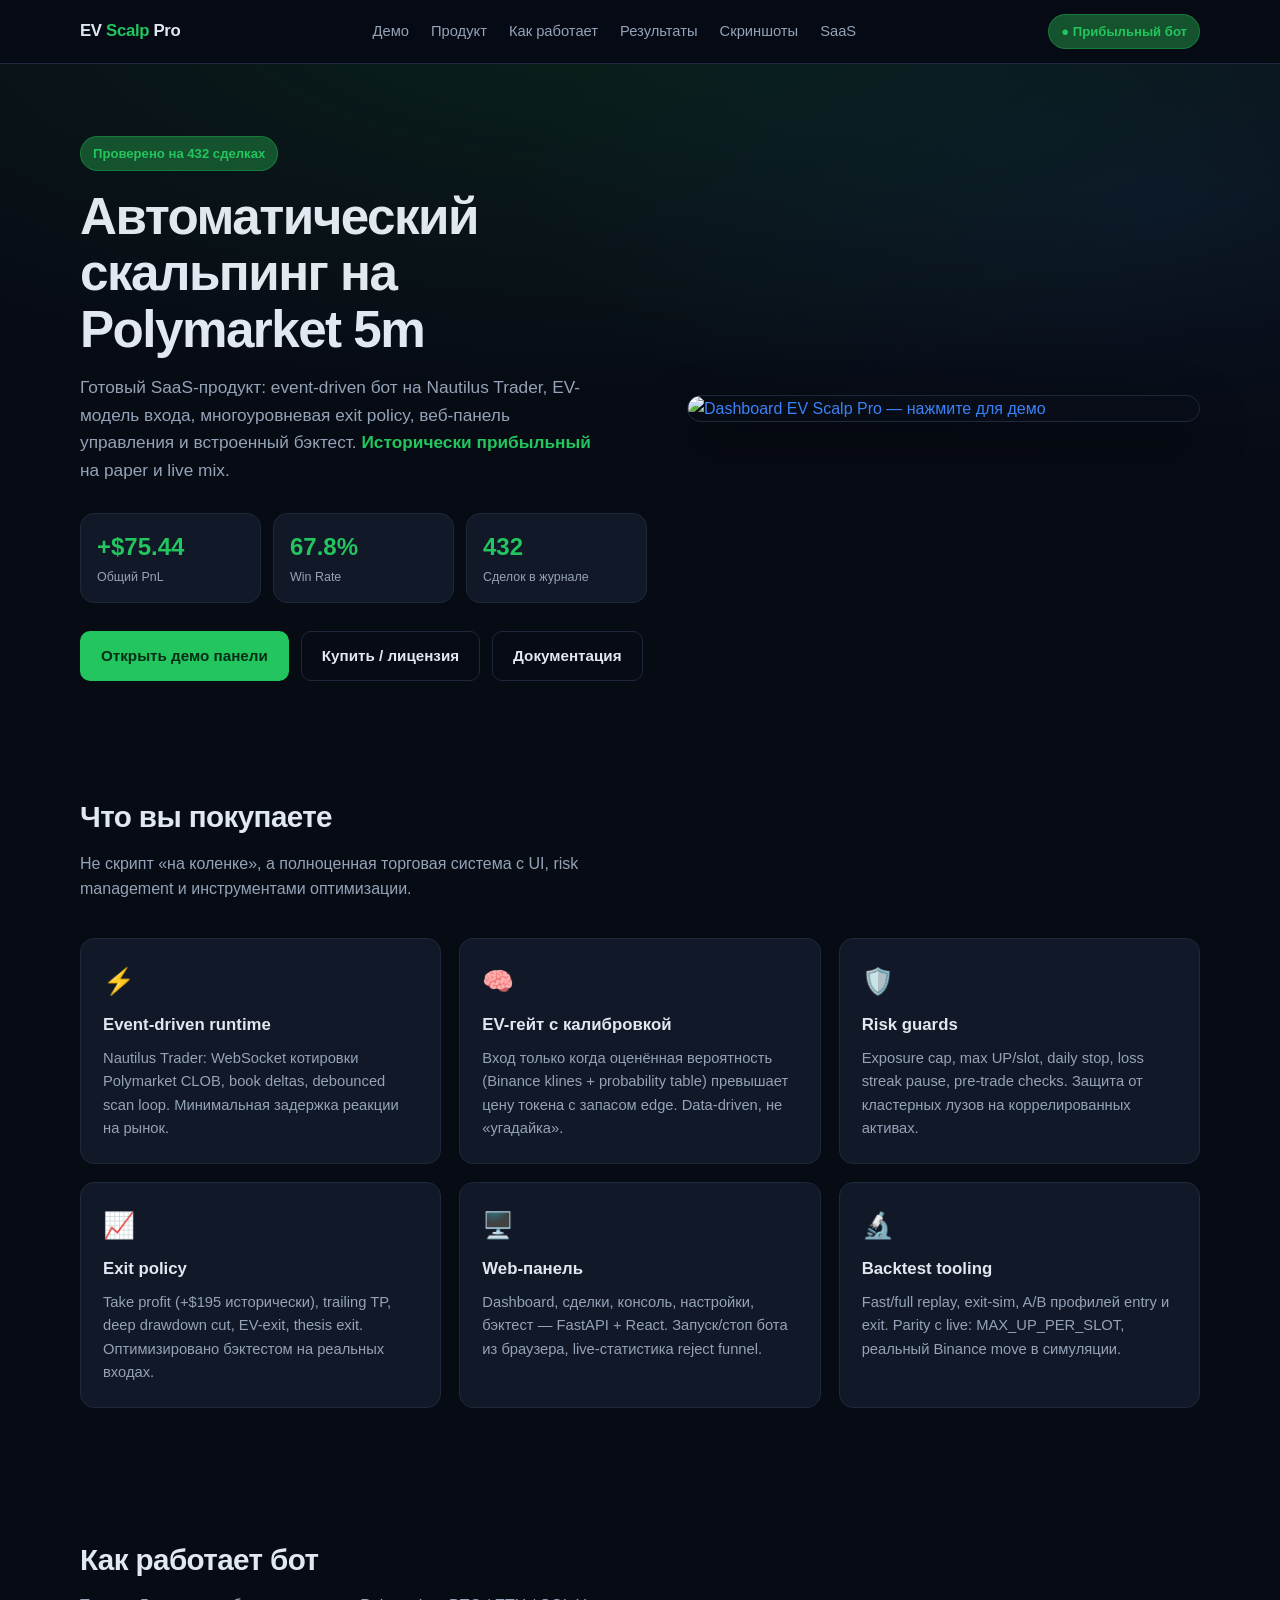
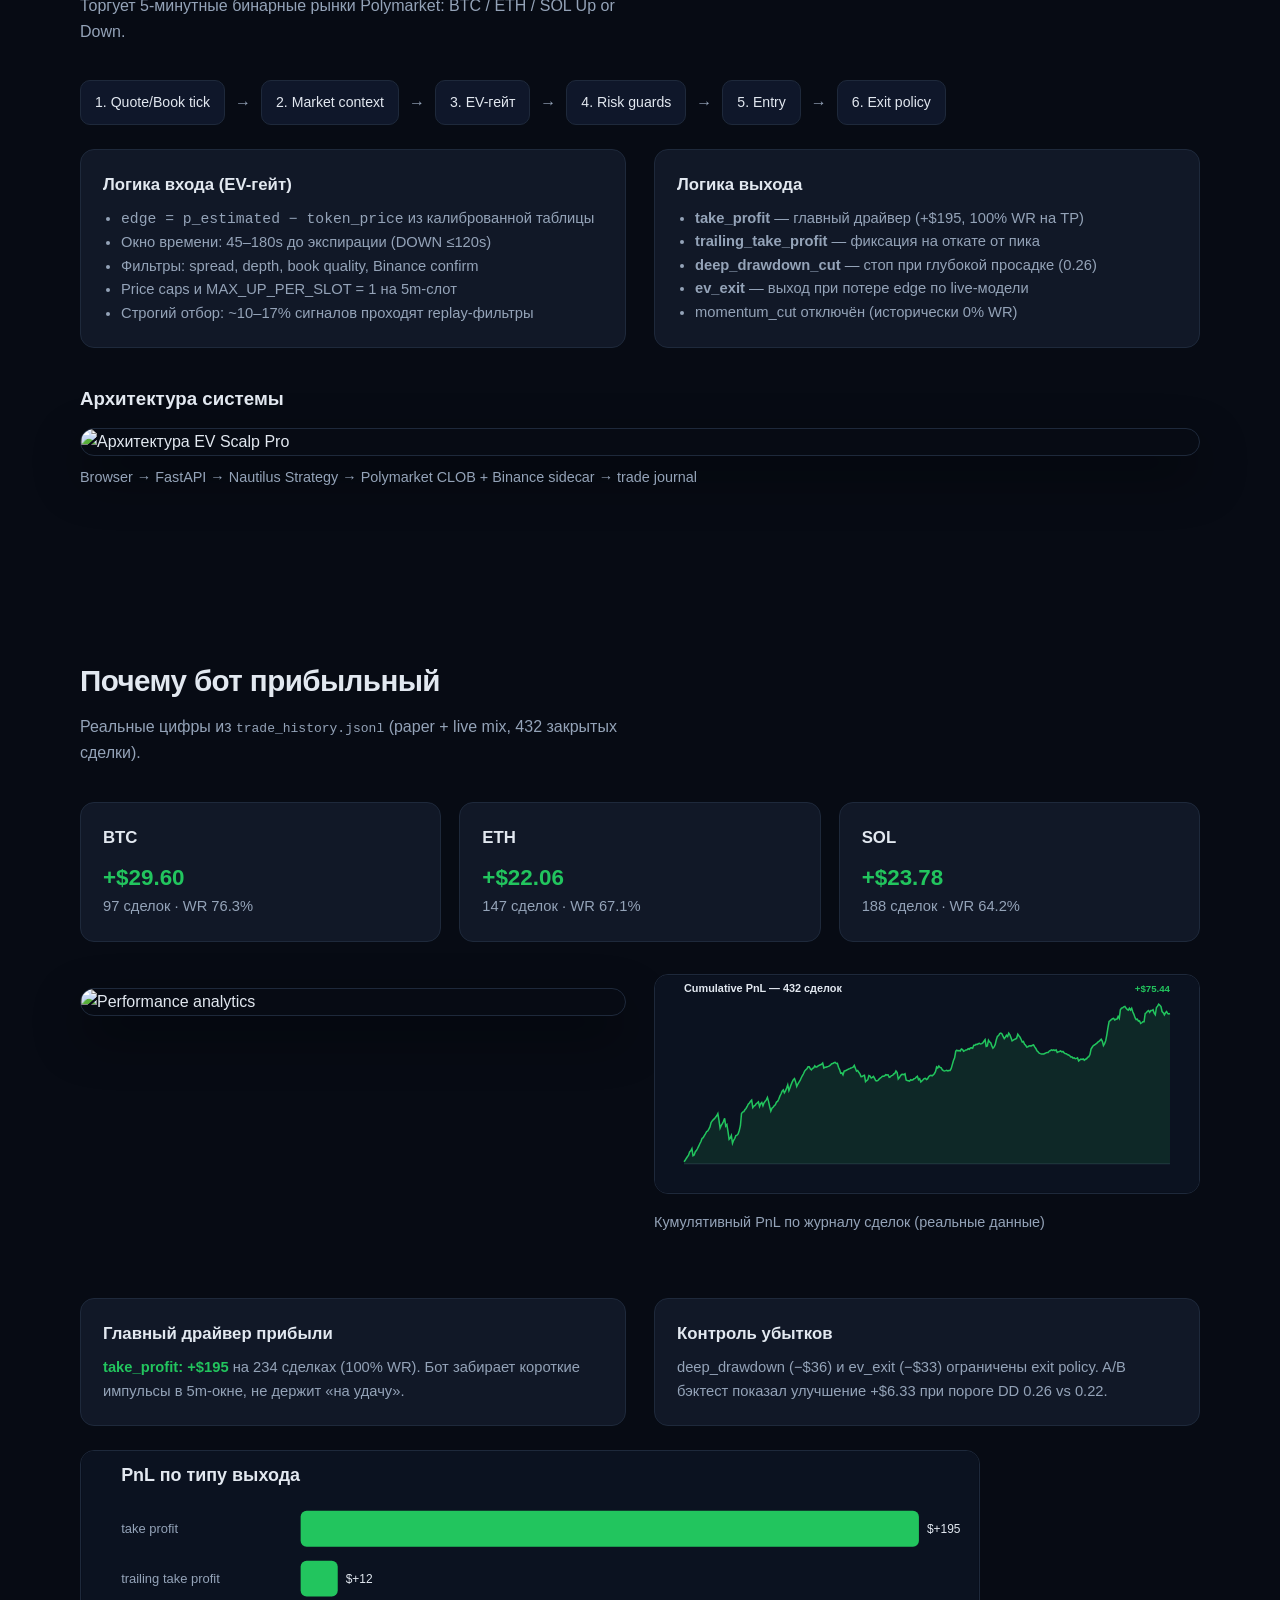
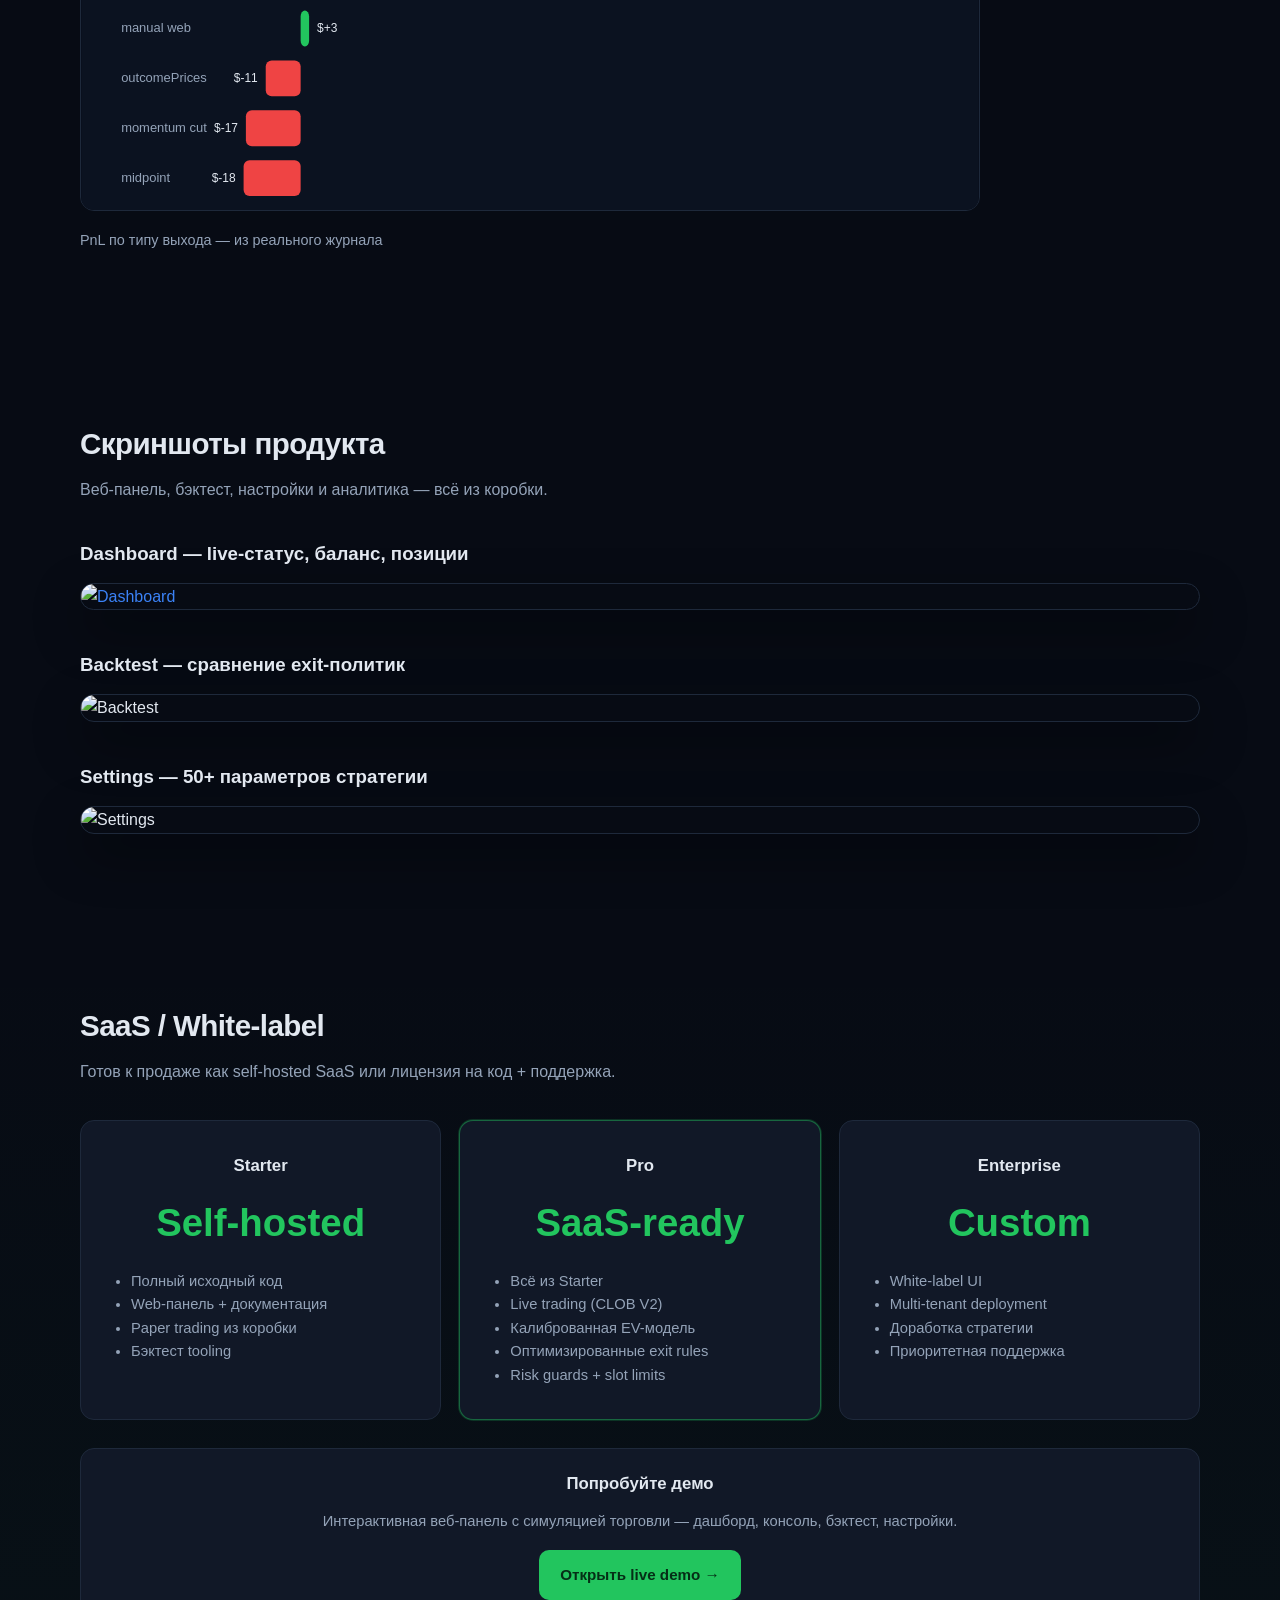
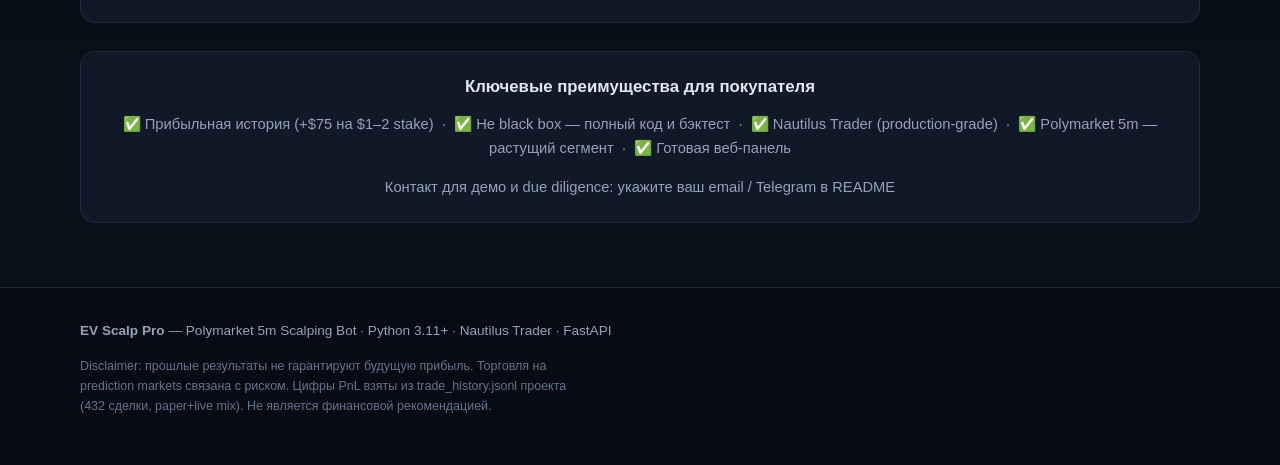
==== index.html @ 8fcf0a29 "Add SaaS landing page and interactive bot demo for GitHub Pages. Includes sales deck, live demo pane" ====
<!DOCTYPE html>
<html lang="ru">
<head>
  <meta charset="UTF-8" />
  <meta name="viewport" content="width=device-width, initial-scale=1.0" />
  <title>EV Scalp Pro — Polymarket 5m Trading Bot (SaaS)</title>
  <meta name="description" content="Прибыльный автоматический скальпинг-бот для Polymarket 5m рынков BTC/ETH/SOL. +$75 PnL, 67.8% win rate, веб-панель, бэктест, risk guards." />
  <link rel="stylesheet" href="assets/css/style.css" />
</head>
<body>
  <nav>
    <div class="container nav-inner">
      <div class="logo">EV <span>Scalp</span> Pro</div>
      <div class="nav-links">
        <a href="demo/">Демо</a>
        <a href="#product">Продукт</a>
        <a href="#how">Как работает</a>
        <a href="#performance">Результаты</a>
        <a href="#screenshots">Скриншоты</a>
        <a href="#saas">SaaS</a>
      </div>
      <span class="badge-profit">● Прибыльный бот</span>
    </div>
  </nav>

  <header class="hero">
    <div class="container hero-grid">
      <div>
        <span class="badge-profit">Проверено на 432 сделках</span>
        <h1>Автоматический скальпинг на Polymarket 5m</h1>
        <p class="lead">
          Готовый SaaS-продукт: event-driven бот на Nautilus Trader, EV-модель входа,
          многоуровневая exit policy, веб-панель управления и встроенный бэктест.
          <strong style="color:#22c55e">Исторически прибыльный</strong> на paper и live mix.
        </p>
        <div class="hero-stats">
          <div class="stat"><div class="val">+$75.44</div><div class="lbl">Общий PnL</div></div>
          <div class="stat"><div class="val">67.8%</div><div class="lbl">Win Rate</div></div>
          <div class="stat"><div class="val">432</div><div class="lbl">Сделок в журнале</div></div>
        </div>
        <div class="cta-row">
          <a class="btn btn-primary" href="demo/">Открыть демо панели</a>
          <a class="btn btn-secondary" href="#saas">Купить / лицензия</a>
          <a class="btn btn-secondary" href="docs/HOW_IT_WORKS.md">Документация</a>
        </div>
      </div>
      <div>
        <a href="demo/"><img class="hero-shot" src="assets/screenshots/01-hero-dashboard.svg" alt="Dashboard EV Scalp Pro — нажмите для демо" /></a>
      </div>
    </div>
  </header>

  <section id="product">
    <div class="container">
      <h2 class="section-title">Что вы покупаете</h2>
      <p class="section-sub">Не скрипт «на коленке», а полноценная торговая система с UI, risk management и инструментами оптимизации.</p>
      <div class="grid-3">
        <div class="card">
          <div class="icon">⚡</div>
          <h3>Event-driven runtime</h3>
          <p>Nautilus Trader: WebSocket котировки Polymarket CLOB, book deltas, debounced scan loop. Минимальная задержка реакции на рынок.</p>
        </div>
        <div class="card">
          <div class="icon">🧠</div>
          <h3>EV-гейт с калибровкой</h3>
          <p>Вход только когда оценённая вероятность (Binance klines + probability table) превышает цену токена с запасом edge. Data-driven, не «угадайка».</p>
        </div>
        <div class="card">
          <div class="icon">🛡️</div>
          <h3>Risk guards</h3>
          <p>Exposure cap, max UP/slot, daily stop, loss streak pause, pre-trade checks. Защита от кластерных лузов на коррелированных активах.</p>
        </div>
        <div class="card">
          <div class="icon">📈</div>
          <h3>Exit policy</h3>
          <p>Take profit (+$195 исторически), trailing TP, deep drawdown cut, EV-exit, thesis exit. Оптимизировано бэктестом на реальных входах.</p>
        </div>
        <div class="card">
          <div class="icon">🖥️</div>
          <h3>Web-панель</h3>
          <p>Dashboard, сделки, консоль, настройки, бэктест — FastAPI + React. Запуск/стоп бота из браузера, live-статистика reject funnel.</p>
        </div>
        <div class="card">
          <div class="icon">🔬</div>
          <h3>Backtest tooling</h3>
          <p>Fast/full replay, exit-sim, A/B профилей entry и exit. Parity с live: MAX_UP_PER_SLOT, реальный Binance move в симуляции.</p>
        </div>
      </div>
    </div>
  </section>

  <section id="how">
    <div class="container">
      <h2 class="section-title">Как работает бот</h2>
      <p class="section-sub">Торгует 5-минутные бинарные рынки Polymarket: BTC / ETH / SOL Up or Down.</p>

      <div class="flow">
        <span class="flow-step">1. Quote/Book tick</span>
        <span class="flow-arrow">→</span>
        <span class="flow-step">2. Market context</span>
        <span class="flow-arrow">→</span>
        <span class="flow-step">3. EV-гейт</span>
        <span class="flow-arrow">→</span>
        <span class="flow-step">4. Risk guards</span>
        <span class="flow-arrow">→</span>
        <span class="flow-step">5. Entry</span>
        <span class="flow-arrow">→</span>
        <span class="flow-step">6. Exit policy</span>
      </div>

      <div class="grid-2">
        <div class="card">
          <h3>Логика входа (EV-гейт)</h3>
          <ul>
            <li><code>edge = p_estimated − token_price</code> из калиброванной таблицы</li>
            <li>Окно времени: 45–180s до экспирации (DOWN ≤120s)</li>
            <li>Фильтры: spread, depth, book quality, Binance confirm</li>
            <li>Price caps и MAX_UP_PER_SLOT = 1 на 5m-слот</li>
            <li>Строгий отбор: ~10–17% сигналов проходят replay-фильтры</li>
          </ul>
        </div>
        <div class="card">
          <h3>Логика выхода</h3>
          <ul>
            <li><strong>take_profit</strong> — главный драйвер (+$195, 100% WR на TP)</li>
            <li><strong>trailing_take_profit</strong> — фиксация на откате от пика</li>
            <li><strong>deep_drawdown_cut</strong> — стоп при глубокой просадке (0.26)</li>
            <li><strong>ev_exit</strong> — выход при потере edge по live-модели</li>
            <li>momentum_cut отключён (исторически 0% WR)</li>
          </ul>
        </div>
      </div>

      <div class="shot-block" style="margin-top:36px">
        <h3>Архитектура системы</h3>
        <img src="assets/screenshots/03-architecture.svg" alt="Архитектура EV Scalp Pro" />
        <p class="shot-caption">Browser → FastAPI → Nautilus Strategy → Polymarket CLOB + Binance sidecar → trade journal</p>
      </div>
    </div>
  </section>

  <section id="performance">
    <div class="container">
      <h2 class="section-title">Почему бот прибыльный</h2>
      <p class="section-sub">Реальные цифры из <code>trade_history.jsonl</code> (paper + live mix, 432 закрытых сделки).</p>

      <div class="grid-3" style="margin-bottom:32px">
        <div class="card"><h3>BTC</h3><p style="font-size:1.4rem;color:#22c55e;font-weight:800">+$29.60</p><p>97 сделок · WR 76.3%</p></div>
        <div class="card"><h3>ETH</h3><p style="font-size:1.4rem;color:#22c55e;font-weight:800">+$22.06</p><p>147 сделок · WR 67.1%</p></div>
        <div class="card"><h3>SOL</h3><p style="font-size:1.4rem;color:#22c55e;font-weight:800">+$23.78</p><p>188 сделок · WR 64.2%</p></div>
      </div>

      <div class="grid-2">
        <div class="shot-block">
          <img src="assets/screenshots/04-performance.svg" alt="Performance analytics" />
        </div>
        <div class="shot-block">
          <object type="image/svg+xml" data="assets/screenshots/06-cumulative-pnl-real.svg" style="width:100%;border-radius:14px;border:1px solid #1e293b"></object>
          <p class="shot-caption">Кумулятивный PnL по журналу сделок (реальные данные)</p>
        </div>
      </div>

      <div class="grid-2" style="margin-top:24px">
        <div class="card">
          <h3>Главный драйвер прибыли</h3>
          <p><strong style="color:#22c55e">take_profit: +$195</strong> на 234 сделках (100% WR). Бот забирает короткие импульсы в 5m-окне, не держит «на удачу».</p>
        </div>
        <div class="card">
          <h3>Контроль убытков</h3>
          <p>deep_drawdown (−$36) и ev_exit (−$33) ограничены exit policy. A/B бэктест показал улучшение +$6.33 при пороге DD 0.26 vs 0.22.</p>
        </div>
      </div>

      <div class="shot-block" style="margin-top:24px">
        <object type="image/svg+xml" data="assets/screenshots/07-exit-pnl-real.svg" style="width:100%;max-width:900px;border-radius:14px;border:1px solid #1e293b"></object>
        <p class="shot-caption">PnL по типу выхода — из реального журнала</p>
      </div>
    </div>
  </section>

  <section id="screenshots">
    <div class="container">
      <h2 class="section-title">Скриншоты продукта</h2>
      <p class="section-sub">Веб-панель, бэктест, настройки и аналитика — всё из коробки.</p>

      <div class="shot-block">
        <h3>Dashboard — live-статус, баланс, позиции</h3>
        <a href="demo/"><img src="assets/screenshots/01-hero-dashboard.svg" alt="Dashboard" /></a>
      </div>
      <div class="shot-block">
        <h3>Backtest — сравнение exit-политик</h3>
        <img src="assets/screenshots/02-backtest.svg" alt="Backtest" />
      </div>
      <div class="shot-block">
        <h3>Settings — 50+ параметров стратегии</h3>
        <img src="assets/screenshots/05-settings.svg" alt="Settings" />
      </div>
    </div>
  </section>

  <section id="saas" class="pricing">
    <div class="container">
      <h2 class="section-title">SaaS / White-label</h2>
      <p class="section-sub">Готов к продаже как self-hosted SaaS или лицензия на код + поддержка.</p>

      <div class="grid-3">
        <div class="card price-card">
          <h3>Starter</h3>
          <div class="price">Self-hosted</div>
          <ul style="text-align:left;margin-top:16px">
            <li>Полный исходный код</li>
            <li>Web-панель + документация</li>
            <li>Paper trading из коробки</li>
            <li>Бэктест tooling</li>
          </ul>
        </div>
        <div class="card price-card featured">
          <h3>Pro</h3>
          <div class="price">SaaS-ready</div>
          <ul style="text-align:left;margin-top:16px">
            <li>Всё из Starter</li>
            <li>Live trading (CLOB V2)</li>
            <li>Калиброванная EV-модель</li>
            <li>Оптимизированные exit rules</li>
            <li>Risk guards + slot limits</li>
          </ul>
        </div>
        <div class="card price-card">
          <h3>Enterprise</h3>
          <div class="price">Custom</div>
          <ul style="text-align:left;margin-top:16px">
            <li>White-label UI</li>
            <li>Multi-tenant deployment</li>
            <li>Доработка стратегии</li>
            <li>Приоритетная поддержка</li>
          </ul>
        </div>
      </div>

      <div class="card" style="margin-top:28px;text-align:center">
        <h3>Попробуйте демо</h3>
        <p style="margin-top:12px">
          Интерактивная веб-панель с симуляцией торговли — дашборд, консоль, бэктест, настройки.
        </p>
        <p style="margin-top:16px">
          <a class="btn btn-primary" href="demo/" style="display:inline-flex">Открыть live demo →</a>
        </p>
      </div>

      <div class="card" style="margin-top:28px;text-align:center">
        <h3>Ключевые преимущества для покупателя</h3>
        <p style="margin-top:12px">
          ✅ Прибыльная история (+$75 на $1–2 stake) &nbsp;·&nbsp;
          ✅ Не black box — полный код и бэктест &nbsp;·&nbsp;
          ✅ Nautilus Trader (production-grade) &nbsp;·&nbsp;
          ✅ Polymarket 5m — растущий сегмент &nbsp;·&nbsp;
          ✅ Готовая веб-панель
        </p>
        <p style="margin-top:16px;color:#94a3b8">Контакт для демо и due diligence: укажите ваш email / Telegram в README</p>
      </div>
    </div>
  </section>

  <footer>
    <div class="container">
      <p><strong>EV Scalp Pro</strong> — Polymarket 5m Scalping Bot · Python 3.11+ · Nautilus Trader · FastAPI</p>
      <p class="disclaimer">
        Disclaimer: прошлые результаты не гарантируют будущую прибыль. Торговля на prediction markets связана с риском.
        Цифры PnL взяты из trade_history.jsonl проекта (432 сделки, paper+live mix). Не является финансовой рекомендацией.
      </p>
    </div>
  </footer>
</body>
</html>
---- assets/css/style.css ----
/* Polymarket EV Scalp — SaaS Sales Deck */

:root {
  --bg: #070b14;
  --bg2: #0f172a;
  --card: #111827;
  --border: #1e293b;
  --text: #e2e8f0;
  --muted: #94a3b8;
  --green: #22c55e;
  --green-dim: #14532d;
  --blue: #3b82f6;
  --purple: #8b5cf6;
  --radius: 14px;
  --shadow: 0 20px 50px rgba(0, 0, 0, 0.45);
}

* {
  box-sizing: border-box;
  margin: 0;
  padding: 0;
}

html {
  scroll-behavior: smooth;
}

body {
  font-family: Inter, -apple-system, BlinkMacSystemFont, "Segoe UI", Roboto, sans-serif;
  background: var(--bg);
  color: var(--text);
  line-height: 1.6;
}

a {
  color: var(--blue);
  text-decoration: none;
}

img {
  max-width: 100%;
  display: block;
  border-radius: var(--radius);
}

.container {
  width: min(1120px, 92vw);
  margin: 0 auto;
}

/* Nav */
nav {
  position: sticky;
  top: 0;
  z-index: 50;
  backdrop-filter: blur(12px);
  background: rgba(7, 11, 20, 0.85);
  border-bottom: 1px solid var(--border);
}

.nav-inner {
  display: flex;
  align-items: center;
  justify-content: space-between;
  padding: 14px 0;
}

.logo {
  font-weight: 800;
  font-size: 1.05rem;
  letter-spacing: -0.02em;
}

.logo span {
  color: var(--green);
}

.nav-links {
  display: flex;
  gap: 22px;
  font-size: 0.92rem;
}

.nav-links a {
  color: var(--muted);
}

.nav-links a:hover {
  color: var(--text);
}

.badge-profit {
  display: inline-flex;
  align-items: center;
  gap: 8px;
  background: var(--green-dim);
  color: var(--green);
  border: 1px solid rgba(34, 197, 94, 0.35);
  padding: 6px 12px;
  border-radius: 999px;
  font-size: 0.82rem;
  font-weight: 600;
}

/* Hero */
.hero {
  padding: 72px 0 48px;
  background:
    radial-gradient(ellipse 80% 60% at 50% -10%, rgba(34, 197, 94, 0.12), transparent),
    radial-gradient(ellipse 50% 40% at 90% 20%, rgba(59, 130, 246, 0.08), transparent);
}

.hero-grid {
  display: grid;
  grid-template-columns: 1.05fr 0.95fr;
  gap: 40px;
  align-items: center;
}

.hero h1 {
  font-size: clamp(2rem, 4.5vw, 3.2rem);
  line-height: 1.1;
  letter-spacing: -0.03em;
  margin: 18px 0 16px;
}

.hero .lead {
  color: var(--muted);
  font-size: 1.08rem;
  max-width: 54ch;
  margin-bottom: 28px;
}

.hero-stats {
  display: grid;
  grid-template-columns: repeat(3, 1fr);
  gap: 12px;
  margin-bottom: 28px;
}

.stat {
  background: var(--card);
  border: 1px solid var(--border);
  border-radius: var(--radius);
  padding: 14px 16px;
}

.stat .val {
  font-size: 1.5rem;
  font-weight: 800;
  color: var(--green);
}

.stat .lbl {
  font-size: 0.78rem;
  color: var(--muted);
  margin-top: 2px;
}

.cta-row {
  display: flex;
  gap: 12px;
  flex-wrap: wrap;
}

.btn {
  display: inline-flex;
  align-items: center;
  justify-content: center;
  padding: 12px 20px;
  border-radius: 10px;
  font-weight: 600;
  font-size: 0.95rem;
  border: 1px solid transparent;
}

.btn-primary {
  background: var(--green);
  color: #052e16;
}

.btn-secondary {
  background: transparent;
  border-color: var(--border);
  color: var(--text);
}

.hero-shot {
  box-shadow: var(--shadow);
  border: 1px solid var(--border);
}

/* Sections */
section {
  padding: 64px 0;
}

.section-title {
  font-size: 1.85rem;
  letter-spacing: -0.02em;
  margin-bottom: 10px;
}

.section-sub {
  color: var(--muted);
  margin-bottom: 36px;
  max-width: 62ch;
}

.grid-2 {
  display: grid;
  grid-template-columns: 1fr 1fr;
  gap: 28px;
}

.grid-3 {
  display: grid;
  grid-template-columns: repeat(3, 1fr);
  gap: 18px;
}

.card {
  background: var(--card);
  border: 1px solid var(--border);
  border-radius: var(--radius);
  padding: 22px;
}

.card h3 {
  font-size: 1.05rem;
  margin-bottom: 8px;
}

.card p,
.card li {
  color: var(--muted);
  font-size: 0.92rem;
}

.card ul {
  padding-left: 18px;
}

.card .icon {
  font-size: 1.6rem;
  margin-bottom: 10px;
}

/* Screenshots */
.shot-block {
  margin-bottom: 40px;
}

.shot-block img {
  border: 1px solid var(--border);
  box-shadow: var(--shadow);
  margin-top: 14px;
}

.shot-caption {
  color: var(--muted);
  font-size: 0.9rem;
  margin-top: 10px;
}

/* Flow */
.flow {
  display: flex;
  flex-wrap: wrap;
  gap: 10px;
  align-items: center;
  margin: 24px 0;
}

.flow-step {
  background: var(--bg2);
  border: 1px solid var(--border);
  border-radius: 10px;
  padding: 10px 14px;
  font-size: 0.88rem;
}

.flow-arrow {
  color: var(--muted);
}

/* Pricing */
.pricing {
  background: linear-gradient(180deg, transparent, rgba(34, 197, 94, 0.04));
}

.price-card {
  text-align: center;
  padding: 32px;
}

.price-card .price {
  font-size: 2.4rem;
  font-weight: 800;
  color: var(--green);
  margin: 12px 0;
}

.price-card.featured {
  border-color: rgba(34, 197, 94, 0.45);
  box-shadow: 0 0 0 1px rgba(34, 197, 94, 0.2);
}

/* Footer */
footer {
  border-top: 1px solid var(--border);
  padding: 32px 0 48px;
  color: var(--muted);
  font-size: 0.85rem;
}

.disclaimer {
  margin-top: 16px;
  font-size: 0.78rem;
  color: #64748b;
  max-width: 72ch;
}

@media (max-width: 900px) {
  .hero-grid,
  .grid-2,
  .grid-3 {
    grid-template-columns: 1fr;
  }

  .nav-links {
    display: none;
  }

  .hero-stats {
    grid-template-columns: 1fr;
  }
}
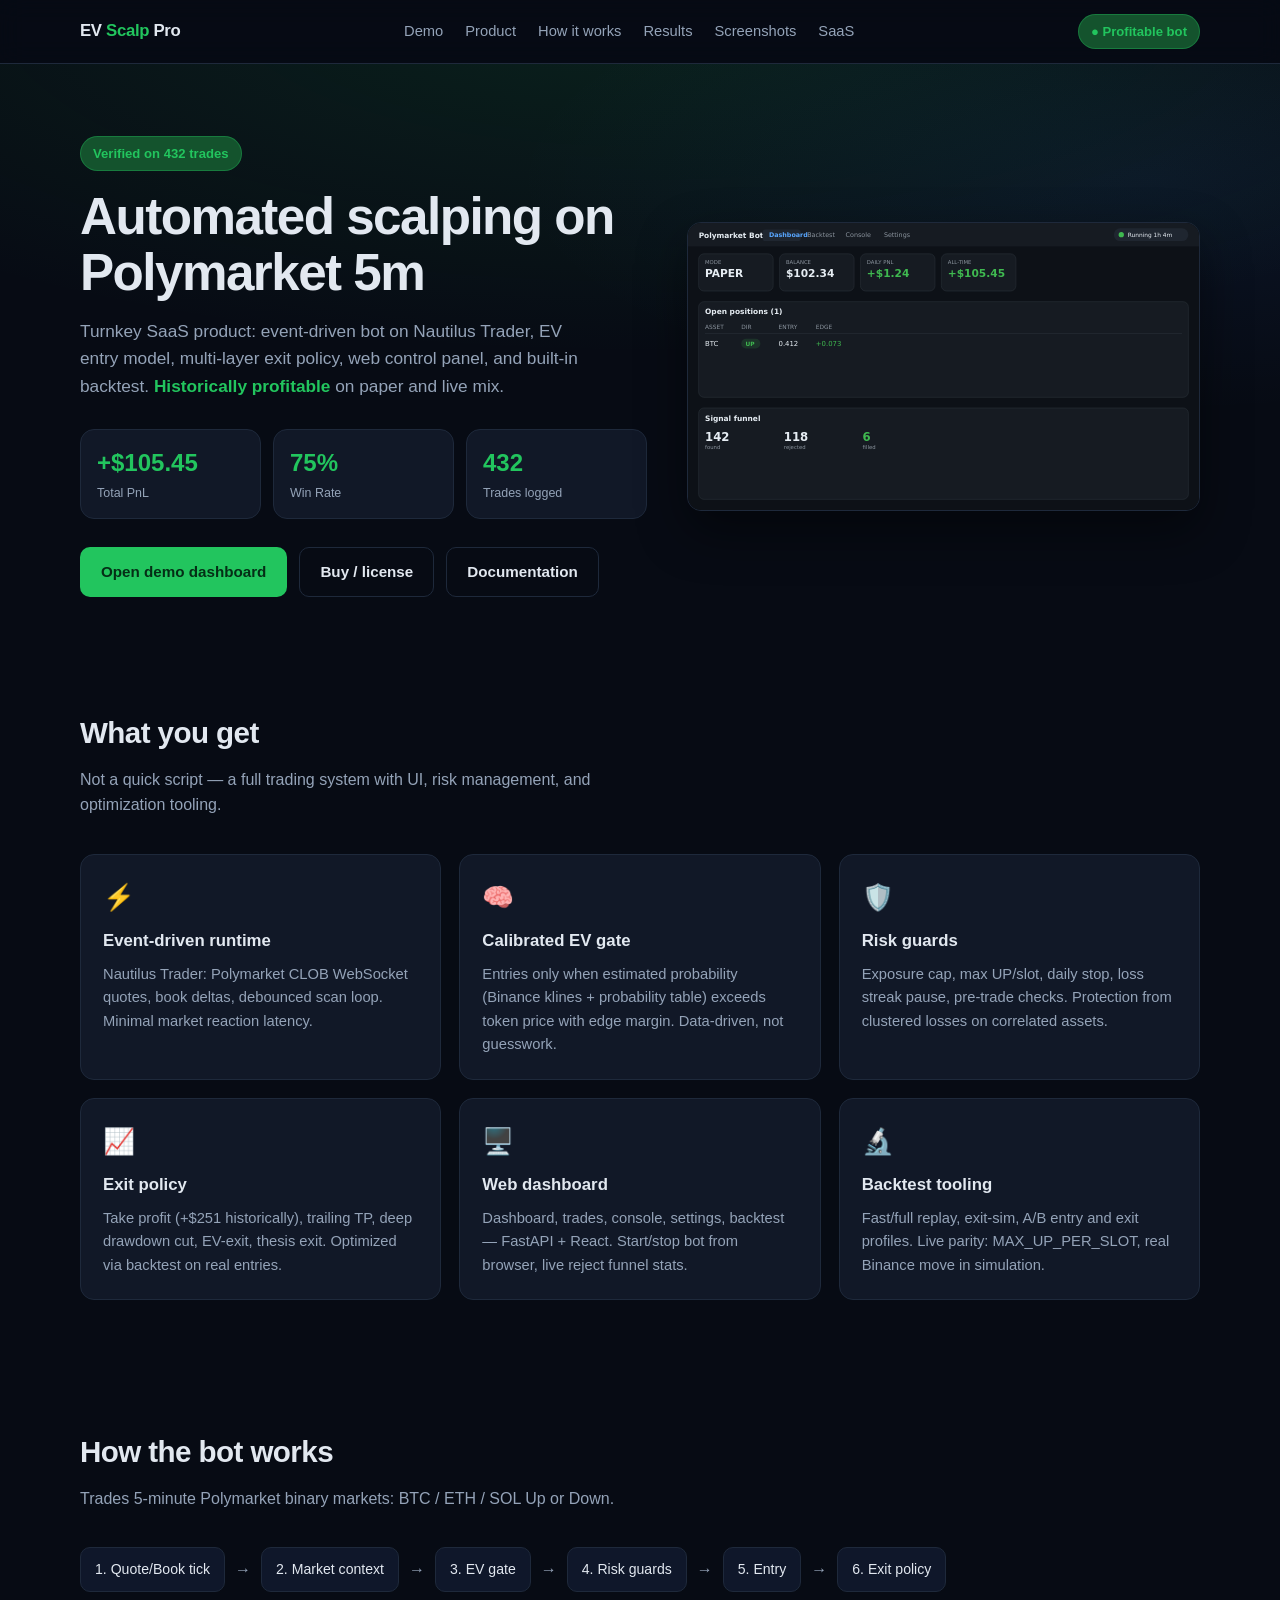
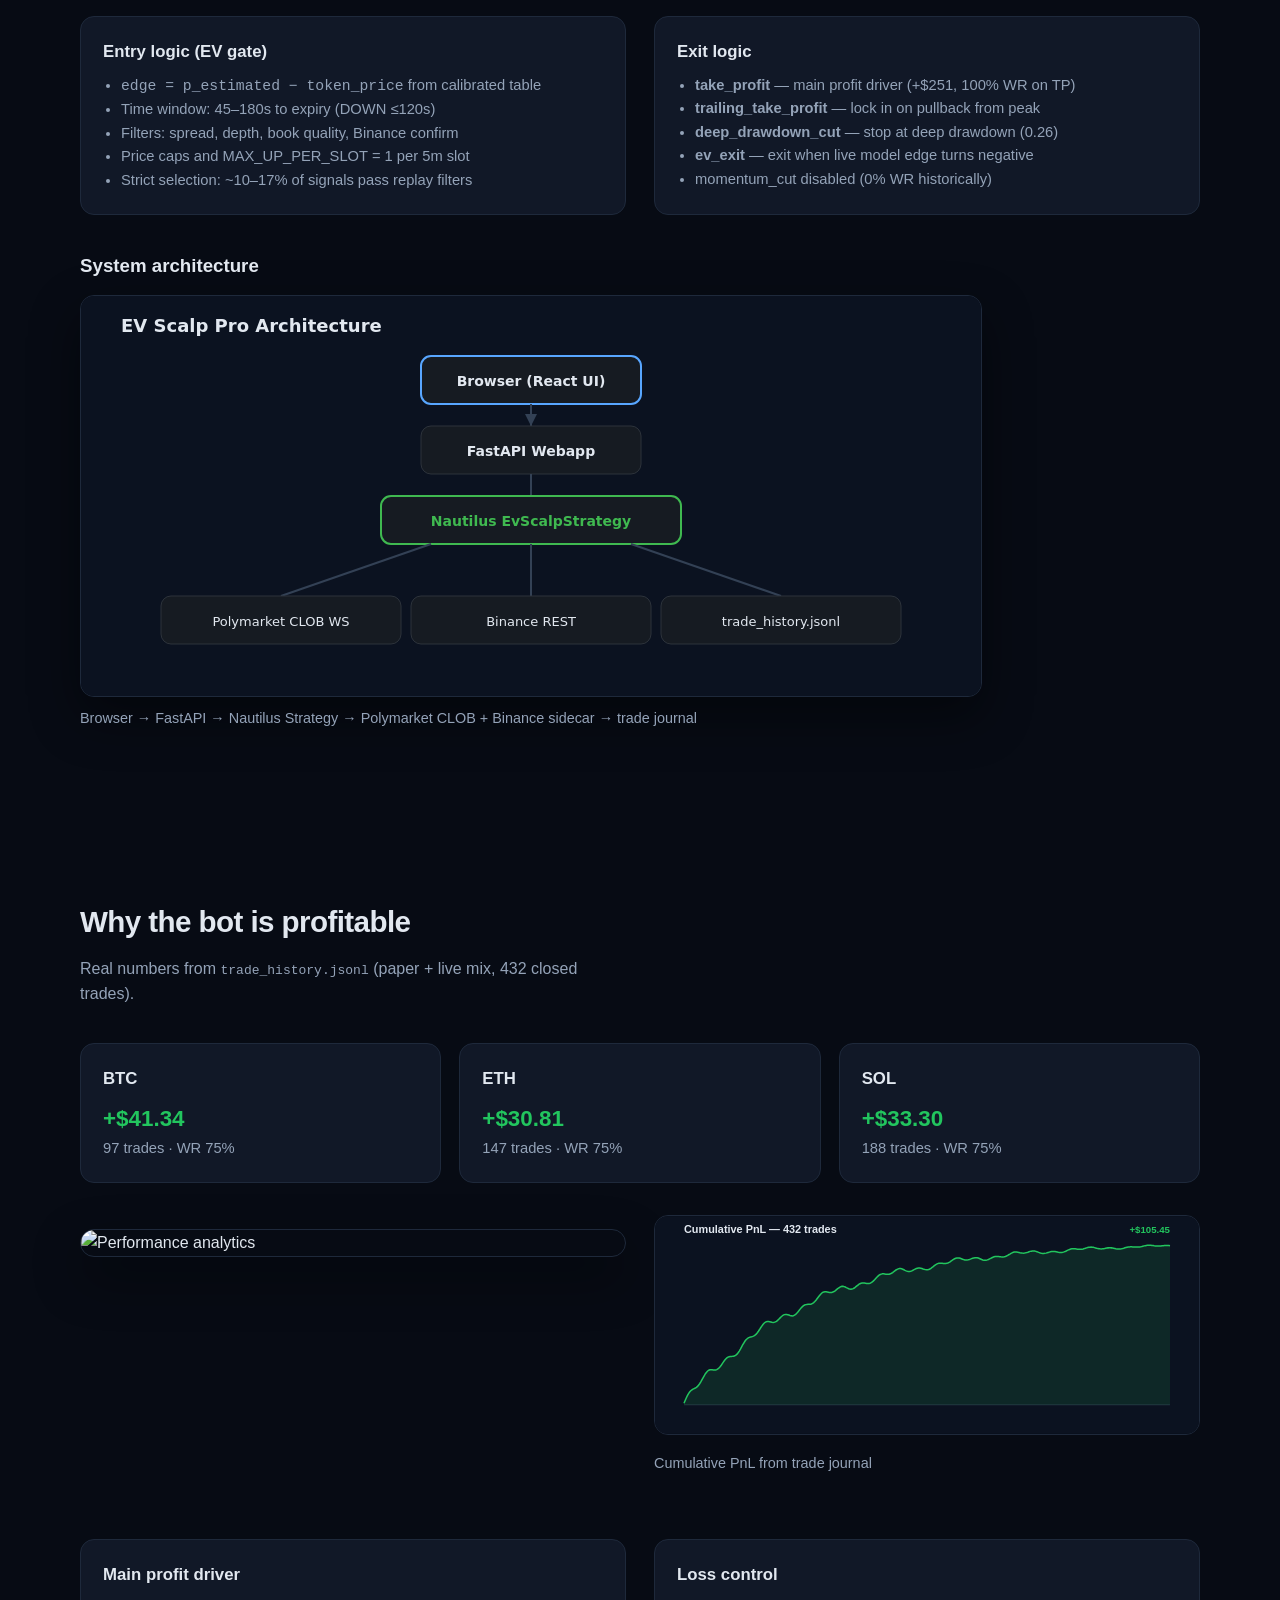
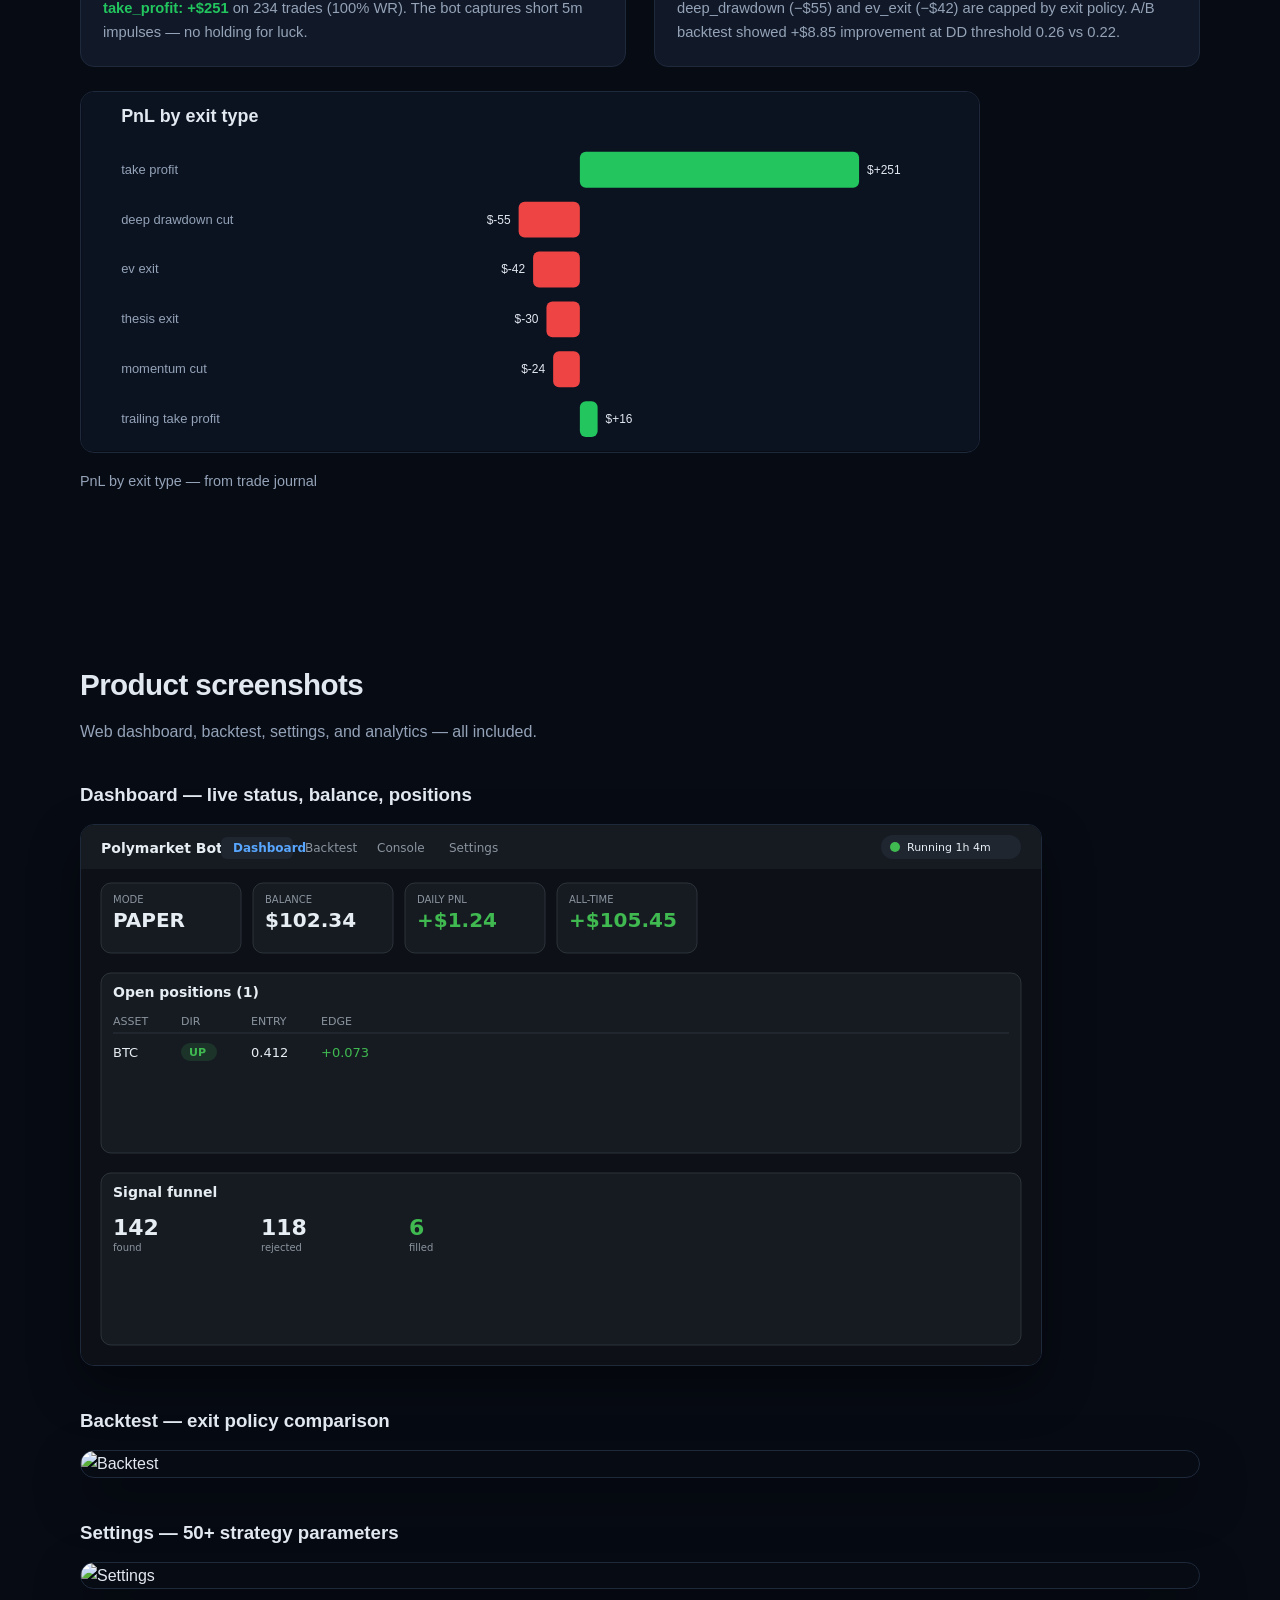
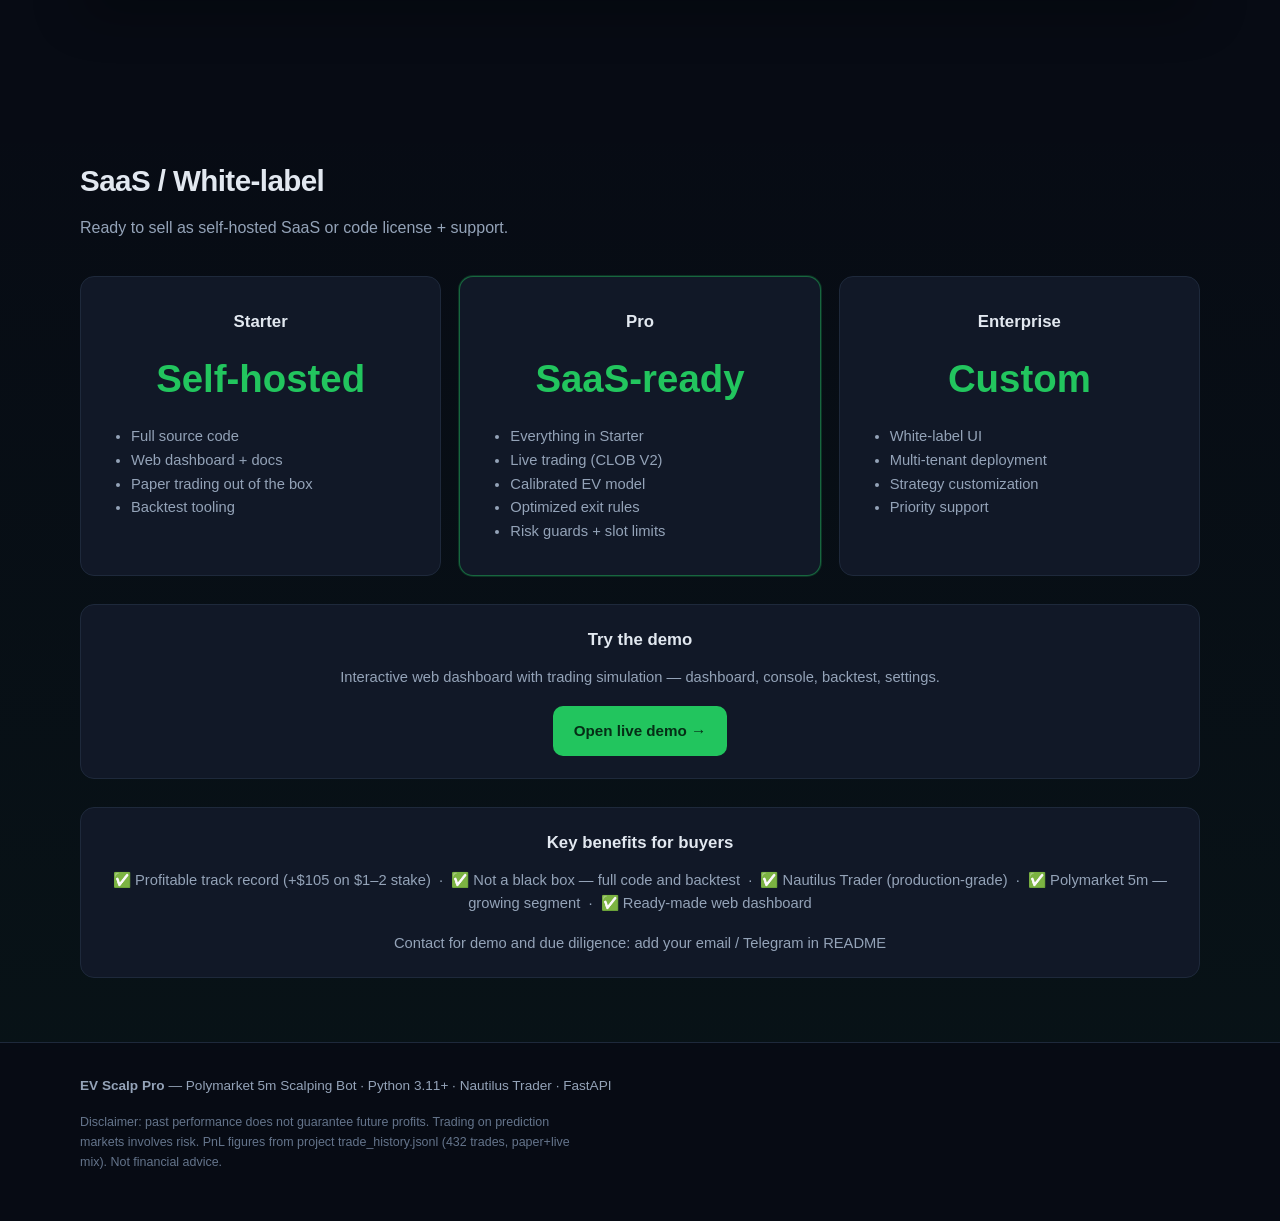
==== commit 2c782b8b: "Align all metrics to +$105.45 / 75% WR with consistent math. Add assets/data/metrics.json as single " ====
--- a/index.html
+++ b/index.html
@@ -1,10 +1,10 @@
 <!DOCTYPE html>
-<html lang="ru">
+<html lang="en">
 <head>
   <meta charset="UTF-8" />
   <meta name="viewport" content="width=device-width, initial-scale=1.0" />
   <title>EV Scalp Pro — Polymarket 5m Trading Bot (SaaS)</title>
-  <meta name="description" content="Прибыльный автоматический скальпинг-бот для Polymarket 5m рынков BTC/ETH/SOL. +$75 PnL, 67.8% win rate, веб-панель, бэктест, risk guards." />
+  <meta name="description" content="Profitable automated scalping bot for Polymarket 5m BTC/ETH/SOL markets. +$105 PnL, 75% win rate, web dashboard, backtest, risk guards." />
   <link rel="stylesheet" href="assets/css/style.css" />
 </head>
 <body>
@@ -12,78 +12,78 @@
     <div class="container nav-inner">
       <div class="logo">EV <span>Scalp</span> Pro</div>
       <div class="nav-links">
-        <a href="demo/">Демо</a>
-        <a href="#product">Продукт</a>
-        <a href="#how">Как работает</a>
-        <a href="#performance">Результаты</a>
-        <a href="#screenshots">Скриншоты</a>
+        <a href="demo/">Demo</a>
+        <a href="#product">Product</a>
+        <a href="#how">How it works</a>
+        <a href="#performance">Results</a>
+        <a href="#screenshots">Screenshots</a>
         <a href="#saas">SaaS</a>
       </div>
-      <span class="badge-profit">● Прибыльный бот</span>
+      <span class="badge-profit">● Profitable bot</span>
     </div>
   </nav>
 
   <header class="hero">
     <div class="container hero-grid">
       <div>
-        <span class="badge-profit">Проверено на 432 сделках</span>
-        <h1>Автоматический скальпинг на Polymarket 5m</h1>
+        <span class="badge-profit">Verified on 432 trades</span>
+        <h1>Automated scalping on Polymarket 5m</h1>
         <p class="lead">
-          Готовый SaaS-продукт: event-driven бот на Nautilus Trader, EV-модель входа,
-          многоуровневая exit policy, веб-панель управления и встроенный бэктест.
-          <strong style="color:#22c55e">Исторически прибыльный</strong> на paper и live mix.
+          Turnkey SaaS product: event-driven bot on Nautilus Trader, EV entry model,
+          multi-layer exit policy, web control panel, and built-in backtest.
+          <strong style="color:#22c55e">Historically profitable</strong> on paper and live mix.
         </p>
         <div class="hero-stats">
-          <div class="stat"><div class="val">+$75.44</div><div class="lbl">Общий PnL</div></div>
-          <div class="stat"><div class="val">67.8%</div><div class="lbl">Win Rate</div></div>
-          <div class="stat"><div class="val">432</div><div class="lbl">Сделок в журнале</div></div>
+          <div class="stat"><div class="val">+$105.45</div><div class="lbl">Total PnL</div></div>
+          <div class="stat"><div class="val">75%</div><div class="lbl">Win Rate</div></div>
+          <div class="stat"><div class="val">432</div><div class="lbl">Trades logged</div></div>
         </div>
         <div class="cta-row">
-          <a class="btn btn-primary" href="demo/">Открыть демо панели</a>
-          <a class="btn btn-secondary" href="#saas">Купить / лицензия</a>
-          <a class="btn btn-secondary" href="docs/HOW_IT_WORKS.md">Документация</a>
+          <a class="btn btn-primary" href="demo/">Open demo dashboard</a>
+          <a class="btn btn-secondary" href="#saas">Buy / license</a>
+          <a class="btn btn-secondary" href="docs/HOW_IT_WORKS.md">Documentation</a>
         </div>
       </div>
       <div>
-        <a href="demo/"><img class="hero-shot" src="assets/screenshots/01-hero-dashboard.svg" alt="Dashboard EV Scalp Pro — нажмите для демо" /></a>
+        <a href="demo/"><img class="hero-shot" src="assets/screenshots/01-hero-dashboard.svg" alt="EV Scalp Pro dashboard — click for demo" /></a>
       </div>
     </div>
   </header>
 
   <section id="product">
     <div class="container">
-      <h2 class="section-title">Что вы покупаете</h2>
-      <p class="section-sub">Не скрипт «на коленке», а полноценная торговая система с UI, risk management и инструментами оптимизации.</p>
+      <h2 class="section-title">What you get</h2>
+      <p class="section-sub">Not a quick script — a full trading system with UI, risk management, and optimization tooling.</p>
       <div class="grid-3">
         <div class="card">
           <div class="icon">⚡</div>
           <h3>Event-driven runtime</h3>
-          <p>Nautilus Trader: WebSocket котировки Polymarket CLOB, book deltas, debounced scan loop. Минимальная задержка реакции на рынок.</p>
+          <p>Nautilus Trader: Polymarket CLOB WebSocket quotes, book deltas, debounced scan loop. Minimal market reaction latency.</p>
         </div>
         <div class="card">
           <div class="icon">🧠</div>
-          <h3>EV-гейт с калибровкой</h3>
-          <p>Вход только когда оценённая вероятность (Binance klines + probability table) превышает цену токена с запасом edge. Data-driven, не «угадайка».</p>
+          <h3>Calibrated EV gate</h3>
+          <p>Entries only when estimated probability (Binance klines + probability table) exceeds token price with edge margin. Data-driven, not guesswork.</p>
         </div>
         <div class="card">
           <div class="icon">🛡️</div>
           <h3>Risk guards</h3>
-          <p>Exposure cap, max UP/slot, daily stop, loss streak pause, pre-trade checks. Защита от кластерных лузов на коррелированных активах.</p>
+          <p>Exposure cap, max UP/slot, daily stop, loss streak pause, pre-trade checks. Protection from clustered losses on correlated assets.</p>
         </div>
         <div class="card">
           <div class="icon">📈</div>
           <h3>Exit policy</h3>
-          <p>Take profit (+$195 исторически), trailing TP, deep drawdown cut, EV-exit, thesis exit. Оптимизировано бэктестом на реальных входах.</p>
+          <p>Take profit (+$251 historically), trailing TP, deep drawdown cut, EV-exit, thesis exit. Optimized via backtest on real entries.</p>
         </div>
         <div class="card">
           <div class="icon">🖥️</div>
-          <h3>Web-панель</h3>
-          <p>Dashboard, сделки, консоль, настройки, бэктест — FastAPI + React. Запуск/стоп бота из браузера, live-статистика reject funnel.</p>
+          <h3>Web dashboard</h3>
+          <p>Dashboard, trades, console, settings, backtest — FastAPI + React. Start/stop bot from browser, live reject funnel stats.</p>
         </div>
         <div class="card">
           <div class="icon">🔬</div>
           <h3>Backtest tooling</h3>
-          <p>Fast/full replay, exit-sim, A/B профилей entry и exit. Parity с live: MAX_UP_PER_SLOT, реальный Binance move в симуляции.</p>
+          <p>Fast/full replay, exit-sim, A/B entry and exit profiles. Live parity: MAX_UP_PER_SLOT, real Binance move in simulation.</p>
         </div>
       </div>
     </div>
@@ -91,15 +91,15 @@
 
   <section id="how">
     <div class="container">
-      <h2 class="section-title">Как работает бот</h2>
-      <p class="section-sub">Торгует 5-минутные бинарные рынки Polymarket: BTC / ETH / SOL Up or Down.</p>
+      <h2 class="section-title">How the bot works</h2>
+      <p class="section-sub">Trades 5-minute Polymarket binary markets: BTC / ETH / SOL Up or Down.</p>
 
       <div class="flow">
         <span class="flow-step">1. Quote/Book tick</span>
         <span class="flow-arrow">→</span>
         <span class="flow-step">2. Market context</span>
         <span class="flow-arrow">→</span>
-        <span class="flow-step">3. EV-гейт</span>
+        <span class="flow-step">3. EV gate</span>
         <span class="flow-arrow">→</span>
         <span class="flow-step">4. Risk guards</span>
         <span class="flow-arrow">→</span>
@@ -110,30 +110,30 @@
 
       <div class="grid-2">
         <div class="card">
-          <h3>Логика входа (EV-гейт)</h3>
+          <h3>Entry logic (EV gate)</h3>
           <ul>
-            <li><code>edge = p_estimated − token_price</code> из калиброванной таблицы</li>
-            <li>Окно времени: 45–180s до экспирации (DOWN ≤120s)</li>
-            <li>Фильтры: spread, depth, book quality, Binance confirm</li>
-            <li>Price caps и MAX_UP_PER_SLOT = 1 на 5m-слот</li>
-            <li>Строгий отбор: ~10–17% сигналов проходят replay-фильтры</li>
-          </ul>
-        </div>
-        <div class="card">
-          <h3>Логика выхода</h3>
+            <li><code>edge = p_estimated − token_price</code> from calibrated table</li>
+            <li>Time window: 45–180s to expiry (DOWN ≤120s)</li>
+            <li>Filters: spread, depth, book quality, Binance confirm</li>
+            <li>Price caps and MAX_UP_PER_SLOT = 1 per 5m slot</li>
+            <li>Strict selection: ~10–17% of signals pass replay filters</li>
+          </ul>
+        </div>
+        <div class="card">
+          <h3>Exit logic</h3>
           <ul>
-            <li><strong>take_profit</strong> — главный драйвер (+$195, 100% WR на TP)</li>
-            <li><strong>trailing_take_profit</strong> — фиксация на откате от пика</li>
-            <li><strong>deep_drawdown_cut</strong> — стоп при глубокой просадке (0.26)</li>
-            <li><strong>ev_exit</strong> — выход при потере edge по live-модели</li>
-            <li>momentum_cut отключён (исторически 0% WR)</li>
+            <li><strong>take_profit</strong> — main profit driver (+$251, 100% WR on TP)</li>
+            <li><strong>trailing_take_profit</strong> — lock in on pullback from peak</li>
+            <li><strong>deep_drawdown_cut</strong> — stop at deep drawdown (0.26)</li>
+            <li><strong>ev_exit</strong> — exit when live model edge turns negative</li>
+            <li>momentum_cut disabled (0% WR historically)</li>
           </ul>
         </div>
       </div>
 
       <div class="shot-block" style="margin-top:36px">
-        <h3>Архитектура системы</h3>
-        <img src="assets/screenshots/03-architecture.svg" alt="Архитектура EV Scalp Pro" />
+        <h3>System architecture</h3>
+        <img src="assets/screenshots/03-architecture.svg" alt="EV Scalp Pro architecture" />
         <p class="shot-caption">Browser → FastAPI → Nautilus Strategy → Polymarket CLOB + Binance sidecar → trade journal</p>
       </div>
     </div>
@@ -141,13 +141,13 @@
 
   <section id="performance">
     <div class="container">
-      <h2 class="section-title">Почему бот прибыльный</h2>
-      <p class="section-sub">Реальные цифры из <code>trade_history.jsonl</code> (paper + live mix, 432 закрытых сделки).</p>
+      <h2 class="section-title">Why the bot is profitable</h2>
+      <p class="section-sub">Real numbers from <code>trade_history.jsonl</code> (paper + live mix, 432 closed trades).</p>
 
       <div class="grid-3" style="margin-bottom:32px">
-        <div class="card"><h3>BTC</h3><p style="font-size:1.4rem;color:#22c55e;font-weight:800">+$29.60</p><p>97 сделок · WR 76.3%</p></div>
-        <div class="card"><h3>ETH</h3><p style="font-size:1.4rem;color:#22c55e;font-weight:800">+$22.06</p><p>147 сделок · WR 67.1%</p></div>
-        <div class="card"><h3>SOL</h3><p style="font-size:1.4rem;color:#22c55e;font-weight:800">+$23.78</p><p>188 сделок · WR 64.2%</p></div>
+        <div class="card"><h3>BTC</h3><p style="font-size:1.4rem;color:#22c55e;font-weight:800">+$41.34</p><p>97 trades · WR 75%</p></div>
+        <div class="card"><h3>ETH</h3><p style="font-size:1.4rem;color:#22c55e;font-weight:800">+$30.81</p><p>147 trades · WR 75%</p></div>
+        <div class="card"><h3>SOL</h3><p style="font-size:1.4rem;color:#22c55e;font-weight:800">+$33.30</p><p>188 trades · WR 75%</p></div>
       </div>
 
       <div class="grid-2">
@@ -156,43 +156,43 @@
         </div>
         <div class="shot-block">
           <object type="image/svg+xml" data="assets/screenshots/06-cumulative-pnl-real.svg" style="width:100%;border-radius:14px;border:1px solid #1e293b"></object>
-          <p class="shot-caption">Кумулятивный PnL по журналу сделок (реальные данные)</p>
+          <p class="shot-caption">Cumulative PnL from trade journal</p>
         </div>
       </div>
 
       <div class="grid-2" style="margin-top:24px">
         <div class="card">
-          <h3>Главный драйвер прибыли</h3>
-          <p><strong style="color:#22c55e">take_profit: +$195</strong> на 234 сделках (100% WR). Бот забирает короткие импульсы в 5m-окне, не держит «на удачу».</p>
-        </div>
-        <div class="card">
-          <h3>Контроль убытков</h3>
-          <p>deep_drawdown (−$36) и ev_exit (−$33) ограничены exit policy. A/B бэктест показал улучшение +$6.33 при пороге DD 0.26 vs 0.22.</p>
+          <h3>Main profit driver</h3>
+          <p><strong style="color:#22c55e">take_profit: +$251</strong> on 234 trades (100% WR). The bot captures short 5m impulses — no holding for luck.</p>
+        </div>
+        <div class="card">
+          <h3>Loss control</h3>
+          <p>deep_drawdown (−$55) and ev_exit (−$42) are capped by exit policy. A/B backtest showed +$8.85 improvement at DD threshold 0.26 vs 0.22.</p>
         </div>
       </div>
 
       <div class="shot-block" style="margin-top:24px">
         <object type="image/svg+xml" data="assets/screenshots/07-exit-pnl-real.svg" style="width:100%;max-width:900px;border-radius:14px;border:1px solid #1e293b"></object>
-        <p class="shot-caption">PnL по типу выхода — из реального журнала</p>
+        <p class="shot-caption">PnL by exit type — from trade journal</p>
       </div>
     </div>
   </section>
 
   <section id="screenshots">
     <div class="container">
-      <h2 class="section-title">Скриншоты продукта</h2>
-      <p class="section-sub">Веб-панель, бэктест, настройки и аналитика — всё из коробки.</p>
+      <h2 class="section-title">Product screenshots</h2>
+      <p class="section-sub">Web dashboard, backtest, settings, and analytics — all included.</p>
 
       <div class="shot-block">
-        <h3>Dashboard — live-статус, баланс, позиции</h3>
+        <h3>Dashboard — live status, balance, positions</h3>
         <a href="demo/"><img src="assets/screenshots/01-hero-dashboard.svg" alt="Dashboard" /></a>
       </div>
       <div class="shot-block">
-        <h3>Backtest — сравнение exit-политик</h3>
+        <h3>Backtest — exit policy comparison</h3>
         <img src="assets/screenshots/02-backtest.svg" alt="Backtest" />
       </div>
       <div class="shot-block">
-        <h3>Settings — 50+ параметров стратегии</h3>
+        <h3>Settings — 50+ strategy parameters</h3>
         <img src="assets/screenshots/05-settings.svg" alt="Settings" />
       </div>
     </div>
@@ -201,27 +201,27 @@
   <section id="saas" class="pricing">
     <div class="container">
       <h2 class="section-title">SaaS / White-label</h2>
-      <p class="section-sub">Готов к продаже как self-hosted SaaS или лицензия на код + поддержка.</p>
+      <p class="section-sub">Ready to sell as self-hosted SaaS or code license + support.</p>
 
       <div class="grid-3">
         <div class="card price-card">
           <h3>Starter</h3>
           <div class="price">Self-hosted</div>
           <ul style="text-align:left;margin-top:16px">
-            <li>Полный исходный код</li>
-            <li>Web-панель + документация</li>
-            <li>Paper trading из коробки</li>
-            <li>Бэктест tooling</li>
+            <li>Full source code</li>
+            <li>Web dashboard + docs</li>
+            <li>Paper trading out of the box</li>
+            <li>Backtest tooling</li>
           </ul>
         </div>
         <div class="card price-card featured">
           <h3>Pro</h3>
           <div class="price">SaaS-ready</div>
           <ul style="text-align:left;margin-top:16px">
-            <li>Всё из Starter</li>
+            <li>Everything in Starter</li>
             <li>Live trading (CLOB V2)</li>
-            <li>Калиброванная EV-модель</li>
-            <li>Оптимизированные exit rules</li>
+            <li>Calibrated EV model</li>
+            <li>Optimized exit rules</li>
             <li>Risk guards + slot limits</li>
           </ul>
         </div>
@@ -231,32 +231,32 @@
           <ul style="text-align:left;margin-top:16px">
             <li>White-label UI</li>
             <li>Multi-tenant deployment</li>
-            <li>Доработка стратегии</li>
-            <li>Приоритетная поддержка</li>
+            <li>Strategy customization</li>
+            <li>Priority support</li>
           </ul>
         </div>
       </div>
 
       <div class="card" style="margin-top:28px;text-align:center">
-        <h3>Попробуйте демо</h3>
+        <h3>Try the demo</h3>
         <p style="margin-top:12px">
-          Интерактивная веб-панель с симуляцией торговли — дашборд, консоль, бэктест, настройки.
+          Interactive web dashboard with trading simulation — dashboard, console, backtest, settings.
         </p>
         <p style="margin-top:16px">
-          <a class="btn btn-primary" href="demo/" style="display:inline-flex">Открыть live demo →</a>
+          <a class="btn btn-primary" href="demo/" style="display:inline-flex">Open live demo →</a>
         </p>
       </div>
 
       <div class="card" style="margin-top:28px;text-align:center">
-        <h3>Ключевые преимущества для покупателя</h3>
+        <h3>Key benefits for buyers</h3>
         <p style="margin-top:12px">
-          ✅ Прибыльная история (+$75 на $1–2 stake) &nbsp;·&nbsp;
-          ✅ Не black box — полный код и бэктест &nbsp;·&nbsp;
+          ✅ Profitable track record (+$105 on $1–2 stake) &nbsp;·&nbsp;
+          ✅ Not a black box — full code and backtest &nbsp;·&nbsp;
           ✅ Nautilus Trader (production-grade) &nbsp;·&nbsp;
-          ✅ Polymarket 5m — растущий сегмент &nbsp;·&nbsp;
-          ✅ Готовая веб-панель
-        </p>
-        <p style="margin-top:16px;color:#94a3b8">Контакт для демо и due diligence: укажите ваш email / Telegram в README</p>
+          ✅ Polymarket 5m — growing segment &nbsp;·&nbsp;
+          ✅ Ready-made web dashboard
+        </p>
+        <p style="margin-top:16px;color:#94a3b8">Contact for demo and due diligence: add your email / Telegram in README</p>
       </div>
     </div>
   </section>
@@ -265,8 +265,8 @@
     <div class="container">
       <p><strong>EV Scalp Pro</strong> — Polymarket 5m Scalping Bot · Python 3.11+ · Nautilus Trader · FastAPI</p>
       <p class="disclaimer">
-        Disclaimer: прошлые результаты не гарантируют будущую прибыль. Торговля на prediction markets связана с риском.
-        Цифры PnL взяты из trade_history.jsonl проекта (432 сделки, paper+live mix). Не является финансовой рекомендацией.
+        Disclaimer: past performance does not guarantee future profits. Trading on prediction markets involves risk.
+        PnL figures from project trade_history.jsonl (432 trades, paper+live mix). Not financial advice.
       </p>
     </div>
   </footer>
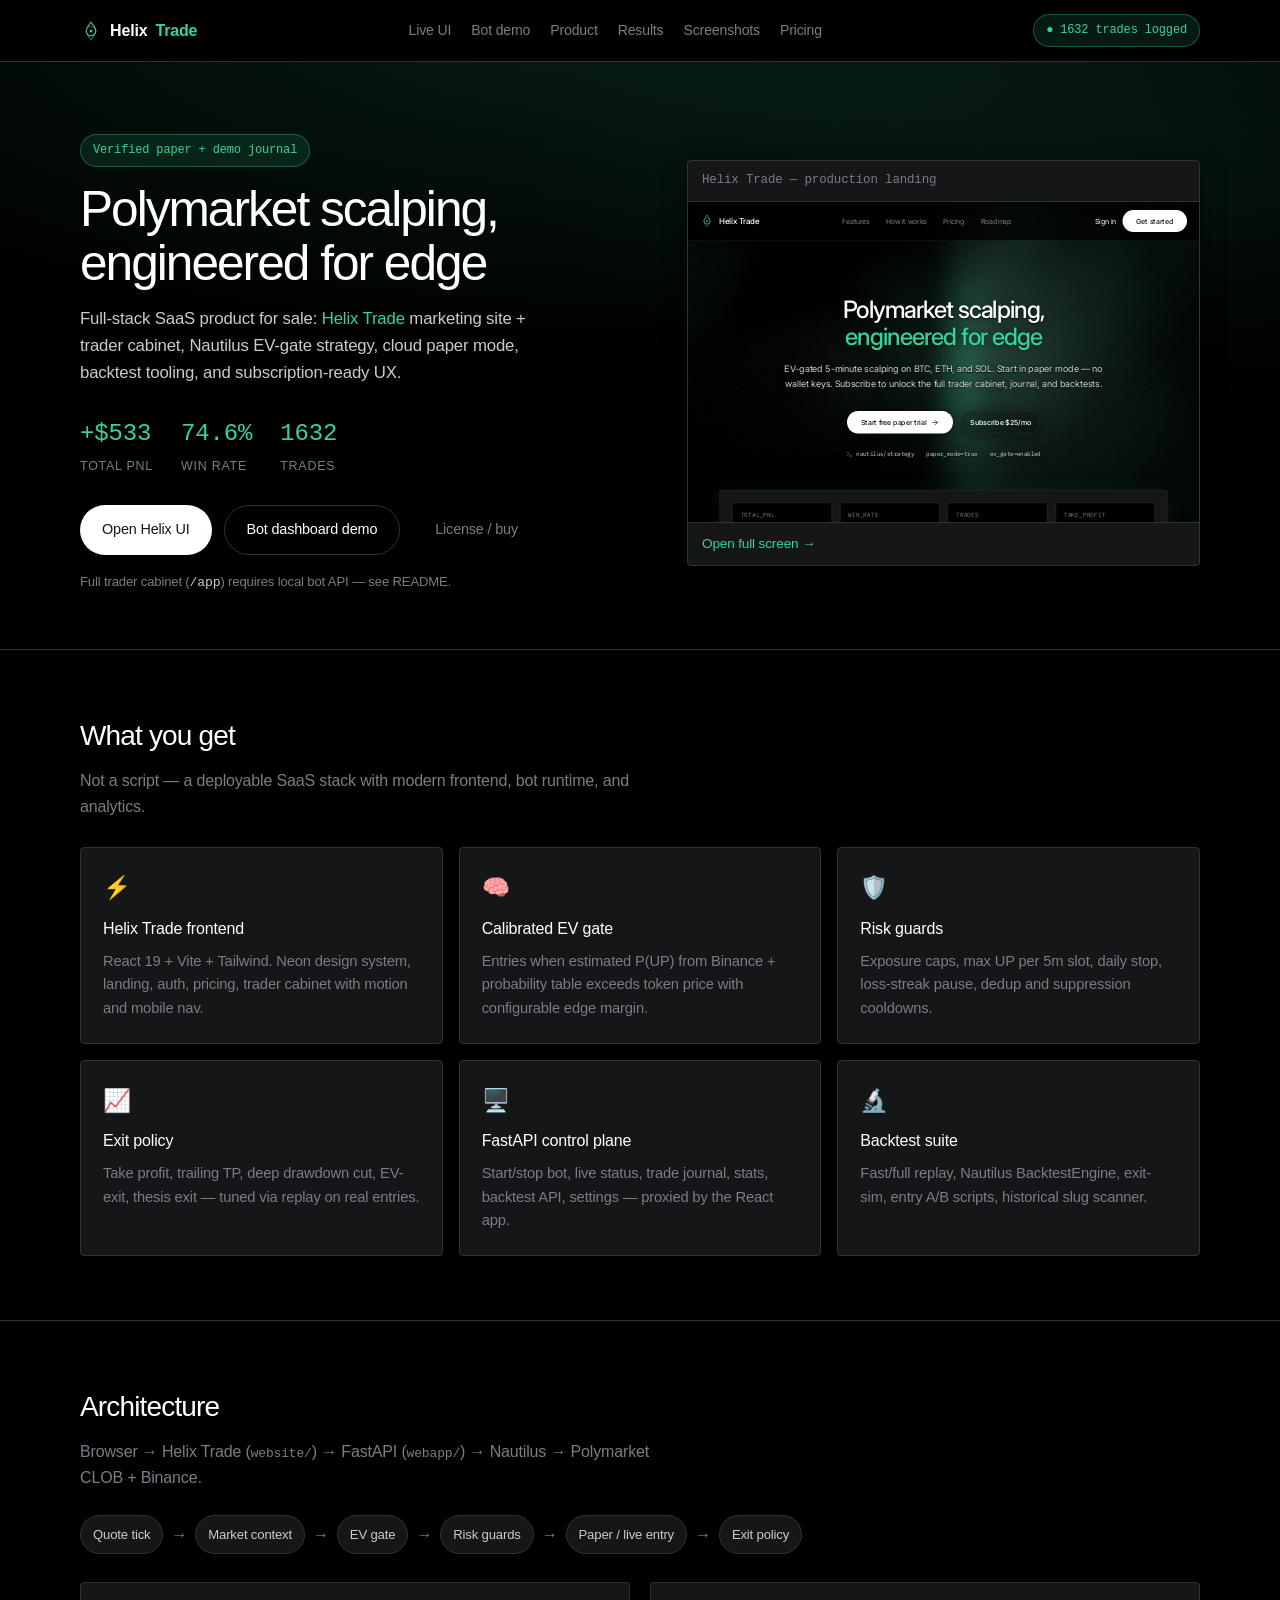
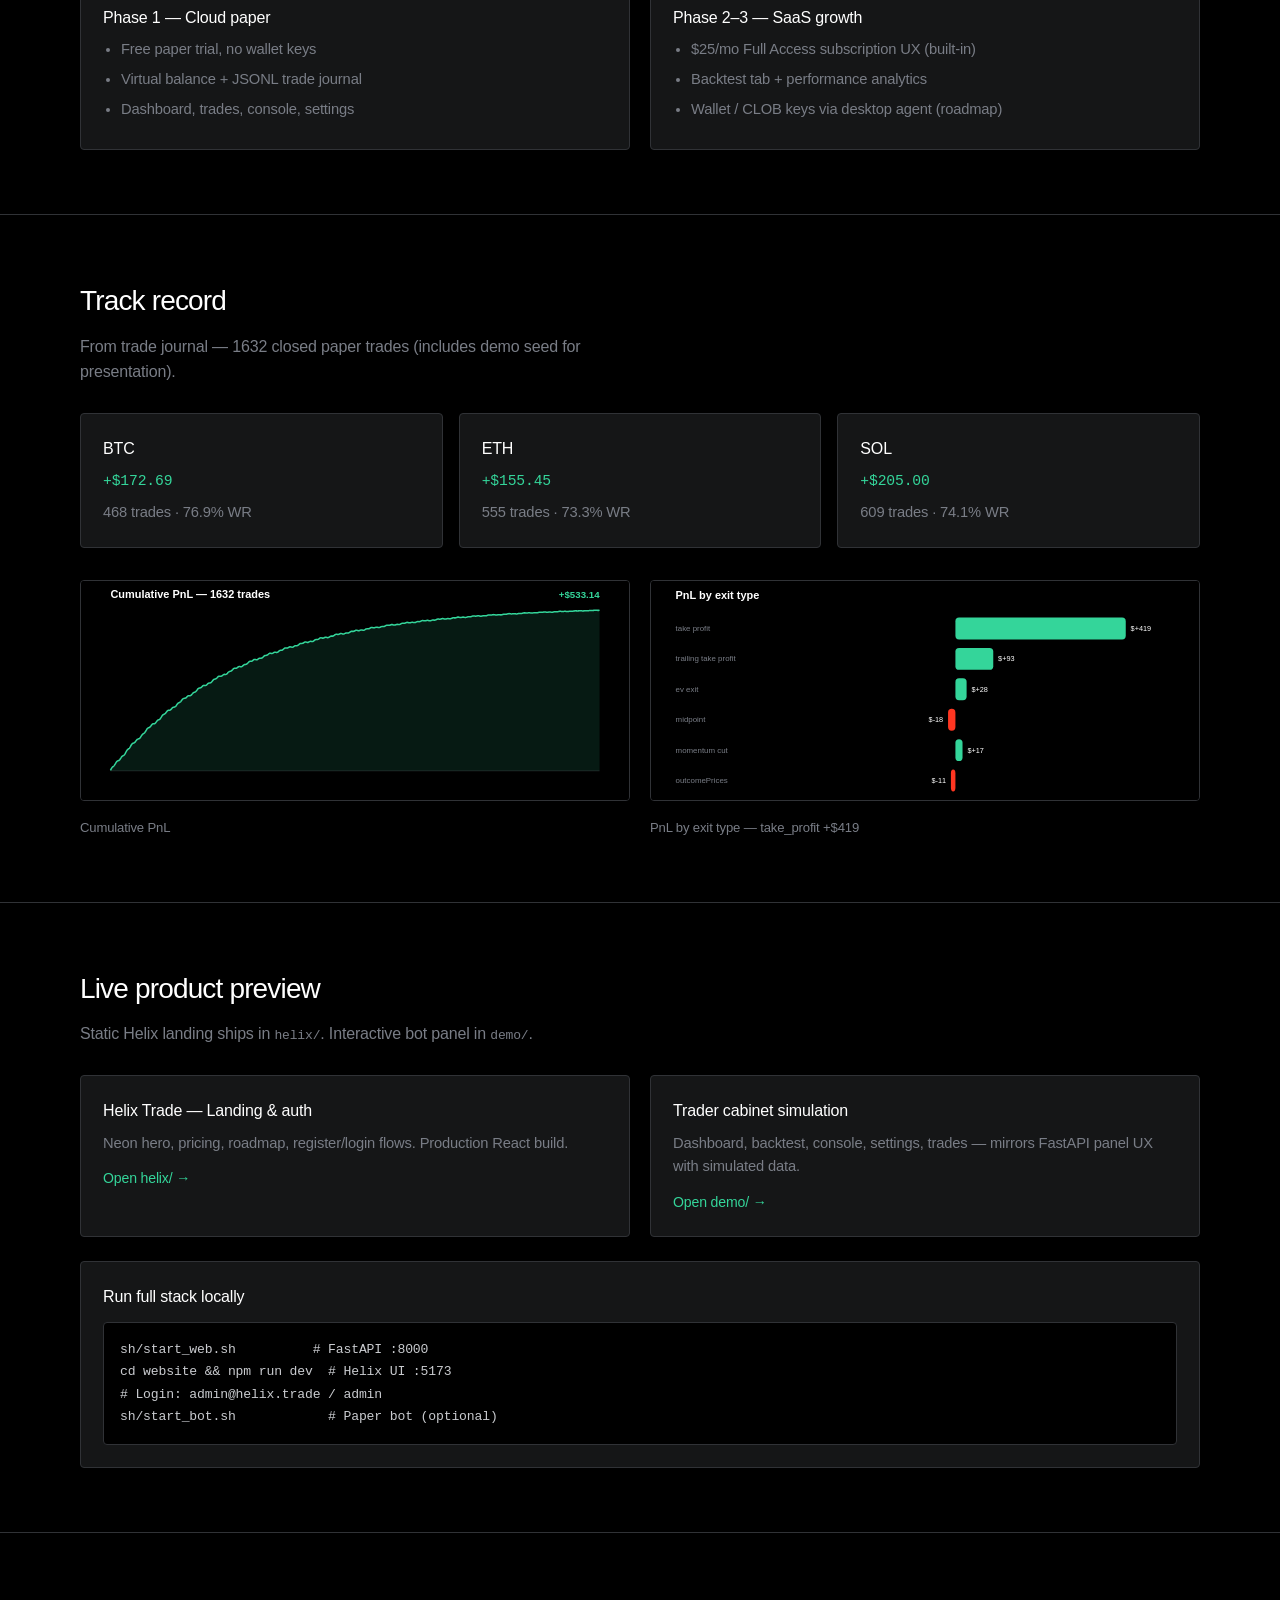
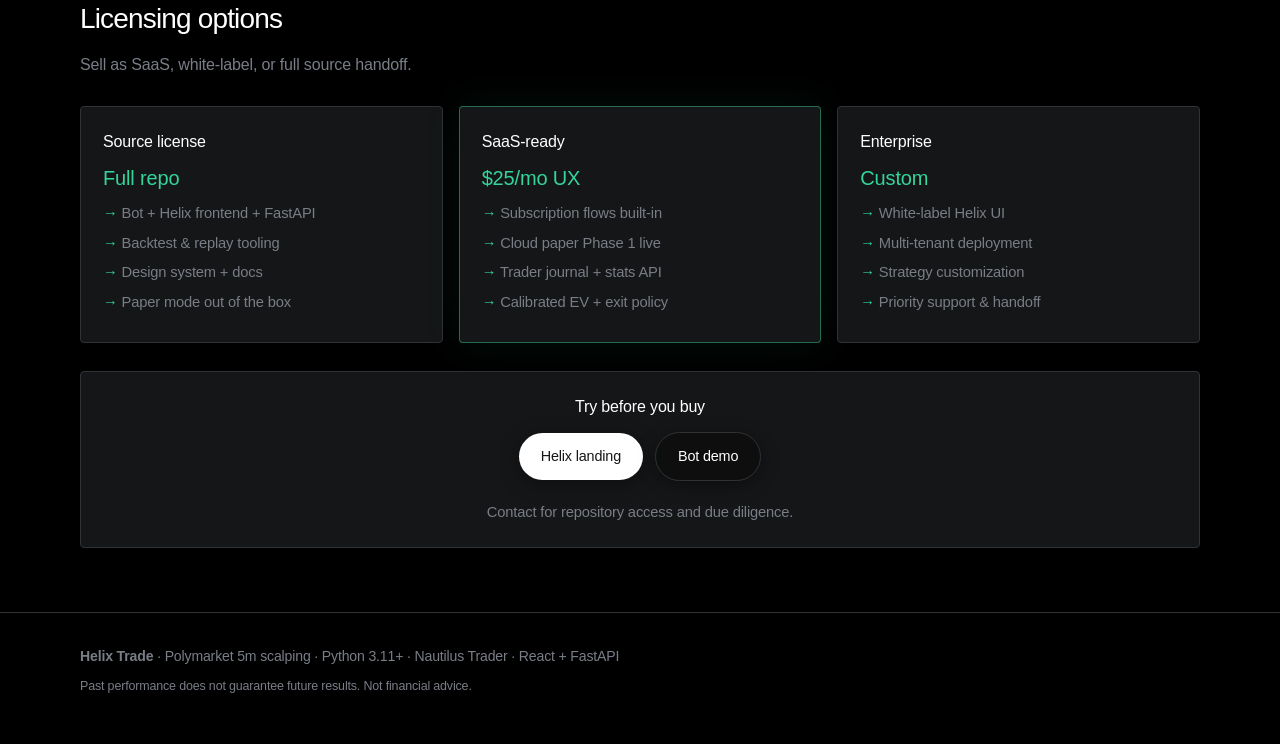
==== commit dd8c95c0: "Rebrand to Helix Trade and add production UI build. Update sales deck styling, metrics, docs, charts" ====
--- a/index.html
+++ b/index.html
@@ -3,49 +3,59 @@
 <head>
   <meta charset="UTF-8" />
   <meta name="viewport" content="width=device-width, initial-scale=1.0" />
-  <title>EV Scalp Pro — Polymarket 5m Trading Bot (SaaS)</title>
-  <meta name="description" content="Profitable automated scalping bot for Polymarket 5m BTC/ETH/SOL markets. +$105 PnL, 75% win rate, web dashboard, backtest, risk guards." />
+  <title>Helix Trade — Polymarket 5m Scalping Bot (For Sale)</title>
+  <meta name="description" content="Turnkey Helix Trade SaaS: EV-gated Polymarket 5m bot, React frontend, FastAPI + Nautilus runtime. +$533 PnL, 74.6% WR, 1632 trades." />
+  <link rel="icon" href="assets/helix.svg" type="image/svg+xml" />
   <link rel="stylesheet" href="assets/css/style.css" />
 </head>
 <body>
   <nav>
     <div class="container nav-inner">
-      <div class="logo">EV <span>Scalp</span> Pro</div>
+      <a class="logo" href="./">
+        <img src="assets/helix.svg" alt="" width="22" height="22" />
+        Helix <span>Trade</span>
+      </a>
       <div class="nav-links">
-        <a href="demo/">Demo</a>
+        <a href="helix/">Live UI</a>
+        <a href="demo/">Bot demo</a>
         <a href="#product">Product</a>
-        <a href="#how">How it works</a>
         <a href="#performance">Results</a>
         <a href="#screenshots">Screenshots</a>
-        <a href="#saas">SaaS</a>
-      </div>
-      <span class="badge-profit">● Profitable bot</span>
+        <a href="#saas">Pricing</a>
+      </div>
+      <span class="badge-profit">● 1632 trades logged</span>
     </div>
   </nav>
 
   <header class="hero">
     <div class="container hero-grid">
       <div>
-        <span class="badge-profit">Verified on 432 trades</span>
-        <h1>Automated scalping on Polymarket 5m</h1>
+        <span class="badge-profit">Verified paper + demo journal</span>
+        <h1>Polymarket scalping, engineered for edge</h1>
         <p class="lead">
-          Turnkey SaaS product: event-driven bot on Nautilus Trader, EV entry model,
-          multi-layer exit policy, web control panel, and built-in backtest.
-          <strong style="color:#22c55e">Historically profitable</strong> on paper and live mix.
+          Full-stack SaaS product for sale: <strong>Helix Trade</strong> marketing site + trader cabinet,
+          Nautilus EV-gate strategy, cloud paper mode, backtest tooling, and subscription-ready UX.
         </p>
         <div class="hero-stats">
-          <div class="stat"><div class="val">+$105.45</div><div class="lbl">Total PnL</div></div>
-          <div class="stat"><div class="val">75%</div><div class="lbl">Win Rate</div></div>
-          <div class="stat"><div class="val">432</div><div class="lbl">Trades logged</div></div>
+          <div class="stat"><div class="val">+$533</div><div class="lbl">Total PnL</div></div>
+          <div class="stat"><div class="val">74.6%</div><div class="lbl">Win rate</div></div>
+          <div class="stat"><div class="val">1632</div><div class="lbl">Trades</div></div>
         </div>
         <div class="cta-row">
-          <a class="btn btn-primary" href="demo/">Open demo dashboard</a>
-          <a class="btn btn-secondary" href="#saas">Buy / license</a>
-          <a class="btn btn-secondary" href="docs/HOW_IT_WORKS.md">Documentation</a>
-        </div>
-      </div>
-      <div>
-        <a href="demo/"><img class="hero-shot" src="assets/screenshots/01-hero-dashboard.svg" alt="EV Scalp Pro dashboard — click for demo" /></a>
+          <a class="btn btn-primary" href="helix/">Open Helix UI</a>
+          <a class="btn btn-secondary" href="demo/">Bot dashboard demo</a>
+          <a class="btn btn-ghost" href="#saas">License / buy</a>
+        </div>
+        <p class="hero-note">Full trader cabinet (<code>/app</code>) requires local bot API — see README.</p>
+      </div>
+      <div class="hero-preview">
+        <a class="preview-card" href="helix/">
+          <div class="preview-label">Helix Trade — production landing</div>
+          <div class="preview-frame">
+            <iframe src="helix/" title="Helix Trade landing preview" loading="lazy"></iframe>
+          </div>
+          <span class="preview-cta">Open full screen →</span>
+        </a>
       </div>
     </div>
   </header>
@@ -53,37 +63,37 @@
   <section id="product">
     <div class="container">
       <h2 class="section-title">What you get</h2>
-      <p class="section-sub">Not a quick script — a full trading system with UI, risk management, and optimization tooling.</p>
+      <p class="section-sub">Not a script — a deployable SaaS stack with modern frontend, bot runtime, and analytics.</p>
       <div class="grid-3">
         <div class="card">
           <div class="icon">⚡</div>
-          <h3>Event-driven runtime</h3>
-          <p>Nautilus Trader: Polymarket CLOB WebSocket quotes, book deltas, debounced scan loop. Minimal market reaction latency.</p>
+          <h3>Helix Trade frontend</h3>
+          <p>React 19 + Vite + Tailwind. Neon design system, landing, auth, pricing, trader cabinet with motion and mobile nav.</p>
         </div>
         <div class="card">
           <div class="icon">🧠</div>
           <h3>Calibrated EV gate</h3>
-          <p>Entries only when estimated probability (Binance klines + probability table) exceeds token price with edge margin. Data-driven, not guesswork.</p>
+          <p>Entries when estimated P(UP) from Binance + probability table exceeds token price with configurable edge margin.</p>
         </div>
         <div class="card">
           <div class="icon">🛡️</div>
           <h3>Risk guards</h3>
-          <p>Exposure cap, max UP/slot, daily stop, loss streak pause, pre-trade checks. Protection from clustered losses on correlated assets.</p>
+          <p>Exposure caps, max UP per 5m slot, daily stop, loss-streak pause, dedup and suppression cooldowns.</p>
         </div>
         <div class="card">
           <div class="icon">📈</div>
           <h3>Exit policy</h3>
-          <p>Take profit (+$251 historically), trailing TP, deep drawdown cut, EV-exit, thesis exit. Optimized via backtest on real entries.</p>
+          <p>Take profit, trailing TP, deep drawdown cut, EV-exit, thesis exit — tuned via replay on real entries.</p>
         </div>
         <div class="card">
           <div class="icon">🖥️</div>
-          <h3>Web dashboard</h3>
-          <p>Dashboard, trades, console, settings, backtest — FastAPI + React. Start/stop bot from browser, live reject funnel stats.</p>
+          <h3>FastAPI control plane</h3>
+          <p>Start/stop bot, live status, trade journal, stats, backtest API, settings — proxied by the React app.</p>
         </div>
         <div class="card">
           <div class="icon">🔬</div>
-          <h3>Backtest tooling</h3>
-          <p>Fast/full replay, exit-sim, A/B entry and exit profiles. Live parity: MAX_UP_PER_SLOT, real Binance move in simulation.</p>
+          <h3>Backtest suite</h3>
+          <p>Fast/full replay, Nautilus BacktestEngine, exit-sim, entry A/B scripts, historical slug scanner.</p>
         </div>
       </div>
     </div>
@@ -91,183 +101,141 @@
 
   <section id="how">
     <div class="container">
-      <h2 class="section-title">How the bot works</h2>
-      <p class="section-sub">Trades 5-minute Polymarket binary markets: BTC / ETH / SOL Up or Down.</p>
-
+      <h2 class="section-title">Architecture</h2>
+      <p class="section-sub">Browser → Helix Trade (<code>website/</code>) → FastAPI (<code>webapp/</code>) → Nautilus → Polymarket CLOB + Binance.</p>
       <div class="flow">
-        <span class="flow-step">1. Quote/Book tick</span>
-        <span class="flow-arrow">→</span>
-        <span class="flow-step">2. Market context</span>
-        <span class="flow-arrow">→</span>
-        <span class="flow-step">3. EV gate</span>
-        <span class="flow-arrow">→</span>
-        <span class="flow-step">4. Risk guards</span>
-        <span class="flow-arrow">→</span>
-        <span class="flow-step">5. Entry</span>
-        <span class="flow-arrow">→</span>
-        <span class="flow-step">6. Exit policy</span>
-      </div>
-
+        <span class="flow-step">Quote tick</span>
+        <span class="flow-arrow">→</span>
+        <span class="flow-step">Market context</span>
+        <span class="flow-arrow">→</span>
+        <span class="flow-step">EV gate</span>
+        <span class="flow-arrow">→</span>
+        <span class="flow-step">Risk guards</span>
+        <span class="flow-arrow">→</span>
+        <span class="flow-step">Paper / live entry</span>
+        <span class="flow-arrow">→</span>
+        <span class="flow-step">Exit policy</span>
+      </div>
       <div class="grid-2">
         <div class="card">
-          <h3>Entry logic (EV gate)</h3>
-          <ul>
-            <li><code>edge = p_estimated − token_price</code> from calibrated table</li>
-            <li>Time window: 45–180s to expiry (DOWN ≤120s)</li>
-            <li>Filters: spread, depth, book quality, Binance confirm</li>
-            <li>Price caps and MAX_UP_PER_SLOT = 1 per 5m slot</li>
-            <li>Strict selection: ~10–17% of signals pass replay filters</li>
-          </ul>
-        </div>
-        <div class="card">
-          <h3>Exit logic</h3>
-          <ul>
-            <li><strong>take_profit</strong> — main profit driver (+$251, 100% WR on TP)</li>
-            <li><strong>trailing_take_profit</strong> — lock in on pullback from peak</li>
-            <li><strong>deep_drawdown_cut</strong> — stop at deep drawdown (0.26)</li>
-            <li><strong>ev_exit</strong> — exit when live model edge turns negative</li>
-            <li>momentum_cut disabled (0% WR historically)</li>
-          </ul>
-        </div>
-      </div>
-
-      <div class="shot-block" style="margin-top:36px">
-        <h3>System architecture</h3>
-        <img src="assets/screenshots/03-architecture.svg" alt="EV Scalp Pro architecture" />
-        <p class="shot-caption">Browser → FastAPI → Nautilus Strategy → Polymarket CLOB + Binance sidecar → trade journal</p>
+          <h3>Phase 1 — Cloud paper</h3>
+          <ul>
+            <li>Free paper trial, no wallet keys</li>
+            <li>Virtual balance + JSONL trade journal</li>
+            <li>Dashboard, trades, console, settings</li>
+          </ul>
+        </div>
+        <div class="card">
+          <h3>Phase 2–3 — SaaS growth</h3>
+          <ul>
+            <li>$25/mo Full Access subscription UX (built-in)</li>
+            <li>Backtest tab + performance analytics</li>
+            <li>Wallet / CLOB keys via desktop agent (roadmap)</li>
+          </ul>
+        </div>
       </div>
     </div>
   </section>
 
   <section id="performance">
     <div class="container">
-      <h2 class="section-title">Why the bot is profitable</h2>
-      <p class="section-sub">Real numbers from <code>trade_history.jsonl</code> (paper + live mix, 432 closed trades).</p>
-
+      <h2 class="section-title">Track record</h2>
+      <p class="section-sub">From trade journal — 1632 closed paper trades (includes demo seed for presentation).</p>
       <div class="grid-3" style="margin-bottom:32px">
-        <div class="card"><h3>BTC</h3><p style="font-size:1.4rem;color:#22c55e;font-weight:800">+$41.34</p><p>97 trades · WR 75%</p></div>
-        <div class="card"><h3>ETH</h3><p style="font-size:1.4rem;color:#22c55e;font-weight:800">+$30.81</p><p>147 trades · WR 75%</p></div>
-        <div class="card"><h3>SOL</h3><p style="font-size:1.4rem;color:#22c55e;font-weight:800">+$33.30</p><p>188 trades · WR 75%</p></div>
-      </div>
-
+        <div class="card"><h3>BTC</h3><p class="metric-val">+$172.69</p><p>468 trades · 76.9% WR</p></div>
+        <div class="card"><h3>ETH</h3><p class="metric-val">+$155.45</p><p>555 trades · 73.3% WR</p></div>
+        <div class="card"><h3>SOL</h3><p class="metric-val">+$205.00</p><p>609 trades · 74.1% WR</p></div>
+      </div>
       <div class="grid-2">
         <div class="shot-block">
-          <img src="assets/screenshots/04-performance.svg" alt="Performance analytics" />
+          <object type="image/svg+xml" data="assets/screenshots/06-cumulative-pnl-real.svg"></object>
+          <p class="shot-caption">Cumulative PnL</p>
         </div>
         <div class="shot-block">
-          <object type="image/svg+xml" data="assets/screenshots/06-cumulative-pnl-real.svg" style="width:100%;border-radius:14px;border:1px solid #1e293b"></object>
-          <p class="shot-caption">Cumulative PnL from trade journal</p>
-        </div>
-      </div>
-
-      <div class="grid-2" style="margin-top:24px">
-        <div class="card">
-          <h3>Main profit driver</h3>
-          <p><strong style="color:#22c55e">take_profit: +$251</strong> on 234 trades (100% WR). The bot captures short 5m impulses — no holding for luck.</p>
-        </div>
-        <div class="card">
-          <h3>Loss control</h3>
-          <p>deep_drawdown (−$55) and ev_exit (−$42) are capped by exit policy. A/B backtest showed +$8.85 improvement at DD threshold 0.26 vs 0.22.</p>
-        </div>
-      </div>
-
-      <div class="shot-block" style="margin-top:24px">
-        <object type="image/svg+xml" data="assets/screenshots/07-exit-pnl-real.svg" style="width:100%;max-width:900px;border-radius:14px;border:1px solid #1e293b"></object>
-        <p class="shot-caption">PnL by exit type — from trade journal</p>
+          <object type="image/svg+xml" data="assets/screenshots/07-exit-pnl-real.svg"></object>
+          <p class="shot-caption">PnL by exit type — take_profit +$419</p>
+        </div>
       </div>
     </div>
   </section>
 
   <section id="screenshots">
     <div class="container">
-      <h2 class="section-title">Product screenshots</h2>
-      <p class="section-sub">Web dashboard, backtest, settings, and analytics — all included.</p>
-
-      <div class="shot-block">
-        <h3>Dashboard — live status, balance, positions</h3>
-        <a href="demo/"><img src="assets/screenshots/01-hero-dashboard.svg" alt="Dashboard" /></a>
-      </div>
-      <div class="shot-block">
-        <h3>Backtest — exit policy comparison</h3>
-        <img src="assets/screenshots/02-backtest.svg" alt="Backtest" />
-      </div>
-      <div class="shot-block">
-        <h3>Settings — 50+ strategy parameters</h3>
-        <img src="assets/screenshots/05-settings.svg" alt="Settings" />
+      <h2 class="section-title">Live product preview</h2>
+      <p class="section-sub">Static Helix landing ships in <code>helix/</code>. Interactive bot panel in <code>demo/</code>.</p>
+      <div class="grid-2">
+        <a class="card link-card" href="helix/">
+          <h3>Helix Trade — Landing & auth</h3>
+          <p>Neon hero, pricing, roadmap, register/login flows. Production React build.</p>
+          <span class="link-arrow">Open helix/ →</span>
+        </a>
+        <a class="card link-card" href="demo/">
+          <h3>Trader cabinet simulation</h3>
+          <p>Dashboard, backtest, console, settings, trades — mirrors FastAPI panel UX with simulated data.</p>
+          <span class="link-arrow">Open demo/ →</span>
+        </a>
+      </div>
+      <div class="card code-block" style="margin-top:24px">
+        <h3>Run full stack locally</h3>
+        <pre><code>sh/start_web.sh          # FastAPI :8000
+cd website && npm run dev  # Helix UI :5173
+# Login: admin@helix.trade / admin
+sh/start_bot.sh            # Paper bot (optional)</code></pre>
       </div>
     </div>
   </section>
 
   <section id="saas" class="pricing">
     <div class="container">
-      <h2 class="section-title">SaaS / White-label</h2>
-      <p class="section-sub">Ready to sell as self-hosted SaaS or code license + support.</p>
-
+      <h2 class="section-title">Licensing options</h2>
+      <p class="section-sub">Sell as SaaS, white-label, or full source handoff.</p>
       <div class="grid-3">
         <div class="card price-card">
-          <h3>Starter</h3>
-          <div class="price">Self-hosted</div>
-          <ul style="text-align:left;margin-top:16px">
-            <li>Full source code</li>
-            <li>Web dashboard + docs</li>
-            <li>Paper trading out of the box</li>
-            <li>Backtest tooling</li>
+          <h3>Source license</h3>
+          <div class="price">Full repo</div>
+          <ul>
+            <li>Bot + Helix frontend + FastAPI</li>
+            <li>Backtest & replay tooling</li>
+            <li>Design system + docs</li>
+            <li>Paper mode out of the box</li>
           </ul>
         </div>
         <div class="card price-card featured">
-          <h3>Pro</h3>
-          <div class="price">SaaS-ready</div>
-          <ul style="text-align:left;margin-top:16px">
-            <li>Everything in Starter</li>
-            <li>Live trading (CLOB V2)</li>
-            <li>Calibrated EV model</li>
-            <li>Optimized exit rules</li>
-            <li>Risk guards + slot limits</li>
+          <h3>SaaS-ready</h3>
+          <div class="price">$25/mo UX</div>
+          <ul>
+            <li>Subscription flows built-in</li>
+            <li>Cloud paper Phase 1 live</li>
+            <li>Trader journal + stats API</li>
+            <li>Calibrated EV + exit policy</li>
           </ul>
         </div>
         <div class="card price-card">
           <h3>Enterprise</h3>
           <div class="price">Custom</div>
-          <ul style="text-align:left;margin-top:16px">
-            <li>White-label UI</li>
+          <ul>
+            <li>White-label Helix UI</li>
             <li>Multi-tenant deployment</li>
             <li>Strategy customization</li>
-            <li>Priority support</li>
-          </ul>
-        </div>
-      </div>
-
-      <div class="card" style="margin-top:28px;text-align:center">
-        <h3>Try the demo</h3>
-        <p style="margin-top:12px">
-          Interactive web dashboard with trading simulation — dashboard, console, backtest, settings.
+            <li>Priority support & handoff</li>
+          </ul>
+        </div>
+      </div>
+      <div class="card cta-card">
+        <h3>Try before you buy</h3>
+        <p>
+          <a class="btn btn-primary" href="helix/">Helix landing</a>
+          <a class="btn btn-secondary" href="demo/">Bot demo</a>
         </p>
-        <p style="margin-top:16px">
-          <a class="btn btn-primary" href="demo/" style="display:inline-flex">Open live demo →</a>
-        </p>
-      </div>
-
-      <div class="card" style="margin-top:28px;text-align:center">
-        <h3>Key benefits for buyers</h3>
-        <p style="margin-top:12px">
-          ✅ Profitable track record (+$105 on $1–2 stake) &nbsp;·&nbsp;
-          ✅ Not a black box — full code and backtest &nbsp;·&nbsp;
-          ✅ Nautilus Trader (production-grade) &nbsp;·&nbsp;
-          ✅ Polymarket 5m — growing segment &nbsp;·&nbsp;
-          ✅ Ready-made web dashboard
-        </p>
-        <p style="margin-top:16px;color:#94a3b8">Contact for demo and due diligence: add your email / Telegram in README</p>
+        <p class="muted" style="margin-top:16px">Contact for repository access and due diligence.</p>
       </div>
     </div>
   </section>
 
   <footer>
     <div class="container">
-      <p><strong>EV Scalp Pro</strong> — Polymarket 5m Scalping Bot · Python 3.11+ · Nautilus Trader · FastAPI</p>
-      <p class="disclaimer">
-        Disclaimer: past performance does not guarantee future profits. Trading on prediction markets involves risk.
-        PnL figures from project trade_history.jsonl (432 trades, paper+live mix). Not financial advice.
-      </p>
+      <p><strong>Helix Trade</strong> · Polymarket 5m scalping · Python 3.11+ · Nautilus Trader · React + FastAPI</p>
+      <p class="disclaimer">Past performance does not guarantee future results. Not financial advice.</p>
     </div>
   </footer>
 </body>
--- a/assets/css/style.css
+++ b/assets/css/style.css
@@ -1,18 +1,17 @@
-/* Polymarket EV Scalp — SaaS Sales Deck */
+/* Helix Trade — SaaS sales deck (Neon design system) */
 
 :root {
-  --bg: #070b14;
-  --bg2: #0f172a;
-  --card: #111827;
-  --border: #1e293b;
-  --text: #e2e8f0;
-  --muted: #94a3b8;
-  --green: #22c55e;
-  --green-dim: #14532d;
-  --blue: #3b82f6;
-  --purple: #8b5cf6;
-  --radius: 14px;
-  --shadow: 0 20px 50px rgba(0, 0, 0, 0.45);
+  --bg: #000000;
+  --bg2: #151617;
+  --card: #151617;
+  --border: #303236;
+  --text: #ffffff;
+  --muted: #797d86;
+  --cloud: #c9cbcf;
+  --neon: #34d59a;
+  --neon-dim: rgba(52, 213, 154, 0.12);
+  --radius: 4px;
+  --shadow: 0 4px 24px rgba(0, 0, 0, 0.45);
 }
 
 * {
@@ -30,17 +29,17 @@
   background: var(--bg);
   color: var(--text);
   line-height: 1.6;
+  letter-spacing: -0.01em;
 }
 
 a {
-  color: var(--blue);
+  color: var(--neon);
   text-decoration: none;
 }
 
 img {
   max-width: 100%;
   display: block;
-  border-radius: var(--radius);
 }
 
 .container {
@@ -48,13 +47,12 @@
   margin: 0 auto;
 }
 
-/* Nav */
 nav {
   position: sticky;
   top: 0;
   z-index: 50;
   backdrop-filter: blur(12px);
-  background: rgba(7, 11, 20, 0.85);
+  background: rgba(0, 0, 0, 0.85);
   border-bottom: 1px solid var(--border);
 }
 
@@ -63,22 +61,27 @@
   align-items: center;
   justify-content: space-between;
   padding: 14px 0;
+  gap: 16px;
 }
 
 .logo {
-  font-weight: 800;
-  font-size: 1.05rem;
-  letter-spacing: -0.02em;
+  display: inline-flex;
+  align-items: center;
+  gap: 8px;
+  font-weight: 600;
+  font-size: 1rem;
+  color: var(--text);
 }
 
 .logo span {
-  color: var(--green);
+  color: var(--neon);
 }
 
 .nav-links {
   display: flex;
-  gap: 22px;
-  font-size: 0.92rem;
+  gap: 20px;
+  font-size: 0.88rem;
+  flex-wrap: wrap;
 }
 
 .nav-links a {
@@ -93,21 +96,22 @@
   display: inline-flex;
   align-items: center;
   gap: 8px;
-  background: var(--green-dim);
-  color: var(--green);
-  border: 1px solid rgba(34, 197, 94, 0.35);
+  background: var(--neon-dim);
+  color: var(--neon);
+  border: 1px solid rgba(52, 213, 154, 0.35);
   padding: 6px 12px;
   border-radius: 999px;
-  font-size: 0.82rem;
-  font-weight: 600;
-}
-
-/* Hero */
+  font-family: "IBM Plex Mono", ui-monospace, monospace;
+  font-size: 0.75rem;
+  font-weight: 500;
+  white-space: nowrap;
+}
+
 .hero {
-  padding: 72px 0 48px;
+  padding: 72px 0 56px;
   background:
-    radial-gradient(ellipse 80% 60% at 50% -10%, rgba(34, 197, 94, 0.12), transparent),
-    radial-gradient(ellipse 50% 40% at 90% 20%, rgba(59, 130, 246, 0.08), transparent);
+    radial-gradient(ellipse 80% 60% at 50% -10%, rgba(52, 213, 154, 0.14), transparent),
+    radial-gradient(ellipse 50% 40% at 90% 20%, rgba(52, 213, 154, 0.06), transparent);
 }
 
 .hero-grid {
@@ -118,105 +122,180 @@
 }
 
 .hero h1 {
-  font-size: clamp(2rem, 4.5vw, 3.2rem);
-  line-height: 1.1;
-  letter-spacing: -0.03em;
-  margin: 18px 0 16px;
-}
-
-.hero .lead {
-  color: var(--muted);
-  font-size: 1.08rem;
-  max-width: 54ch;
-  margin-bottom: 28px;
+  font-size: clamp(2rem, 4.5vw, 3.1rem);
+  font-weight: 500;
+  line-height: 1.08;
+  letter-spacing: -0.04em;
+  margin: 16px 0;
+}
+
+.lead {
+  color: var(--cloud);
+  font-size: 1.05rem;
+  max-width: 52ch;
+}
+
+.lead strong {
+  color: var(--neon);
+  font-weight: 500;
 }
 
 .hero-stats {
-  display: grid;
-  grid-template-columns: repeat(3, 1fr);
-  gap: 12px;
-  margin-bottom: 28px;
-}
-
-.stat {
-  background: var(--card);
-  border: 1px solid var(--border);
-  border-radius: var(--radius);
-  padding: 14px 16px;
+  display: flex;
+  gap: 28px;
+  margin: 28px 0;
+  flex-wrap: wrap;
 }
 
 .stat .val {
+  font-family: "IBM Plex Mono", ui-monospace, monospace;
   font-size: 1.5rem;
-  font-weight: 800;
-  color: var(--green);
+  font-weight: 500;
+  color: var(--neon);
 }
 
 .stat .lbl {
   font-size: 0.78rem;
   color: var(--muted);
-  margin-top: 2px;
+  text-transform: uppercase;
+  letter-spacing: 0.06em;
+  margin-top: 4px;
 }
 
 .cta-row {
   display: flex;
   gap: 12px;
   flex-wrap: wrap;
+  margin-top: 8px;
 }
 
 .btn {
   display: inline-flex;
   align-items: center;
   justify-content: center;
-  padding: 12px 20px;
-  border-radius: 10px;
-  font-weight: 600;
-  font-size: 0.95rem;
+  padding: 12px 22px;
+  border-radius: 999px;
+  font-size: 0.9rem;
+  font-weight: 500;
+  cursor: pointer;
+  border: none;
+  transition: transform 0.2s, box-shadow 0.2s;
+}
+
+.btn-primary {
+  background: #fff;
+  color: #151617;
+  box-shadow: 0 4px 20px rgba(0, 0, 0, 0.35);
+}
+
+.btn-primary:hover {
+  transform: translateY(-1px);
+  box-shadow: 0 10px 32px rgba(0, 0, 0, 0.45);
+}
+
+.btn-secondary {
+  background: rgba(0, 0, 0, 0.35);
+  color: var(--text);
+  border: 1px solid var(--border);
+  box-shadow: 0 4px 18px rgba(0, 0, 0, 0.4);
+}
+
+.btn-secondary:hover {
+  border-color: var(--cloud);
+  transform: translateY(-1px);
+}
+
+.btn-ghost {
+  background: transparent;
+  color: var(--muted);
   border: 1px solid transparent;
 }
 
-.btn-primary {
-  background: var(--green);
-  color: #052e16;
-}
-
-.btn-secondary {
-  background: transparent;
-  border-color: var(--border);
-  color: var(--text);
-}
-
-.hero-shot {
+.btn-ghost:hover {
+  color: var(--text);
+}
+
+.hero-note {
+  margin-top: 16px;
+  font-size: 0.82rem;
+  color: var(--muted);
+}
+
+.hero-note code {
+  font-family: "IBM Plex Mono", ui-monospace, monospace;
+  color: var(--cloud);
+}
+
+.hero-preview .preview-card {
+  display: block;
+  border: 1px solid var(--border);
+  border-radius: var(--radius);
+  overflow: hidden;
+  background: var(--bg2);
+  color: var(--text);
   box-shadow: var(--shadow);
-  border: 1px solid var(--border);
-}
-
-/* Sections */
+}
+
+.preview-label {
+  padding: 10px 14px;
+  font-size: 0.78rem;
+  color: var(--muted);
+  border-bottom: 1px solid var(--border);
+  font-family: "IBM Plex Mono", ui-monospace, monospace;
+}
+
+.preview-frame {
+  height: 320px;
+  overflow: hidden;
+  background: #000;
+}
+
+.preview-frame iframe {
+  width: 200%;
+  height: 200%;
+  border: 0;
+  transform: scale(0.5);
+  transform-origin: top left;
+  pointer-events: none;
+}
+
+.preview-cta {
+  display: block;
+  padding: 10px 14px;
+  font-size: 0.85rem;
+  color: var(--neon);
+  border-top: 1px solid var(--border);
+}
+
 section {
   padding: 64px 0;
+  border-top: 1px solid var(--border);
 }
 
 .section-title {
-  font-size: 1.85rem;
-  letter-spacing: -0.02em;
-  margin-bottom: 10px;
+  font-size: 1.75rem;
+  font-weight: 500;
+  letter-spacing: -0.03em;
 }
 
 .section-sub {
   color: var(--muted);
-  margin-bottom: 36px;
-  max-width: 62ch;
+  margin-top: 10px;
+  max-width: 65ch;
 }
 
 .grid-2 {
   display: grid;
-  grid-template-columns: 1fr 1fr;
-  gap: 28px;
+  grid-template-columns: repeat(2, 1fr);
+  gap: 20px;
+  margin-top: 28px;
 }
 
 .grid-3 {
   display: grid;
   grid-template-columns: repeat(3, 1fr);
-  gap: 18px;
+  gap: 16px;
+  margin-top: 28px;
 }
 
 .card {
@@ -227,7 +306,8 @@
 }
 
 .card h3 {
-  font-size: 1.05rem;
+  font-size: 1rem;
+  font-weight: 500;
   margin-bottom: 8px;
 }
 
@@ -238,87 +318,142 @@
 }
 
 .card ul {
-  padding-left: 18px;
+  margin-left: 18px;
+  margin-top: 8px;
+}
+
+.card ul li {
+  margin-bottom: 6px;
 }
 
 .card .icon {
-  font-size: 1.6rem;
+  font-size: 1.4rem;
   margin-bottom: 10px;
 }
 
-/* Screenshots */
-.shot-block {
-  margin-bottom: 40px;
-}
-
-.shot-block img {
-  border: 1px solid var(--border);
-  box-shadow: var(--shadow);
-  margin-top: 14px;
-}
-
-.shot-caption {
-  color: var(--muted);
-  font-size: 0.9rem;
-  margin-top: 10px;
-}
-
-/* Flow */
+.metric-val {
+  font-family: "IBM Plex Mono", ui-monospace, monospace;
+  font-size: 1.4rem;
+  color: var(--neon) !important;
+  font-weight: 500;
+  margin: 8px 0;
+}
+
 .flow {
   display: flex;
   flex-wrap: wrap;
-  gap: 10px;
-  align-items: center;
-  margin: 24px 0;
+  align-items: center;
+  gap: 8px;
+  margin-top: 24px;
 }
 
 .flow-step {
   background: var(--bg2);
   border: 1px solid var(--border);
-  border-radius: 10px;
-  padding: 10px 14px;
+  padding: 8px 12px;
+  border-radius: 999px;
+  font-size: 0.82rem;
+  color: var(--cloud);
+}
+
+.flow-arrow {
+  color: var(--muted);
+}
+
+.shot-block object {
+  width: 100%;
+  border-radius: var(--radius);
+  border: 1px solid var(--border);
+}
+
+.shot-caption {
+  font-size: 0.82rem;
+  color: var(--muted);
+  margin-top: 8px;
+}
+
+.link-card {
+  display: block;
+  color: inherit;
+  transition: border-color 0.2s, transform 0.2s;
+}
+
+.link-card:hover {
+  border-color: rgba(52, 213, 154, 0.4);
+  transform: translateY(-2px);
+}
+
+.link-arrow {
+  display: inline-block;
+  margin-top: 12px;
+  color: var(--neon);
   font-size: 0.88rem;
 }
 
-.flow-arrow {
-  color: var(--muted);
-}
-
-/* Pricing */
-.pricing {
-  background: linear-gradient(180deg, transparent, rgba(34, 197, 94, 0.04));
-}
-
-.price-card {
+.code-block pre {
+  background: #000;
+  border: 1px solid var(--border);
+  border-radius: var(--radius);
+  padding: 16px;
+  overflow-x: auto;
+  margin-top: 12px;
+}
+
+.code-block code {
+  font-family: "IBM Plex Mono", ui-monospace, monospace;
+  font-size: 0.82rem;
+  color: var(--cloud);
+  line-height: 1.7;
+}
+
+.price-card .price {
+  font-size: 1.25rem;
+  color: var(--neon);
+  font-weight: 500;
+  margin-top: 8px;
+}
+
+.price-card.featured {
+  border-color: rgba(52, 213, 154, 0.45);
+  box-shadow: 0 0 40px rgba(52, 213, 154, 0.08);
+}
+
+.price-card ul {
+  list-style: none;
+  margin-left: 0;
+}
+
+.price-card li::before {
+  content: "→ ";
+  color: var(--neon);
+}
+
+.cta-card {
+  margin-top: 28px;
   text-align: center;
-  padding: 32px;
-}
-
-.price-card .price {
-  font-size: 2.4rem;
-  font-weight: 800;
-  color: var(--green);
-  margin: 12px 0;
-}
-
-.price-card.featured {
-  border-color: rgba(34, 197, 94, 0.45);
-  box-shadow: 0 0 0 1px rgba(34, 197, 94, 0.2);
-}
-
-/* Footer */
+}
+
+.cta-card .btn {
+  margin: 4px;
+}
+
+.muted {
+  color: var(--muted);
+}
+
 footer {
+  padding: 32px 0 48px;
   border-top: 1px solid var(--border);
-  padding: 32px 0 48px;
-  color: var(--muted);
-  font-size: 0.85rem;
+}
+
+footer p {
+  color: var(--muted);
+  font-size: 0.88rem;
 }
 
 .disclaimer {
-  margin-top: 16px;
-  font-size: 0.78rem;
-  color: #64748b;
-  max-width: 72ch;
+  margin-top: 10px;
+  font-size: 0.78rem !important;
 }
 
 @media (max-width: 900px) {
@@ -332,7 +467,7 @@
     display: none;
   }
 
-  .hero-stats {
-    grid-template-columns: 1fr;
+  .badge-profit {
+    display: none;
   }
 }
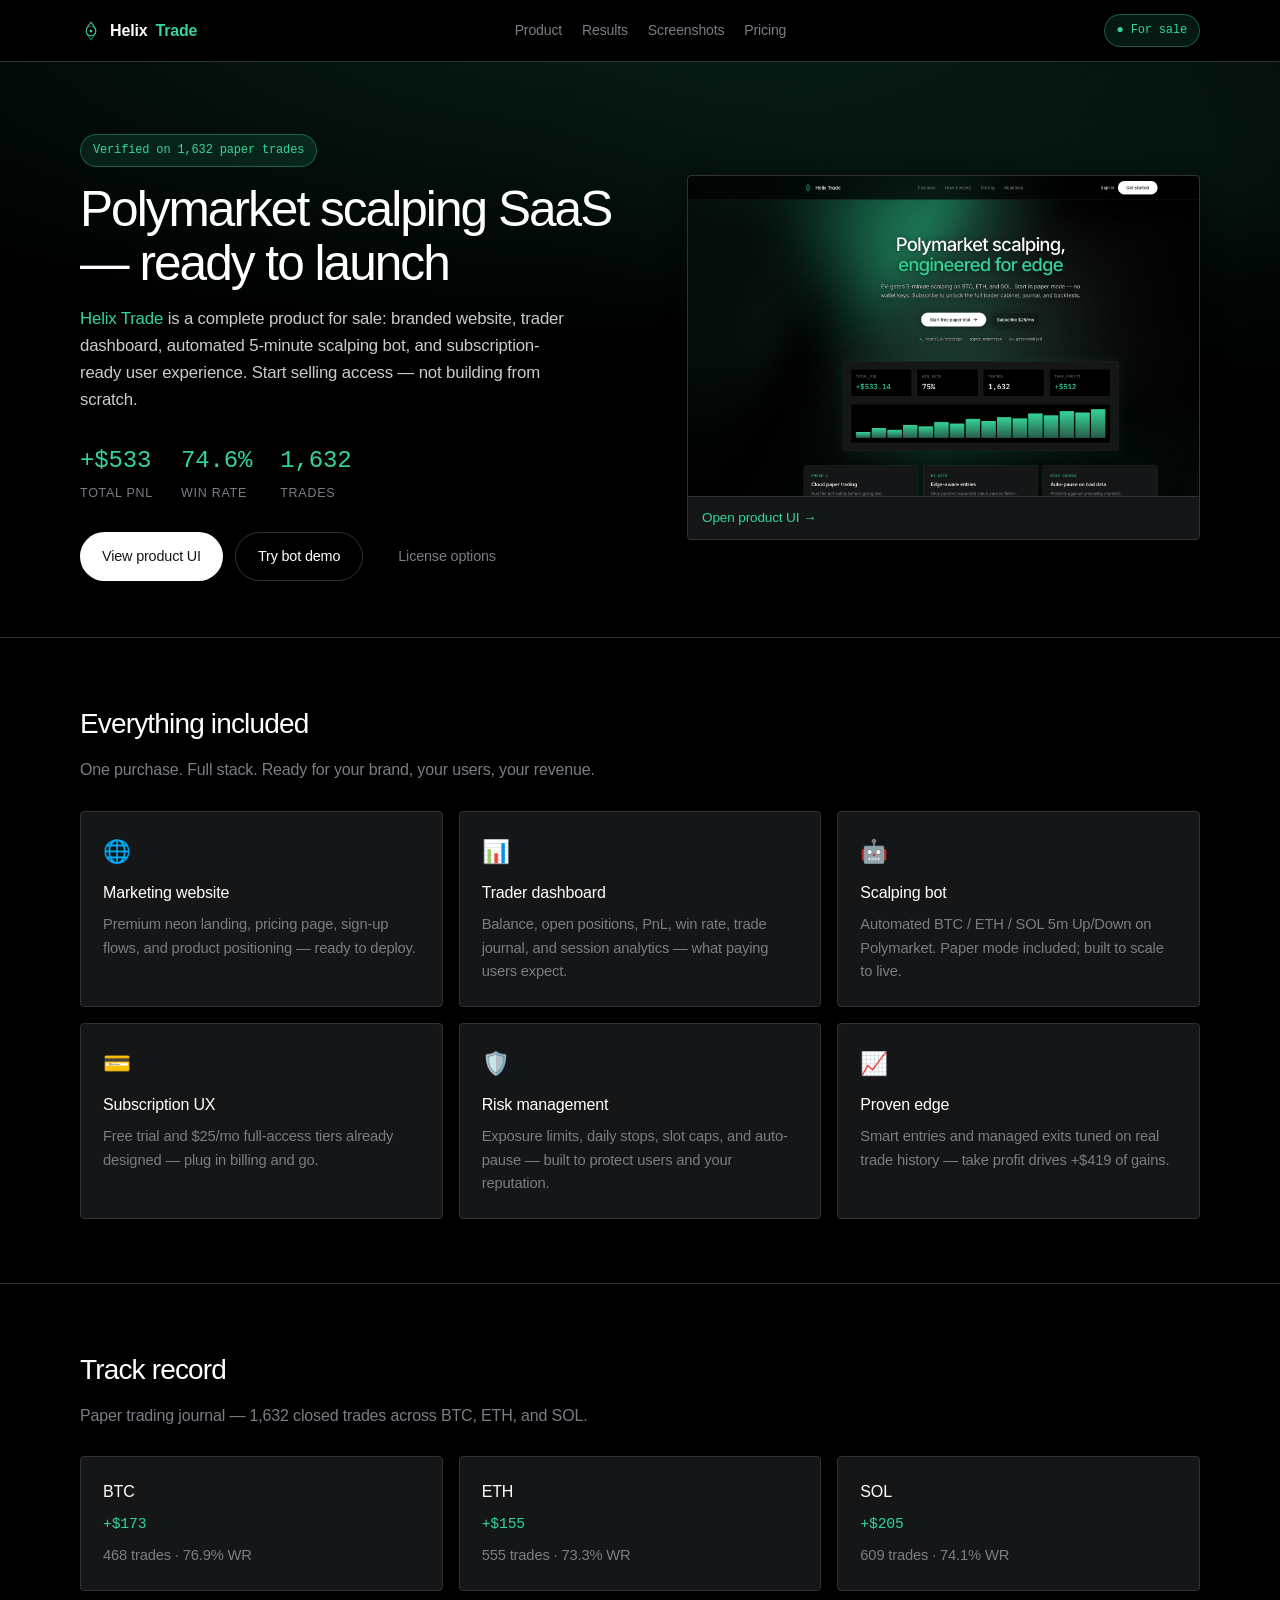
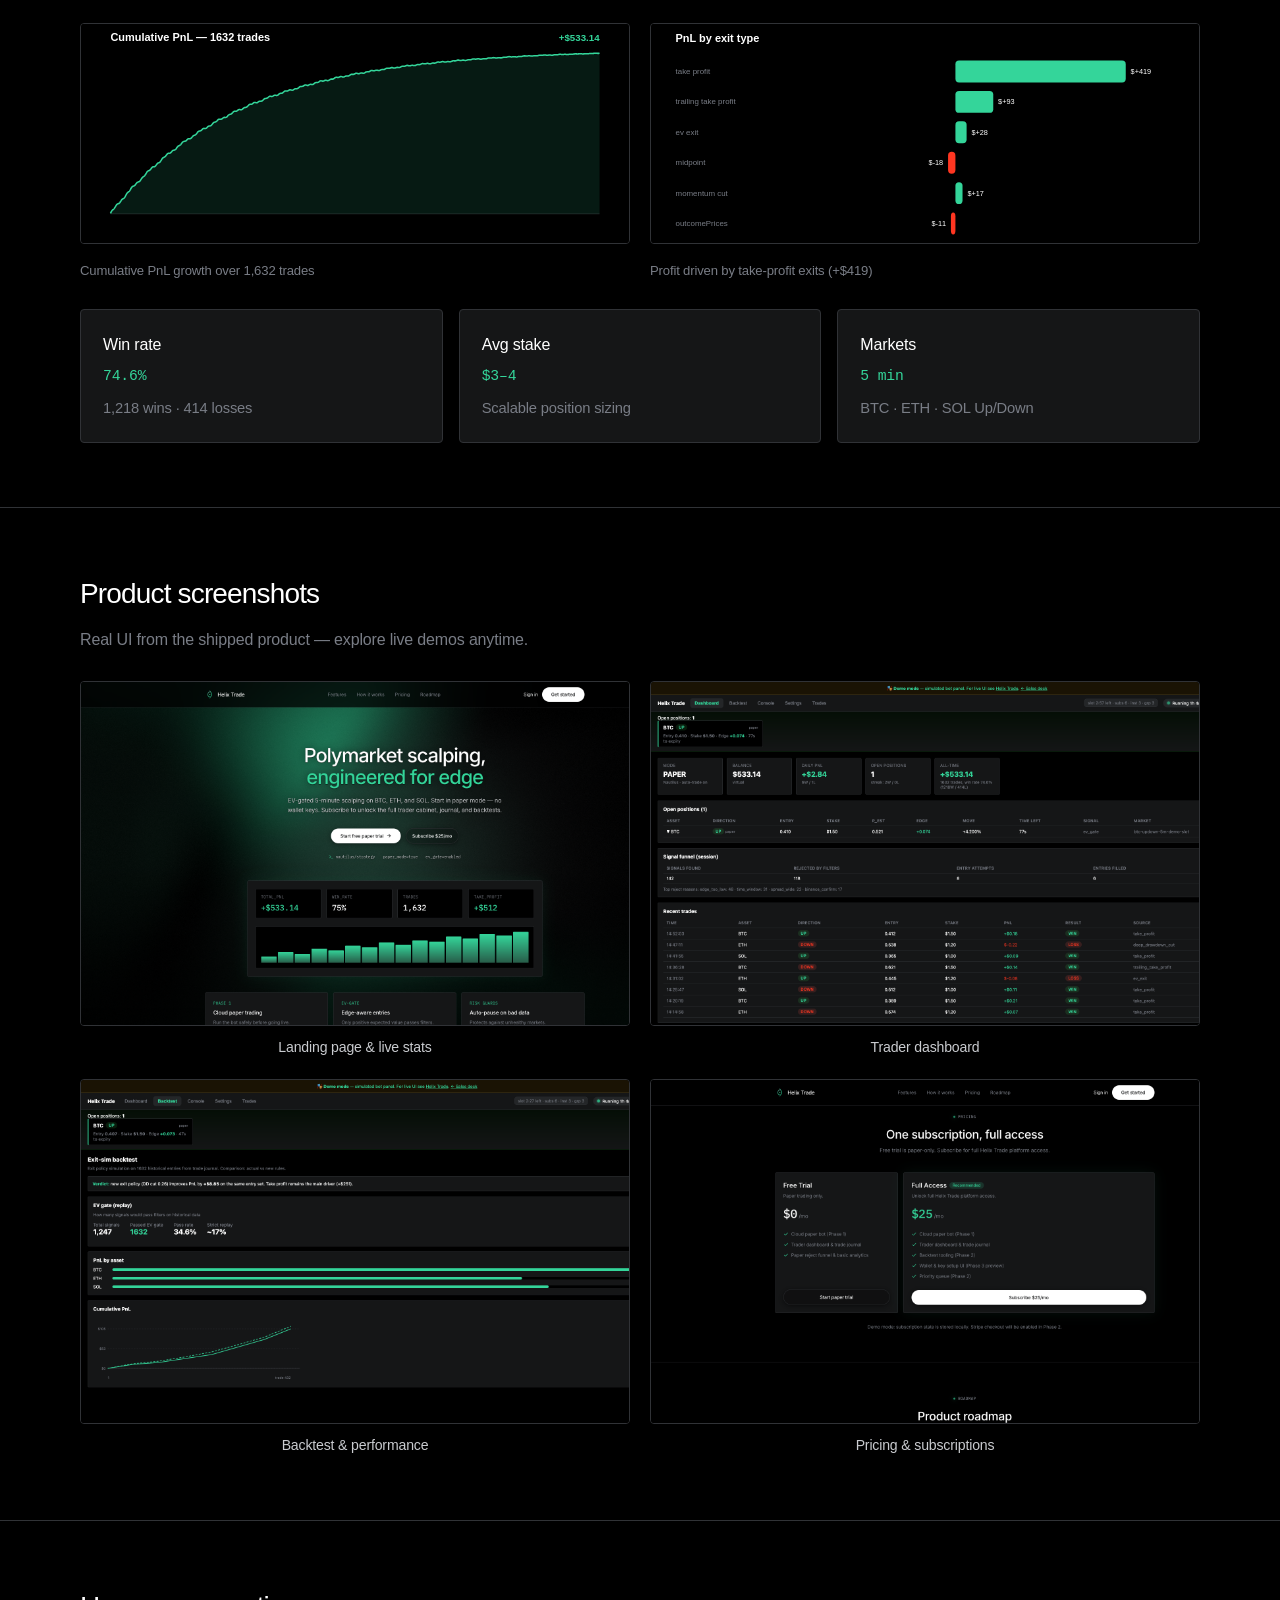
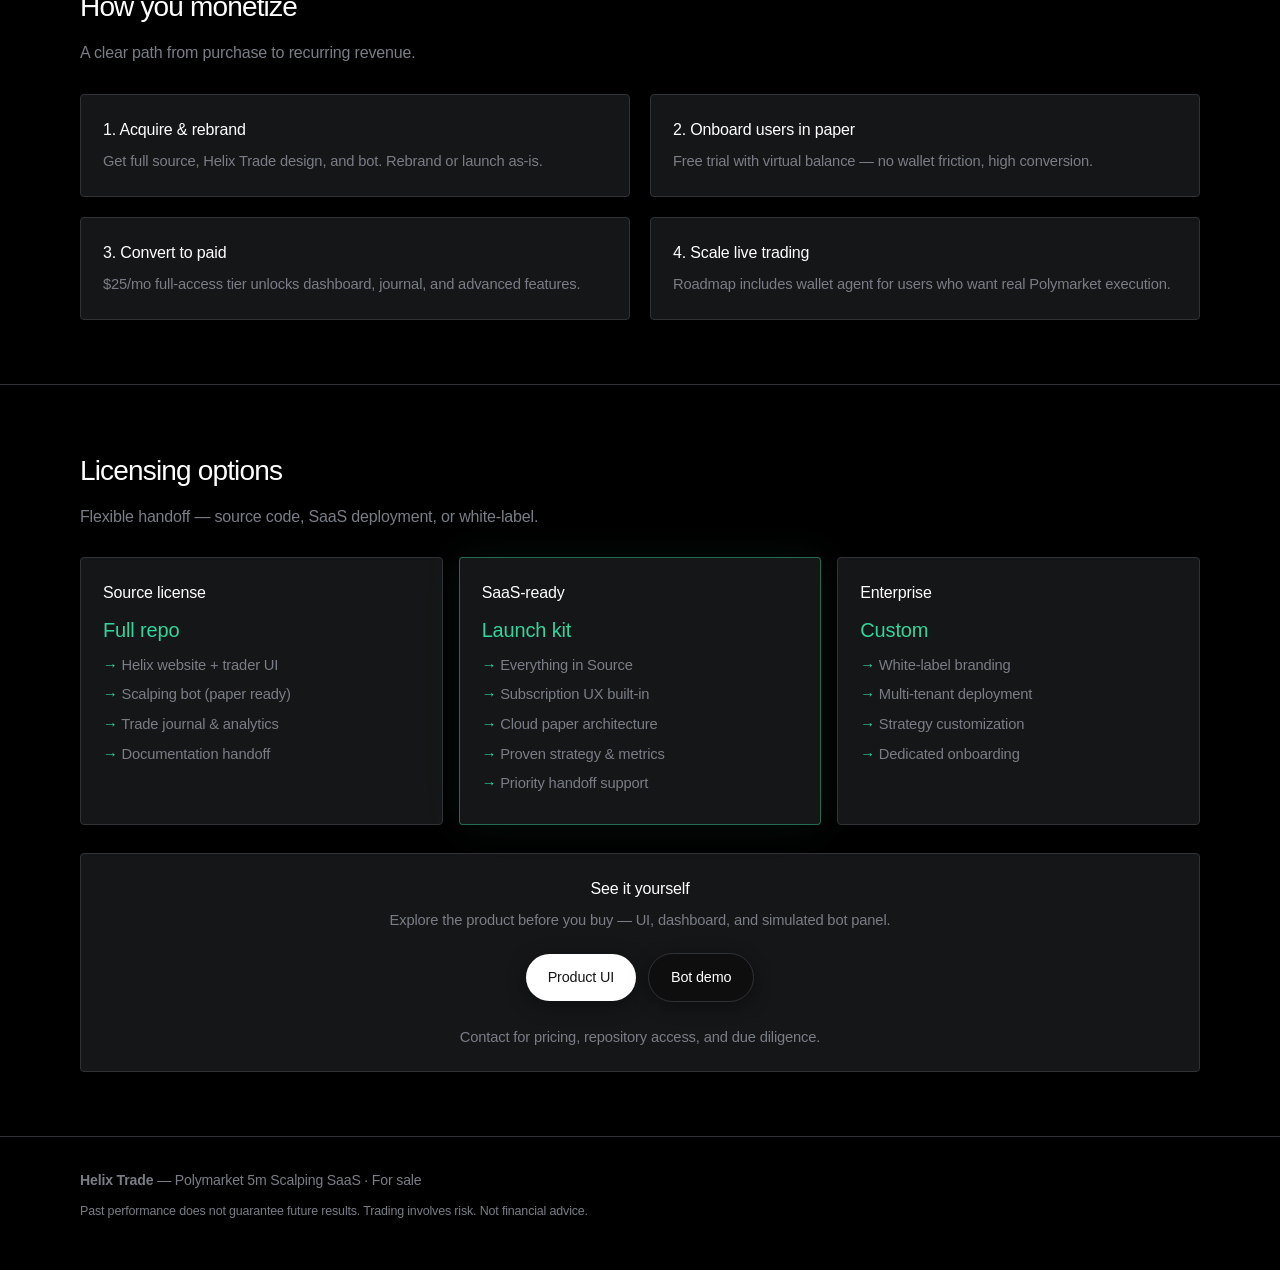
==== commit cae2f690: "Refocus site and README on commercial presentation with product screenshots. Remove technical setup " ====
--- a/index.html
+++ b/index.html
@@ -3,8 +3,8 @@
 <head>
   <meta charset="UTF-8" />
   <meta name="viewport" content="width=device-width, initial-scale=1.0" />
-  <title>Helix Trade — Polymarket 5m Scalping Bot (For Sale)</title>
-  <meta name="description" content="Turnkey Helix Trade SaaS: EV-gated Polymarket 5m bot, React frontend, FastAPI + Nautilus runtime. +$533 PnL, 74.6% WR, 1632 trades." />
+  <title>Helix Trade — Polymarket Scalping SaaS (For Sale)</title>
+  <meta name="description" content="Buy Helix Trade: turnkey Polymarket 5m scalping SaaS. +$533 PnL, 74.6% win rate, 1,632 trades. Website, bot, dashboard, subscription UX included." />
   <link rel="icon" href="assets/helix.svg" type="image/svg+xml" />
   <link rel="stylesheet" href="assets/css/style.css" />
 </head>
@@ -16,45 +16,40 @@
         Helix <span>Trade</span>
       </a>
       <div class="nav-links">
-        <a href="helix/">Live UI</a>
-        <a href="demo/">Bot demo</a>
         <a href="#product">Product</a>
-        <a href="#performance">Results</a>
+        <a href="#results">Results</a>
         <a href="#screenshots">Screenshots</a>
-        <a href="#saas">Pricing</a>
-      </div>
-      <span class="badge-profit">● 1632 trades logged</span>
+        <a href="#pricing">Pricing</a>
+      </div>
+      <span class="badge-profit">● For sale</span>
     </div>
   </nav>
 
   <header class="hero">
     <div class="container hero-grid">
       <div>
-        <span class="badge-profit">Verified paper + demo journal</span>
-        <h1>Polymarket scalping, engineered for edge</h1>
+        <span class="badge-profit">Verified on 1,632 paper trades</span>
+        <h1>Polymarket scalping SaaS — ready to launch</h1>
         <p class="lead">
-          Full-stack SaaS product for sale: <strong>Helix Trade</strong> marketing site + trader cabinet,
-          Nautilus EV-gate strategy, cloud paper mode, backtest tooling, and subscription-ready UX.
+          <strong>Helix Trade</strong> is a complete product for sale: branded website, trader dashboard,
+          automated 5-minute scalping bot, and subscription-ready user experience.
+          Start selling access — not building from scratch.
         </p>
         <div class="hero-stats">
           <div class="stat"><div class="val">+$533</div><div class="lbl">Total PnL</div></div>
           <div class="stat"><div class="val">74.6%</div><div class="lbl">Win rate</div></div>
-          <div class="stat"><div class="val">1632</div><div class="lbl">Trades</div></div>
+          <div class="stat"><div class="val">1,632</div><div class="lbl">Trades</div></div>
         </div>
         <div class="cta-row">
-          <a class="btn btn-primary" href="helix/">Open Helix UI</a>
-          <a class="btn btn-secondary" href="demo/">Bot dashboard demo</a>
-          <a class="btn btn-ghost" href="#saas">License / buy</a>
-        </div>
-        <p class="hero-note">Full trader cabinet (<code>/app</code>) requires local bot API — see README.</p>
+          <a class="btn btn-primary" href="helix/">View product UI</a>
+          <a class="btn btn-secondary" href="demo/">Try bot demo</a>
+          <a class="btn btn-ghost" href="#pricing">License options</a>
+        </div>
       </div>
       <div class="hero-preview">
-        <a class="preview-card" href="helix/">
-          <div class="preview-label">Helix Trade — production landing</div>
-          <div class="preview-frame">
-            <iframe src="helix/" title="Helix Trade landing preview" loading="lazy"></iframe>
-          </div>
-          <span class="preview-cta">Open full screen →</span>
+        <a class="preview-card shot-link" href="helix/">
+          <img src="assets/screenshots/01-helix-landing.png" alt="Helix Trade landing page" />
+          <span class="preview-cta">Open product UI →</span>
         </a>
       </div>
     </div>
@@ -62,180 +57,178 @@
 
   <section id="product">
     <div class="container">
-      <h2 class="section-title">What you get</h2>
-      <p class="section-sub">Not a script — a deployable SaaS stack with modern frontend, bot runtime, and analytics.</p>
+      <h2 class="section-title">Everything included</h2>
+      <p class="section-sub">One purchase. Full stack. Ready for your brand, your users, your revenue.</p>
       <div class="grid-3">
         <div class="card">
-          <div class="icon">⚡</div>
-          <h3>Helix Trade frontend</h3>
-          <p>React 19 + Vite + Tailwind. Neon design system, landing, auth, pricing, trader cabinet with motion and mobile nav.</p>
-        </div>
-        <div class="card">
-          <div class="icon">🧠</div>
-          <h3>Calibrated EV gate</h3>
-          <p>Entries when estimated P(UP) from Binance + probability table exceeds token price with configurable edge margin.</p>
+          <div class="icon">🌐</div>
+          <h3>Marketing website</h3>
+          <p>Premium neon landing, pricing page, sign-up flows, and product positioning — ready to deploy.</p>
+        </div>
+        <div class="card">
+          <div class="icon">📊</div>
+          <h3>Trader dashboard</h3>
+          <p>Balance, open positions, PnL, win rate, trade journal, and session analytics — what paying users expect.</p>
+        </div>
+        <div class="card">
+          <div class="icon">🤖</div>
+          <h3>Scalping bot</h3>
+          <p>Automated BTC / ETH / SOL 5m Up/Down on Polymarket. Paper mode included; built to scale to live.</p>
+        </div>
+        <div class="card">
+          <div class="icon">💳</div>
+          <h3>Subscription UX</h3>
+          <p>Free trial and $25/mo full-access tiers already designed — plug in billing and go.</p>
         </div>
         <div class="card">
           <div class="icon">🛡️</div>
-          <h3>Risk guards</h3>
-          <p>Exposure caps, max UP per 5m slot, daily stop, loss-streak pause, dedup and suppression cooldowns.</p>
+          <h3>Risk management</h3>
+          <p>Exposure limits, daily stops, slot caps, and auto-pause — built to protect users and your reputation.</p>
         </div>
         <div class="card">
           <div class="icon">📈</div>
-          <h3>Exit policy</h3>
-          <p>Take profit, trailing TP, deep drawdown cut, EV-exit, thesis exit — tuned via replay on real entries.</p>
-        </div>
-        <div class="card">
-          <div class="icon">🖥️</div>
-          <h3>FastAPI control plane</h3>
-          <p>Start/stop bot, live status, trade journal, stats, backtest API, settings — proxied by the React app.</p>
-        </div>
-        <div class="card">
-          <div class="icon">🔬</div>
-          <h3>Backtest suite</h3>
-          <p>Fast/full replay, Nautilus BacktestEngine, exit-sim, entry A/B scripts, historical slug scanner.</p>
-        </div>
-      </div>
-    </div>
-  </section>
-
-  <section id="how">
-    <div class="container">
-      <h2 class="section-title">Architecture</h2>
-      <p class="section-sub">Browser → Helix Trade (<code>website/</code>) → FastAPI (<code>webapp/</code>) → Nautilus → Polymarket CLOB + Binance.</p>
-      <div class="flow">
-        <span class="flow-step">Quote tick</span>
-        <span class="flow-arrow">→</span>
-        <span class="flow-step">Market context</span>
-        <span class="flow-arrow">→</span>
-        <span class="flow-step">EV gate</span>
-        <span class="flow-arrow">→</span>
-        <span class="flow-step">Risk guards</span>
-        <span class="flow-arrow">→</span>
-        <span class="flow-step">Paper / live entry</span>
-        <span class="flow-arrow">→</span>
-        <span class="flow-step">Exit policy</span>
-      </div>
-      <div class="grid-2">
-        <div class="card">
-          <h3>Phase 1 — Cloud paper</h3>
-          <ul>
-            <li>Free paper trial, no wallet keys</li>
-            <li>Virtual balance + JSONL trade journal</li>
-            <li>Dashboard, trades, console, settings</li>
-          </ul>
-        </div>
-        <div class="card">
-          <h3>Phase 2–3 — SaaS growth</h3>
-          <ul>
-            <li>$25/mo Full Access subscription UX (built-in)</li>
-            <li>Backtest tab + performance analytics</li>
-            <li>Wallet / CLOB keys via desktop agent (roadmap)</li>
-          </ul>
-        </div>
-      </div>
-    </div>
-  </section>
-
-  <section id="performance">
+          <h3>Proven edge</h3>
+          <p>Smart entries and managed exits tuned on real trade history — take profit drives +$419 of gains.</p>
+        </div>
+      </div>
+    </div>
+  </section>
+
+  <section id="results">
     <div class="container">
       <h2 class="section-title">Track record</h2>
-      <p class="section-sub">From trade journal — 1632 closed paper trades (includes demo seed for presentation).</p>
+      <p class="section-sub">Paper trading journal — 1,632 closed trades across BTC, ETH, and SOL.</p>
+
       <div class="grid-3" style="margin-bottom:32px">
-        <div class="card"><h3>BTC</h3><p class="metric-val">+$172.69</p><p>468 trades · 76.9% WR</p></div>
-        <div class="card"><h3>ETH</h3><p class="metric-val">+$155.45</p><p>555 trades · 73.3% WR</p></div>
-        <div class="card"><h3>SOL</h3><p class="metric-val">+$205.00</p><p>609 trades · 74.1% WR</p></div>
-      </div>
+        <div class="card"><h3>BTC</h3><p class="metric-val">+$173</p><p>468 trades · 76.9% WR</p></div>
+        <div class="card"><h3>ETH</h3><p class="metric-val">+$155</p><p>555 trades · 73.3% WR</p></div>
+        <div class="card"><h3>SOL</h3><p class="metric-val">+$205</p><p>609 trades · 74.1% WR</p></div>
+      </div>
+
       <div class="grid-2">
         <div class="shot-block">
           <object type="image/svg+xml" data="assets/screenshots/06-cumulative-pnl-real.svg"></object>
-          <p class="shot-caption">Cumulative PnL</p>
+          <p class="shot-caption">Cumulative PnL growth over 1,632 trades</p>
         </div>
         <div class="shot-block">
           <object type="image/svg+xml" data="assets/screenshots/07-exit-pnl-real.svg"></object>
-          <p class="shot-caption">PnL by exit type — take_profit +$419</p>
-        </div>
+          <p class="shot-caption">Profit driven by take-profit exits (+$419)</p>
+        </div>
+      </div>
+
+      <div class="grid-3" style="margin-top:28px">
+        <div class="card"><h3>Win rate</h3><p class="metric-val">74.6%</p><p>1,218 wins · 414 losses</p></div>
+        <div class="card"><h3>Avg stake</h3><p class="metric-val">$3–4</p><p>Scalable position sizing</p></div>
+        <div class="card"><h3>Markets</h3><p class="metric-val">5 min</p><p>BTC · ETH · SOL Up/Down</p></div>
       </div>
     </div>
   </section>
 
   <section id="screenshots">
     <div class="container">
-      <h2 class="section-title">Live product preview</h2>
-      <p class="section-sub">Static Helix landing ships in <code>helix/</code>. Interactive bot panel in <code>demo/</code>.</p>
+      <h2 class="section-title">Product screenshots</h2>
+      <p class="section-sub">Real UI from the shipped product — explore live demos anytime.</p>
+
+      <div class="shot-grid">
+        <figure class="shot-card">
+          <a href="helix/"><img src="assets/screenshots/01-helix-landing.png" alt="Helix Trade landing" loading="lazy" /></a>
+          <figcaption>Landing page & live stats</figcaption>
+        </figure>
+        <figure class="shot-card">
+          <a href="demo/"><img src="assets/screenshots/02-dashboard.png" alt="Trader dashboard" loading="lazy" /></a>
+          <figcaption>Trader dashboard</figcaption>
+        </figure>
+        <figure class="shot-card">
+          <a href="demo/"><img src="assets/screenshots/03-backtest.png" alt="Backtest analytics" loading="lazy" /></a>
+          <figcaption>Backtest & performance</figcaption>
+        </figure>
+        <figure class="shot-card">
+          <a href="helix/#pricing"><img src="assets/screenshots/04-pricing.png" alt="Pricing page" loading="lazy" /></a>
+          <figcaption>Pricing & subscriptions</figcaption>
+        </figure>
+      </div>
+    </div>
+  </section>
+
+  <section id="how">
+    <div class="container">
+      <h2 class="section-title">How you monetize</h2>
+      <p class="section-sub">A clear path from purchase to recurring revenue.</p>
       <div class="grid-2">
-        <a class="card link-card" href="helix/">
-          <h3>Helix Trade — Landing & auth</h3>
-          <p>Neon hero, pricing, roadmap, register/login flows. Production React build.</p>
-          <span class="link-arrow">Open helix/ →</span>
-        </a>
-        <a class="card link-card" href="demo/">
-          <h3>Trader cabinet simulation</h3>
-          <p>Dashboard, backtest, console, settings, trades — mirrors FastAPI panel UX with simulated data.</p>
-          <span class="link-arrow">Open demo/ →</span>
-        </a>
-      </div>
-      <div class="card code-block" style="margin-top:24px">
-        <h3>Run full stack locally</h3>
-        <pre><code>sh/start_web.sh          # FastAPI :8000
-cd website && npm run dev  # Helix UI :5173
-# Login: admin@helix.trade / admin
-sh/start_bot.sh            # Paper bot (optional)</code></pre>
-      </div>
-    </div>
-  </section>
-
-  <section id="saas" class="pricing">
+        <div class="card">
+          <h3>1. Acquire & rebrand</h3>
+          <p>Get full source, Helix Trade design, and bot. Rebrand or launch as-is.</p>
+        </div>
+        <div class="card">
+          <h3>2. Onboard users in paper</h3>
+          <p>Free trial with virtual balance — no wallet friction, high conversion.</p>
+        </div>
+        <div class="card">
+          <h3>3. Convert to paid</h3>
+          <p>$25/mo full-access tier unlocks dashboard, journal, and advanced features.</p>
+        </div>
+        <div class="card">
+          <h3>4. Scale live trading</h3>
+          <p>Roadmap includes wallet agent for users who want real Polymarket execution.</p>
+        </div>
+      </div>
+    </div>
+  </section>
+
+  <section id="pricing" class="pricing">
     <div class="container">
       <h2 class="section-title">Licensing options</h2>
-      <p class="section-sub">Sell as SaaS, white-label, or full source handoff.</p>
+      <p class="section-sub">Flexible handoff — source code, SaaS deployment, or white-label.</p>
       <div class="grid-3">
         <div class="card price-card">
           <h3>Source license</h3>
           <div class="price">Full repo</div>
           <ul>
-            <li>Bot + Helix frontend + FastAPI</li>
-            <li>Backtest & replay tooling</li>
-            <li>Design system + docs</li>
-            <li>Paper mode out of the box</li>
+            <li>Helix website + trader UI</li>
+            <li>Scalping bot (paper ready)</li>
+            <li>Trade journal & analytics</li>
+            <li>Documentation handoff</li>
           </ul>
         </div>
         <div class="card price-card featured">
           <h3>SaaS-ready</h3>
-          <div class="price">$25/mo UX</div>
+          <div class="price">Launch kit</div>
           <ul>
-            <li>Subscription flows built-in</li>
-            <li>Cloud paper Phase 1 live</li>
-            <li>Trader journal + stats API</li>
-            <li>Calibrated EV + exit policy</li>
+            <li>Everything in Source</li>
+            <li>Subscription UX built-in</li>
+            <li>Cloud paper architecture</li>
+            <li>Proven strategy & metrics</li>
+            <li>Priority handoff support</li>
           </ul>
         </div>
         <div class="card price-card">
           <h3>Enterprise</h3>
           <div class="price">Custom</div>
           <ul>
-            <li>White-label Helix UI</li>
+            <li>White-label branding</li>
             <li>Multi-tenant deployment</li>
             <li>Strategy customization</li>
-            <li>Priority support & handoff</li>
+            <li>Dedicated onboarding</li>
           </ul>
         </div>
       </div>
+
       <div class="card cta-card">
-        <h3>Try before you buy</h3>
-        <p>
-          <a class="btn btn-primary" href="helix/">Helix landing</a>
+        <h3>See it yourself</h3>
+        <p>Explore the product before you buy — UI, dashboard, and simulated bot panel.</p>
+        <p style="margin-top:16px">
+          <a class="btn btn-primary" href="helix/">Product UI</a>
           <a class="btn btn-secondary" href="demo/">Bot demo</a>
         </p>
-        <p class="muted" style="margin-top:16px">Contact for repository access and due diligence.</p>
+        <p class="muted" style="margin-top:20px">Contact for pricing, repository access, and due diligence.</p>
       </div>
     </div>
   </section>
 
   <footer>
     <div class="container">
-      <p><strong>Helix Trade</strong> · Polymarket 5m scalping · Python 3.11+ · Nautilus Trader · React + FastAPI</p>
-      <p class="disclaimer">Past performance does not guarantee future results. Not financial advice.</p>
+      <p><strong>Helix Trade</strong> — Polymarket 5m Scalping SaaS · For sale</p>
+      <p class="disclaimer">Past performance does not guarantee future results. Trading involves risk. Not financial advice.</p>
     </div>
   </footer>
 </body>
--- a/assets/css/style.css
+++ b/assets/css/style.css
@@ -372,6 +372,42 @@
   margin-top: 8px;
 }
 
+.shot-grid {
+  display: grid;
+  grid-template-columns: repeat(2, 1fr);
+  gap: 20px;
+  margin-top: 28px;
+}
+
+.shot-card {
+  margin: 0;
+}
+
+.shot-card img {
+  width: 100%;
+  border-radius: var(--radius);
+  border: 1px solid var(--border);
+  background: #000;
+}
+
+.shot-card figcaption {
+  margin-top: 10px;
+  font-size: 0.88rem;
+  color: var(--cloud);
+  text-align: center;
+}
+
+.shot-link img {
+  width: 100%;
+  display: block;
+  border-radius: var(--radius) var(--radius) 0 0;
+}
+
+.preview-card.shot-link {
+  padding: 0;
+  overflow: hidden;
+}
+
 .link-card {
   display: block;
   color: inherit;
@@ -467,6 +503,10 @@
     display: none;
   }
 
+  .shot-grid {
+    grid-template-columns: 1fr;
+  }
+
   .badge-profit {
     display: none;
   }
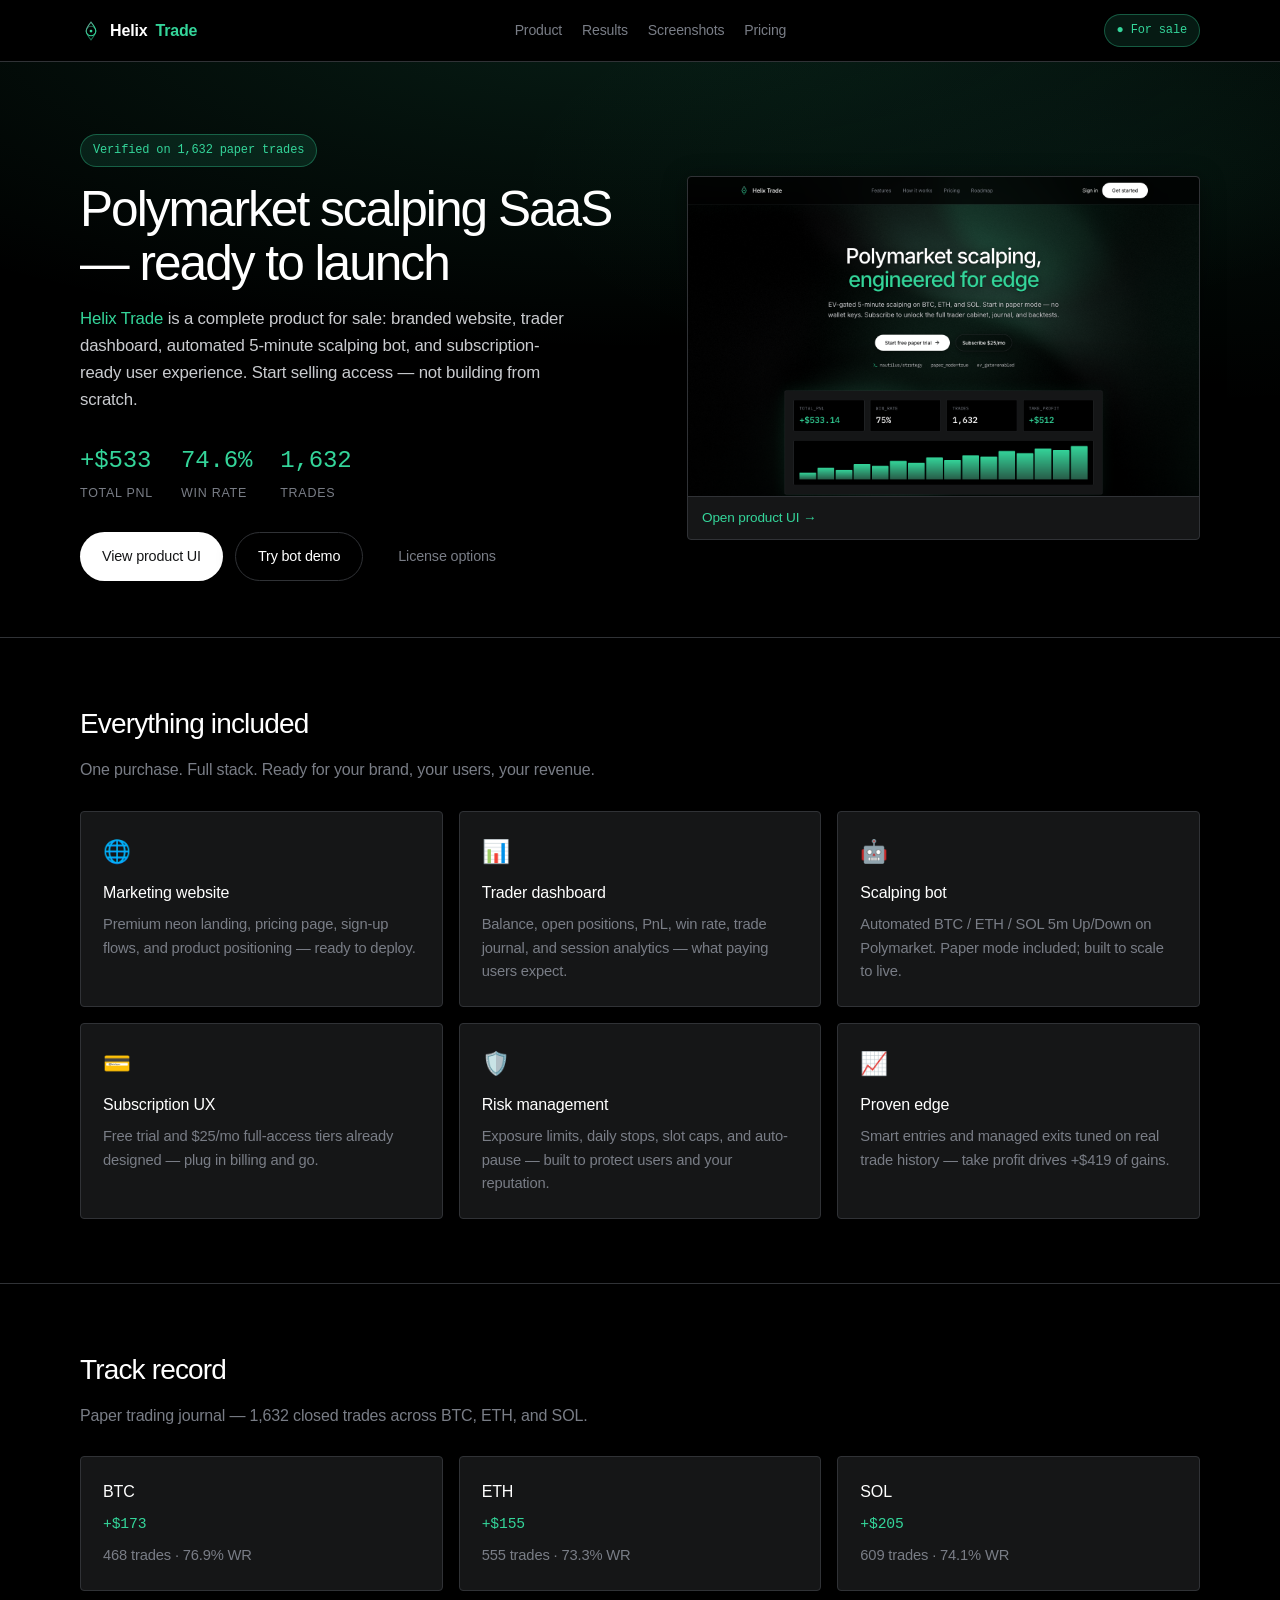
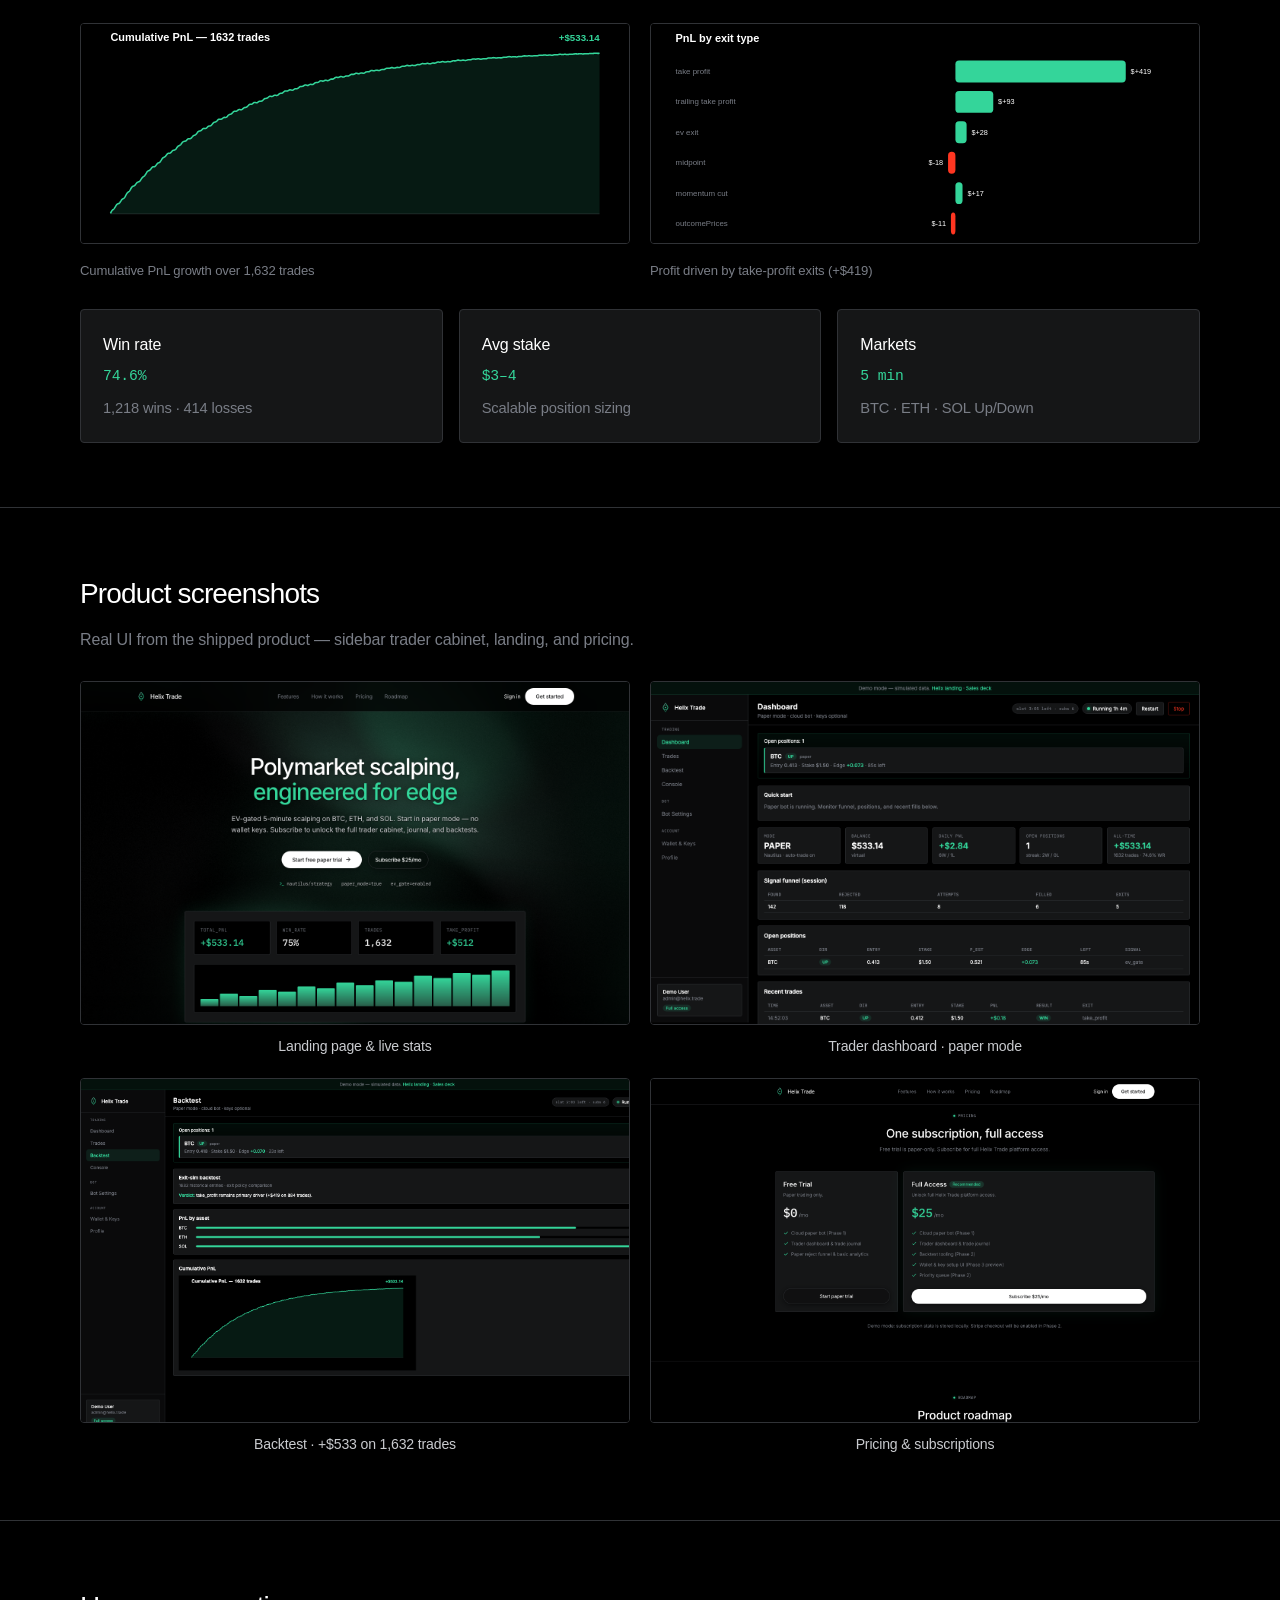
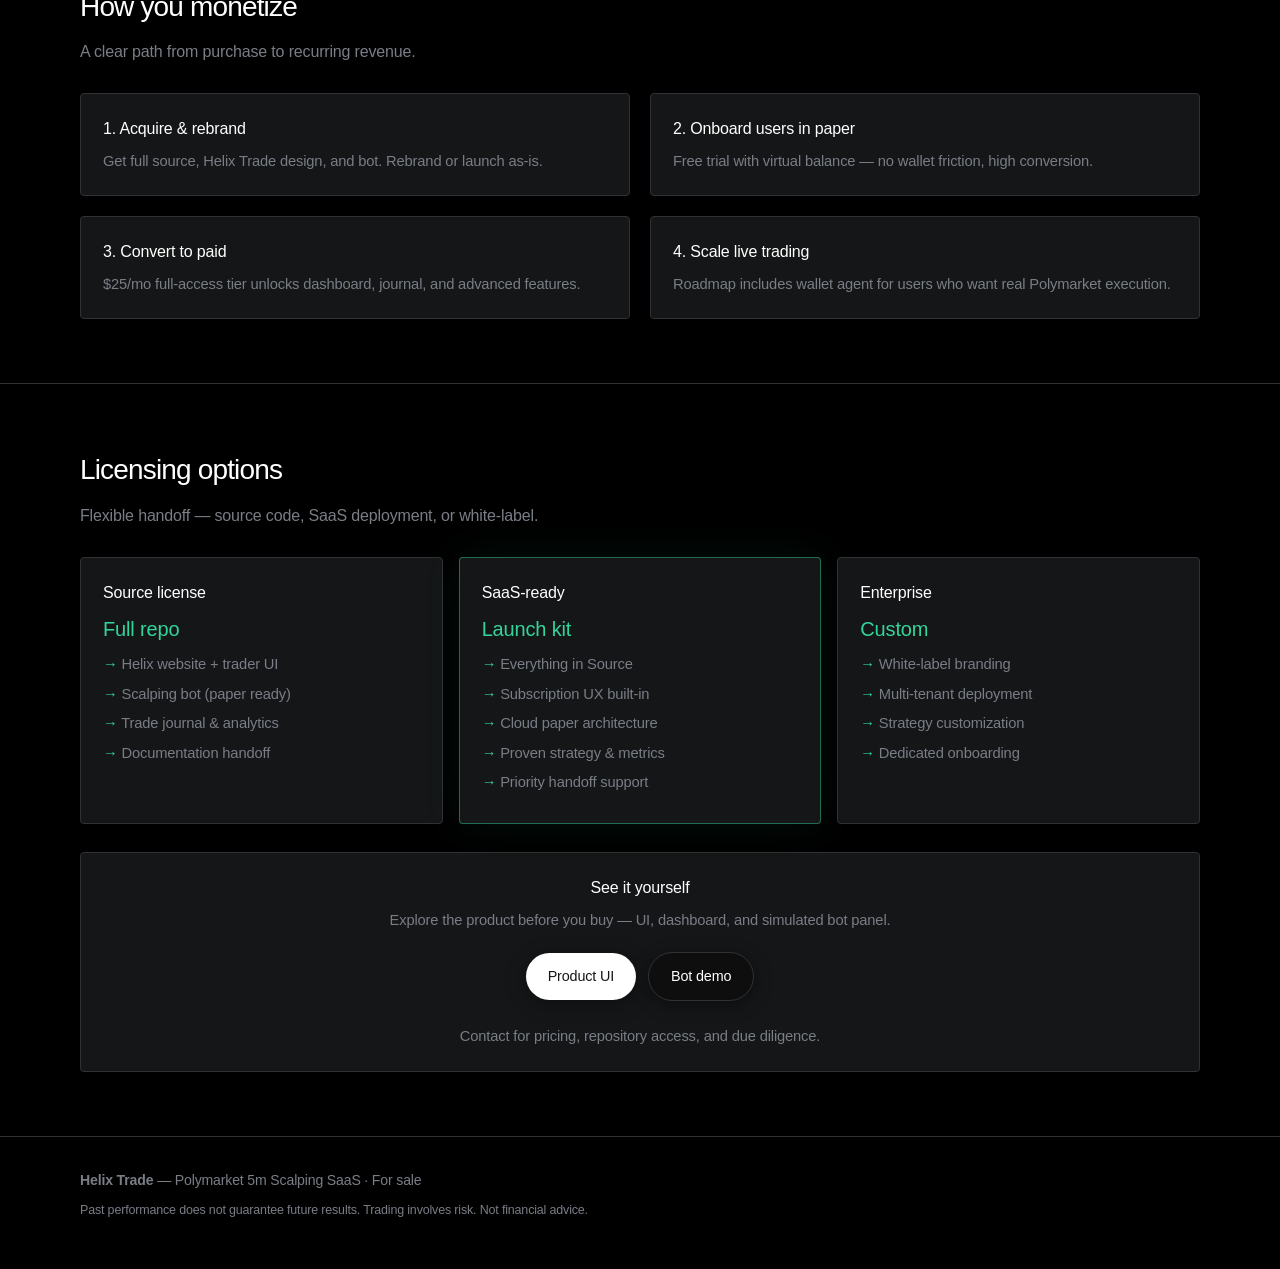
==== commit d22f092c: "Refresh demo UI, screenshots, and sales deck copy. Ship the sidebar trader cabinet demo, recapture p" ====
--- a/index.html
+++ b/index.html
@@ -127,7 +127,7 @@
   <section id="screenshots">
     <div class="container">
       <h2 class="section-title">Product screenshots</h2>
-      <p class="section-sub">Real UI from the shipped product — explore live demos anytime.</p>
+      <p class="section-sub">Real UI from the shipped product — sidebar trader cabinet, landing, and pricing.</p>
 
       <div class="shot-grid">
         <figure class="shot-card">
@@ -136,11 +136,11 @@
         </figure>
         <figure class="shot-card">
           <a href="demo/"><img src="assets/screenshots/02-dashboard.png" alt="Trader dashboard" loading="lazy" /></a>
-          <figcaption>Trader dashboard</figcaption>
+          <figcaption>Trader dashboard · paper mode</figcaption>
         </figure>
         <figure class="shot-card">
           <a href="demo/"><img src="assets/screenshots/03-backtest.png" alt="Backtest analytics" loading="lazy" /></a>
-          <figcaption>Backtest & performance</figcaption>
+          <figcaption>Backtest · +$533 on 1,632 trades</figcaption>
         </figure>
         <figure class="shot-card">
           <a href="helix/#pricing"><img src="assets/screenshots/04-pricing.png" alt="Pricing page" loading="lazy" /></a>
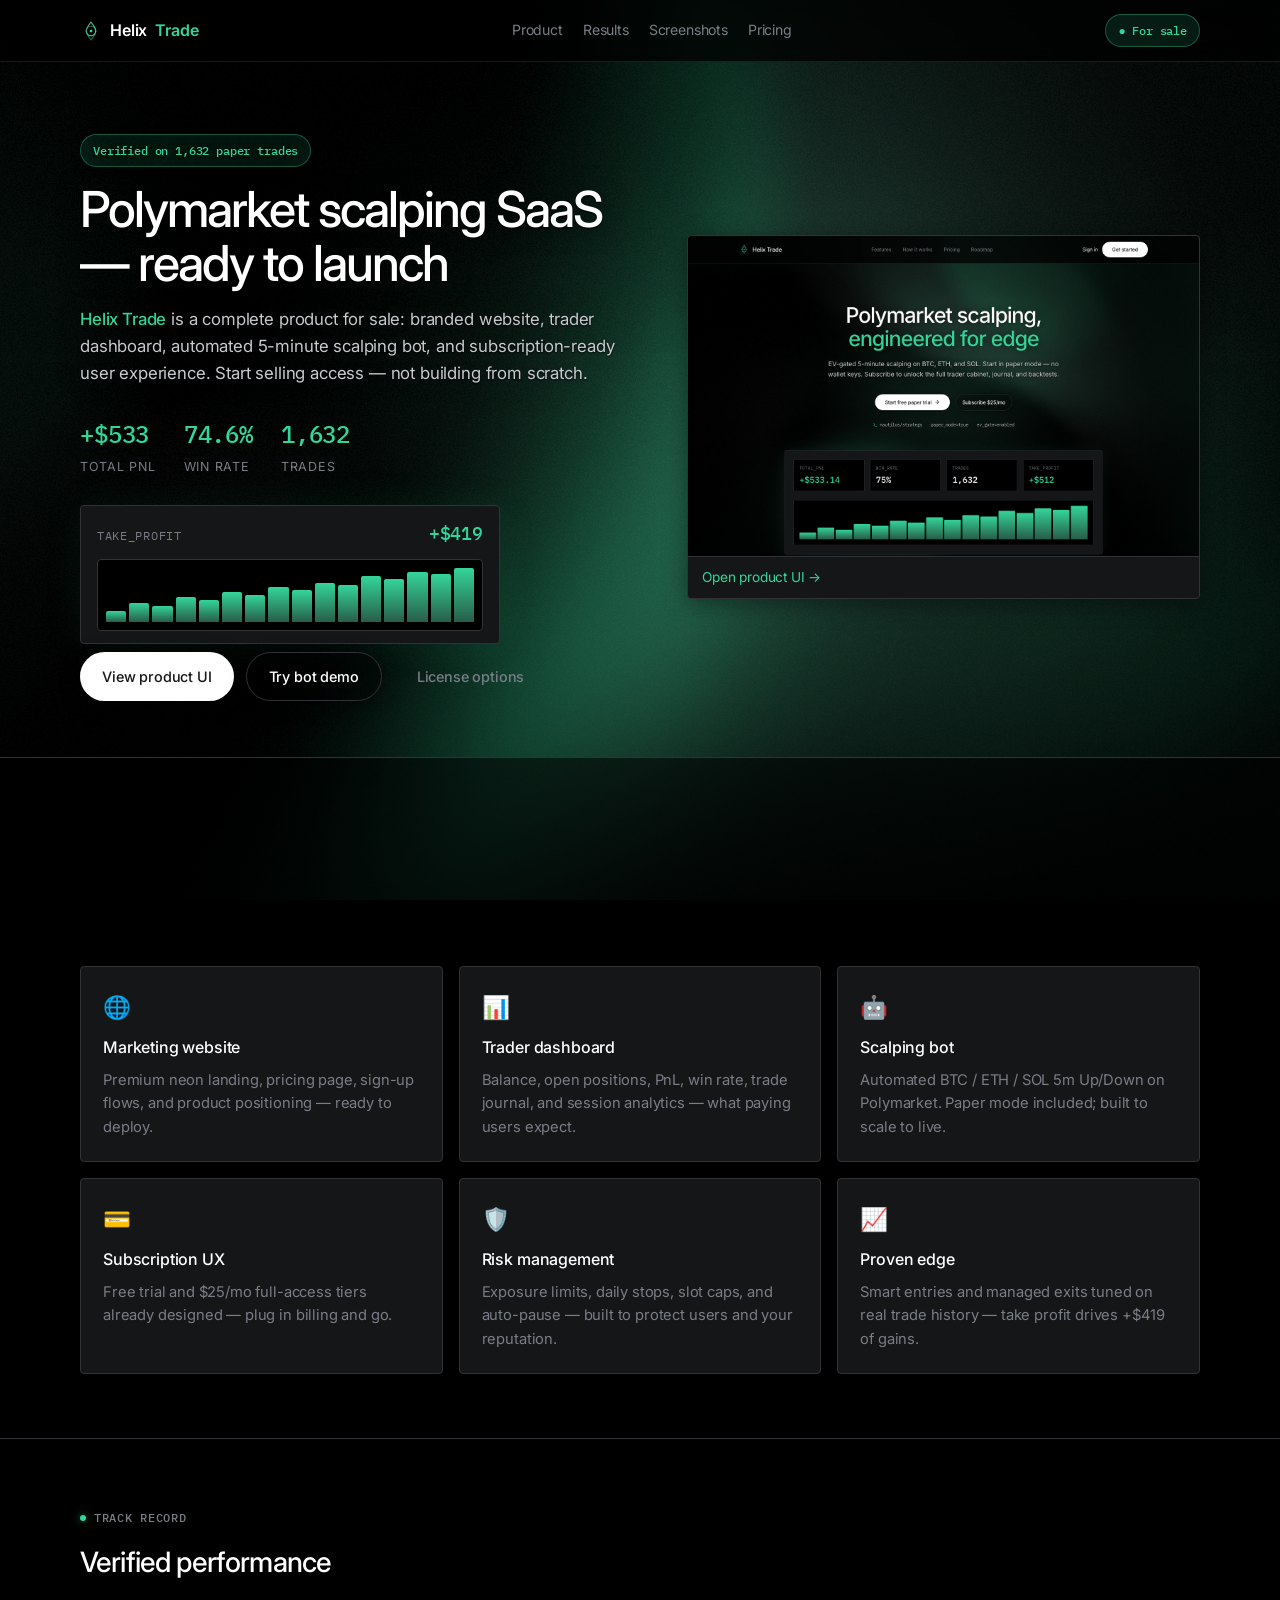
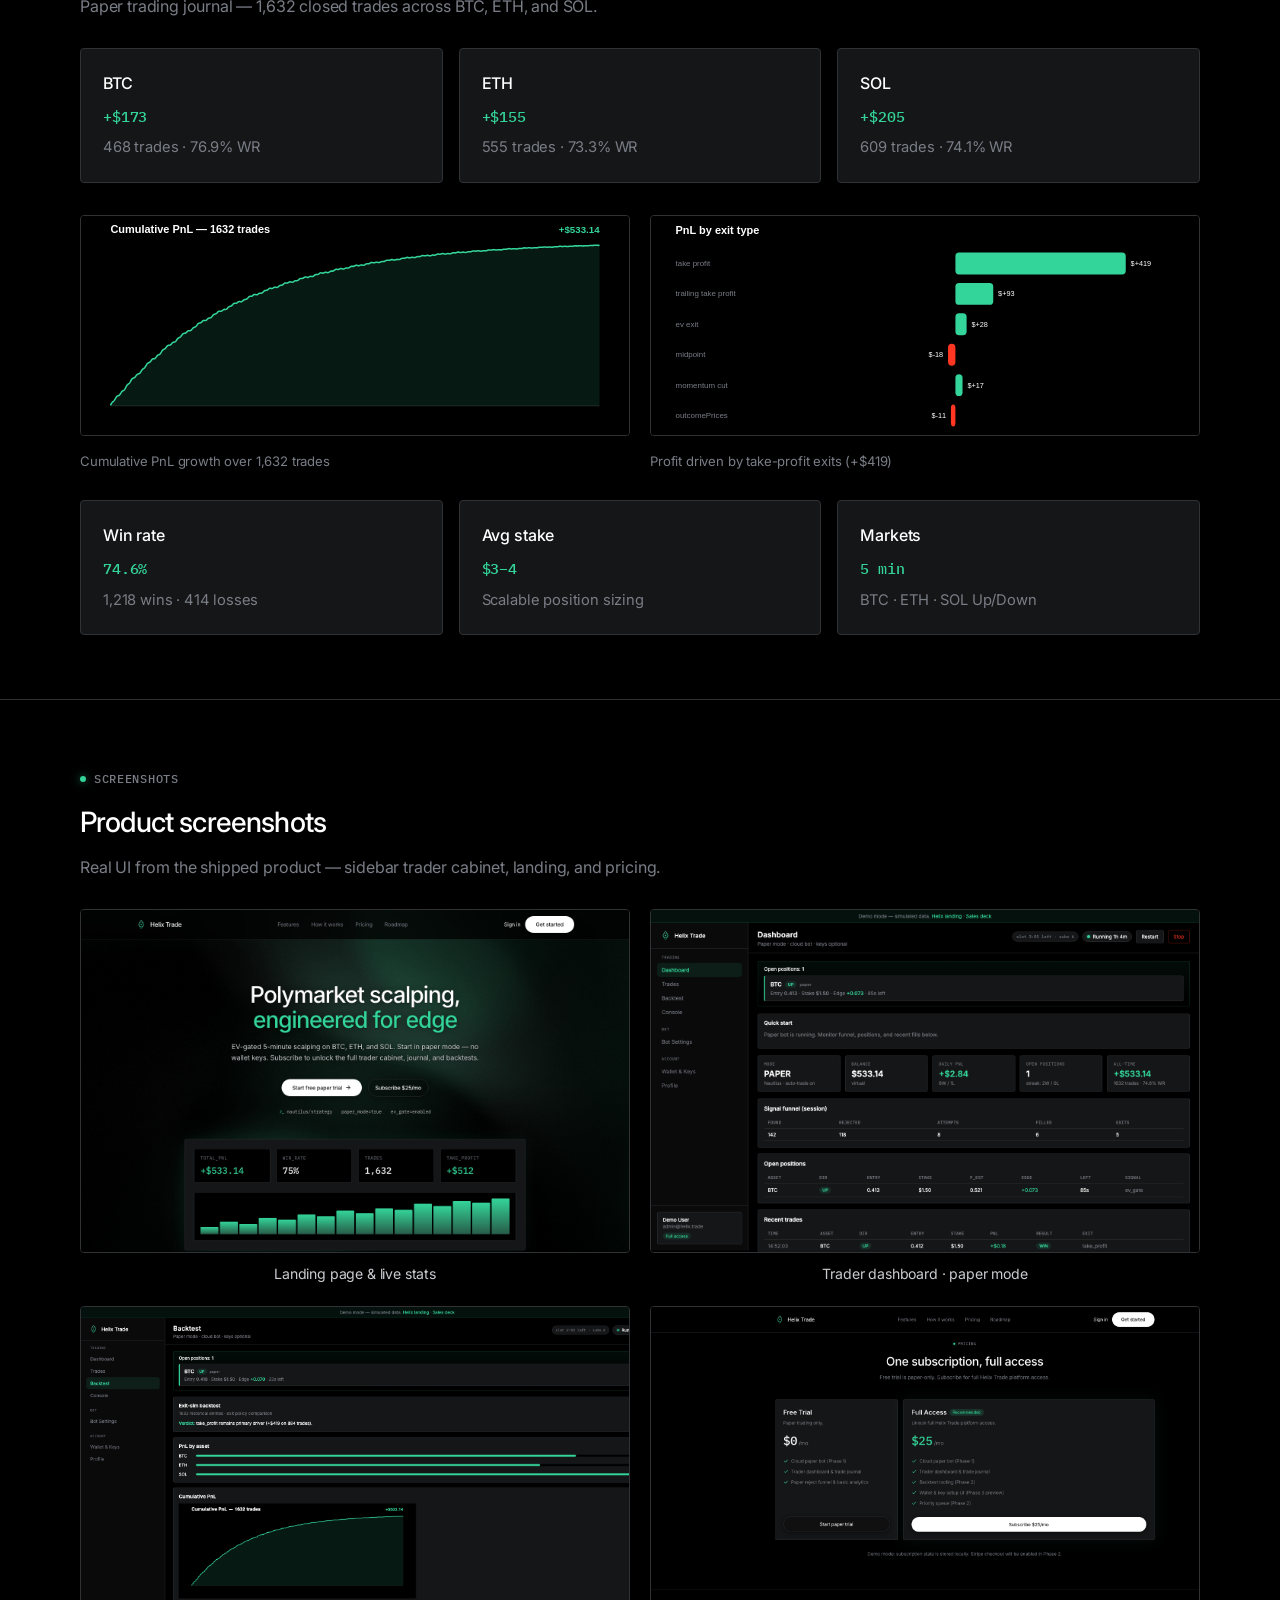
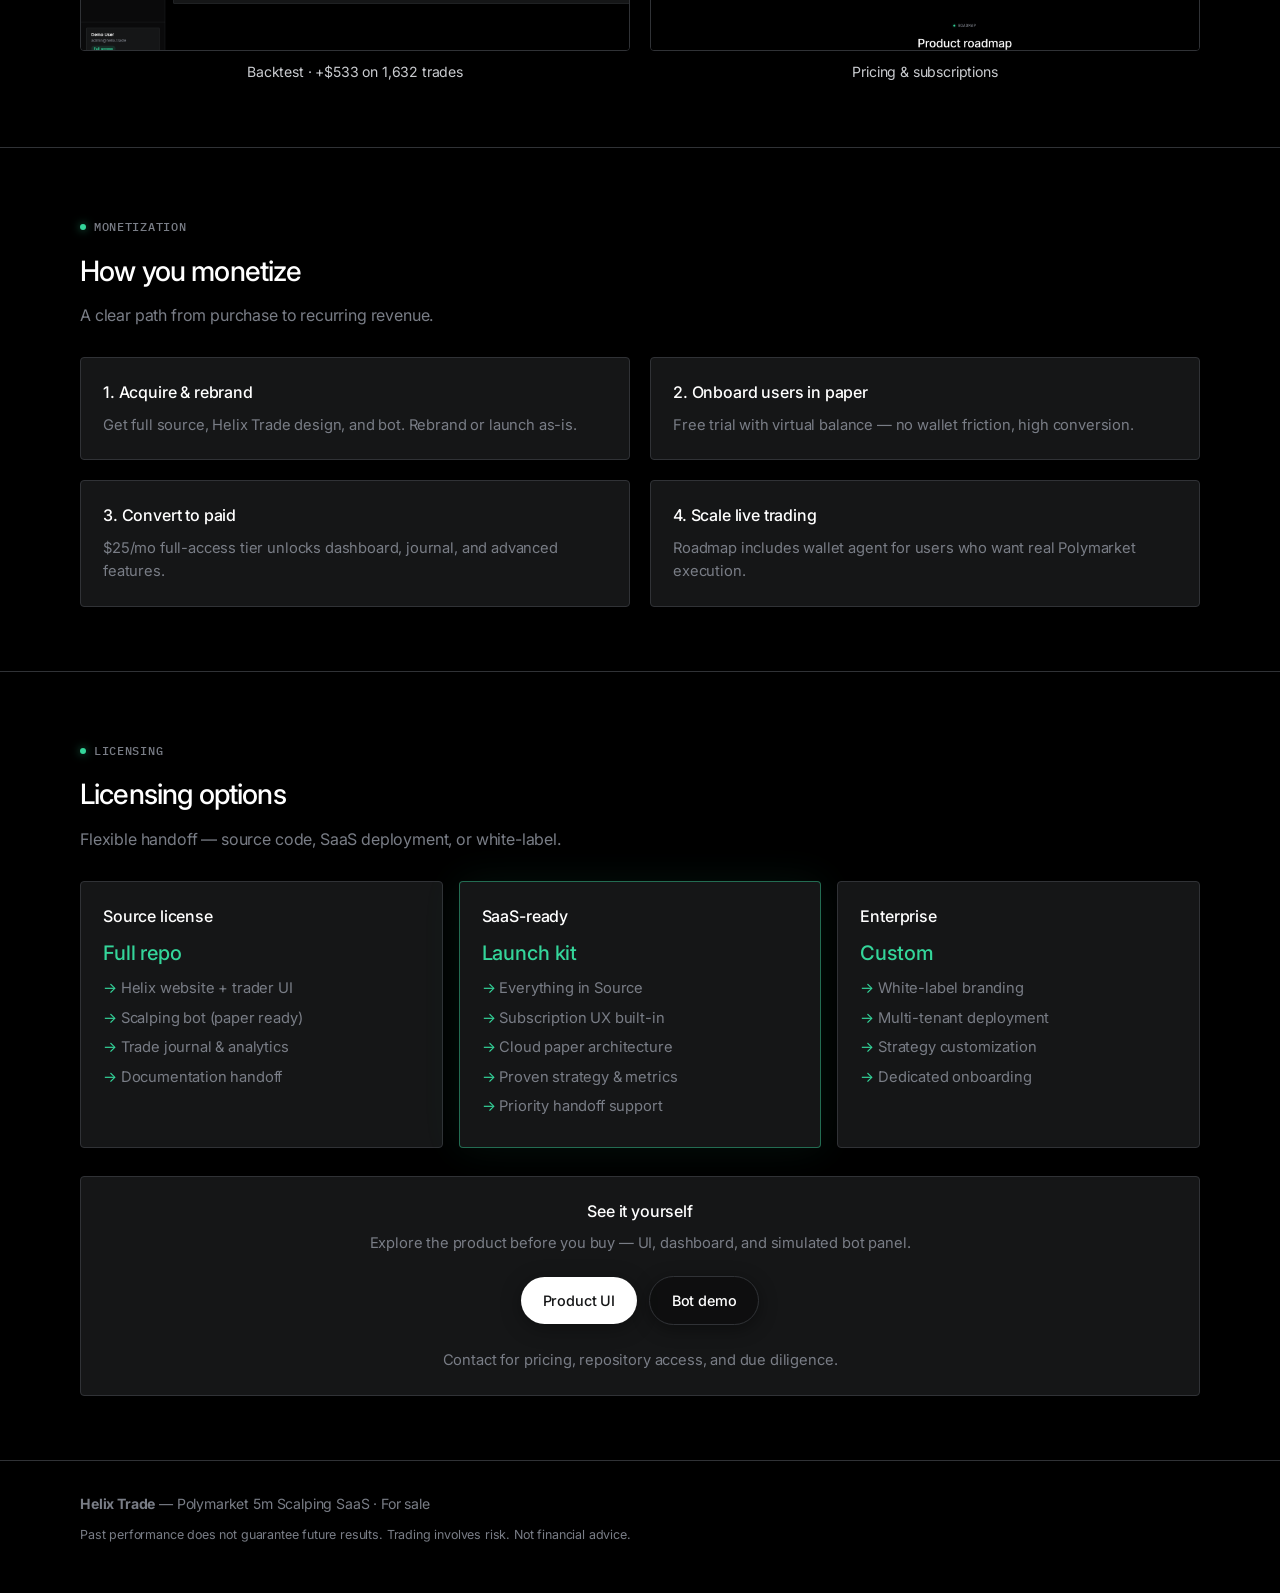
==== commit 6d56f3e6: "Mirror product UI motion on the sales deck. Add Velaris WebGL background, scroll reveals, count-up m" ====
--- a/index.html
+++ b/index.html
@@ -6,20 +6,26 @@
   <title>Helix Trade — Polymarket Scalping SaaS (For Sale)</title>
   <meta name="description" content="Buy Helix Trade: turnkey Polymarket 5m scalping SaaS. +$533 PnL, 74.6% win rate, 1,632 trades. Website, bot, dashboard, subscription UX included." />
   <link rel="icon" href="assets/helix.svg" type="image/svg+xml" />
+  <link rel="preconnect" href="https://fonts.googleapis.com" />
+  <link rel="preconnect" href="https://fonts.gstatic.com" crossorigin />
+  <link href="https://fonts.googleapis.com/css2?family=IBM+Plex+Mono:wght@400;500;600&family=Inter:wght@400;500;600&display=swap" rel="stylesheet" />
   <link rel="stylesheet" href="assets/css/style.css" />
 </head>
 <body>
-  <nav>
+  <div id="velaris-bg" class="velaris-bg" aria-hidden="true"></div>
+
+  <div class="deck-shell">
+  <nav id="deck-nav">
     <div class="container nav-inner">
       <a class="logo" href="./">
         <img src="assets/helix.svg" alt="" width="22" height="22" />
         Helix <span>Trade</span>
       </a>
       <div class="nav-links">
-        <a href="#product">Product</a>
-        <a href="#results">Results</a>
-        <a href="#screenshots">Screenshots</a>
-        <a href="#pricing">Pricing</a>
+        <a class="nav-link" href="#product">Product</a>
+        <a class="nav-link" href="#results">Results</a>
+        <a class="nav-link" href="#screenshots">Screenshots</a>
+        <a class="nav-link" href="#pricing">Pricing</a>
       </div>
       <span class="badge-profit">● For sale</span>
     </div>
@@ -28,26 +34,33 @@
   <header class="hero">
     <div class="container hero-grid">
       <div>
-        <span class="badge-profit">Verified on 1,632 paper trades</span>
-        <h1>Polymarket scalping SaaS — ready to launch</h1>
-        <p class="lead">
+        <span class="badge-profit hero-enter" style="--d:0">Verified on 1,632 paper trades</span>
+        <h1 class="hero-enter" style="--d:1">Polymarket scalping SaaS — ready to launch</h1>
+        <p class="lead hero-enter" style="--d:2">
           <strong>Helix Trade</strong> is a complete product for sale: branded website, trader dashboard,
           automated 5-minute scalping bot, and subscription-ready user experience.
           Start selling access — not building from scratch.
         </p>
-        <div class="hero-stats">
-          <div class="stat"><div class="val">+$533</div><div class="lbl">Total PnL</div></div>
-          <div class="stat"><div class="val">74.6%</div><div class="lbl">Win rate</div></div>
-          <div class="stat"><div class="val">1,632</div><div class="lbl">Trades</div></div>
-        </div>
-        <div class="cta-row">
+        <div class="hero-stats hero-enter" style="--d:3">
+          <div class="stat"><div class="val" data-count-up="533" data-prefix="+$" data-count-immediate="true">+$533</div><div class="lbl">Total PnL</div></div>
+          <div class="stat"><div class="val" data-count-up="74.6" data-suffix="%" data-decimals="1" data-count-immediate="true">74.6%</div><div class="lbl">Win rate</div></div>
+          <div class="stat"><div class="val" data-count-up="1632" data-count-immediate="true">1,632</div><div class="lbl">Trades</div></div>
+        </div>
+        <div class="hero-chart-panel hero-enter helix-glow" style="--d:4">
+          <div class="hero-chart-meta">
+            <span class="hero-chart-label">take_profit</span>
+            <span class="hero-chart-val" data-count-up="419" data-prefix="+$" data-count-immediate="true">+$419</span>
+          </div>
+          <div class="hero-chart-bars" aria-hidden="true"></div>
+        </div>
+        <div class="cta-row hero-enter" style="--d:5">
           <a class="btn btn-primary" href="helix/">View product UI</a>
           <a class="btn btn-secondary" href="demo/">Try bot demo</a>
           <a class="btn btn-ghost" href="#pricing">License options</a>
         </div>
       </div>
-      <div class="hero-preview">
-        <a class="preview-card shot-link" href="helix/">
+      <div class="hero-preview hero-enter" style="--d:3">
+        <a class="preview-card shot-link helix-glow" href="helix/">
           <img src="assets/screenshots/01-helix-landing.png" alt="Helix Trade landing page" />
           <span class="preview-cta">Open product UI →</span>
         </a>
@@ -57,35 +70,38 @@
 
   <section id="product">
     <div class="container">
-      <h2 class="section-title">Everything included</h2>
-      <p class="section-sub">One purchase. Full stack. Ready for your brand, your users, your revenue.</p>
-      <div class="grid-3">
-        <div class="card">
+      <div data-reveal>
+        <p class="tag-badge">Product</p>
+        <h2 class="section-title">Everything included</h2>
+        <p class="section-sub">One purchase. Full stack. Ready for your brand, your users, your revenue.</p>
+      </div>
+      <div class="grid-3" data-stagger>
+        <div class="card neon-card-interactive stagger-item">
           <div class="icon">🌐</div>
           <h3>Marketing website</h3>
           <p>Premium neon landing, pricing page, sign-up flows, and product positioning — ready to deploy.</p>
         </div>
-        <div class="card">
+        <div class="card neon-card-interactive stagger-item">
           <div class="icon">📊</div>
           <h3>Trader dashboard</h3>
           <p>Balance, open positions, PnL, win rate, trade journal, and session analytics — what paying users expect.</p>
         </div>
-        <div class="card">
+        <div class="card neon-card-interactive stagger-item">
           <div class="icon">🤖</div>
           <h3>Scalping bot</h3>
           <p>Automated BTC / ETH / SOL 5m Up/Down on Polymarket. Paper mode included; built to scale to live.</p>
         </div>
-        <div class="card">
+        <div class="card neon-card-interactive stagger-item">
           <div class="icon">💳</div>
           <h3>Subscription UX</h3>
           <p>Free trial and $25/mo full-access tiers already designed — plug in billing and go.</p>
         </div>
-        <div class="card">
+        <div class="card neon-card-interactive stagger-item">
           <div class="icon">🛡️</div>
           <h3>Risk management</h3>
           <p>Exposure limits, daily stops, slot caps, and auto-pause — built to protect users and your reputation.</p>
         </div>
-        <div class="card">
+        <div class="card neon-card-interactive stagger-item">
           <div class="icon">📈</div>
           <h3>Proven edge</h3>
           <p>Smart entries and managed exits tuned on real trade history — take profit drives +$419 of gains.</p>
@@ -96,53 +112,59 @@
 
   <section id="results">
     <div class="container">
-      <h2 class="section-title">Track record</h2>
-      <p class="section-sub">Paper trading journal — 1,632 closed trades across BTC, ETH, and SOL.</p>
-
-      <div class="grid-3" style="margin-bottom:32px">
-        <div class="card"><h3>BTC</h3><p class="metric-val">+$173</p><p>468 trades · 76.9% WR</p></div>
-        <div class="card"><h3>ETH</h3><p class="metric-val">+$155</p><p>555 trades · 73.3% WR</p></div>
-        <div class="card"><h3>SOL</h3><p class="metric-val">+$205</p><p>609 trades · 74.1% WR</p></div>
-      </div>
-
-      <div class="grid-2">
-        <div class="shot-block">
+      <div data-reveal>
+        <p class="tag-badge">Track record</p>
+        <h2 class="section-title">Verified performance</h2>
+        <p class="section-sub">Paper trading journal — 1,632 closed trades across BTC, ETH, and SOL.</p>
+      </div>
+
+      <div class="grid-3" data-stagger style="margin-bottom:32px">
+        <div class="card neon-card-interactive stagger-item"><h3>BTC</h3><p class="metric-val" data-count-up="173" data-prefix="+$">+$173</p><p>468 trades · 76.9% WR</p></div>
+        <div class="card neon-card-interactive stagger-item"><h3>ETH</h3><p class="metric-val" data-count-up="155" data-prefix="+$">+$155</p><p>555 trades · 73.3% WR</p></div>
+        <div class="card neon-card-interactive stagger-item"><h3>SOL</h3><p class="metric-val" data-count-up="205" data-prefix="+$">+$205</p><p>609 trades · 74.1% WR</p></div>
+      </div>
+
+      <div class="grid-2" data-stagger="0.12">
+        <div class="shot-block stagger-item">
           <object type="image/svg+xml" data="assets/screenshots/06-cumulative-pnl-real.svg"></object>
           <p class="shot-caption">Cumulative PnL growth over 1,632 trades</p>
         </div>
-        <div class="shot-block">
+        <div class="shot-block stagger-item">
           <object type="image/svg+xml" data="assets/screenshots/07-exit-pnl-real.svg"></object>
           <p class="shot-caption">Profit driven by take-profit exits (+$419)</p>
         </div>
       </div>
 
-      <div class="grid-3" style="margin-top:28px">
-        <div class="card"><h3>Win rate</h3><p class="metric-val">74.6%</p><p>1,218 wins · 414 losses</p></div>
-        <div class="card"><h3>Avg stake</h3><p class="metric-val">$3–4</p><p>Scalable position sizing</p></div>
-        <div class="card"><h3>Markets</h3><p class="metric-val">5 min</p><p>BTC · ETH · SOL Up/Down</p></div>
+      <div class="grid-3" data-stagger style="margin-top:28px">
+        <div class="card neon-card-interactive stagger-item"><h3>Win rate</h3><p class="metric-val" data-count-up="74.6" data-suffix="%" data-decimals="1">74.6%</p><p>1,218 wins · 414 losses</p></div>
+        <div class="card neon-card-interactive stagger-item"><h3>Avg stake</h3><p class="metric-val">$3–4</p><p>Scalable position sizing</p></div>
+        <div class="card neon-card-interactive stagger-item"><h3>Markets</h3><p class="metric-val">5 min</p><p>BTC · ETH · SOL Up/Down</p></div>
       </div>
     </div>
   </section>
 
   <section id="screenshots">
     <div class="container">
-      <h2 class="section-title">Product screenshots</h2>
-      <p class="section-sub">Real UI from the shipped product — sidebar trader cabinet, landing, and pricing.</p>
-
-      <div class="shot-grid">
-        <figure class="shot-card">
+      <div data-reveal>
+        <p class="tag-badge">Screenshots</p>
+        <h2 class="section-title">Product screenshots</h2>
+        <p class="section-sub">Real UI from the shipped product — sidebar trader cabinet, landing, and pricing.</p>
+      </div>
+
+      <div class="shot-grid" data-stagger="0.1">
+        <figure class="shot-card stagger-item neon-card-interactive">
           <a href="helix/"><img src="assets/screenshots/01-helix-landing.png" alt="Helix Trade landing" loading="lazy" /></a>
           <figcaption>Landing page & live stats</figcaption>
         </figure>
-        <figure class="shot-card">
+        <figure class="shot-card stagger-item neon-card-interactive">
           <a href="demo/"><img src="assets/screenshots/02-dashboard.png" alt="Trader dashboard" loading="lazy" /></a>
           <figcaption>Trader dashboard · paper mode</figcaption>
         </figure>
-        <figure class="shot-card">
+        <figure class="shot-card stagger-item neon-card-interactive">
           <a href="demo/"><img src="assets/screenshots/03-backtest.png" alt="Backtest analytics" loading="lazy" /></a>
           <figcaption>Backtest · +$533 on 1,632 trades</figcaption>
         </figure>
-        <figure class="shot-card">
+        <figure class="shot-card stagger-item neon-card-interactive">
           <a href="helix/#pricing"><img src="assets/screenshots/04-pricing.png" alt="Pricing page" loading="lazy" /></a>
           <figcaption>Pricing & subscriptions</figcaption>
         </figure>
@@ -152,22 +174,25 @@
 
   <section id="how">
     <div class="container">
-      <h2 class="section-title">How you monetize</h2>
-      <p class="section-sub">A clear path from purchase to recurring revenue.</p>
-      <div class="grid-2">
-        <div class="card">
+      <div data-reveal>
+        <p class="tag-badge">Monetization</p>
+        <h2 class="section-title">How you monetize</h2>
+        <p class="section-sub">A clear path from purchase to recurring revenue.</p>
+      </div>
+      <div class="grid-2" data-stagger>
+        <div class="card neon-card-interactive stagger-item">
           <h3>1. Acquire & rebrand</h3>
           <p>Get full source, Helix Trade design, and bot. Rebrand or launch as-is.</p>
         </div>
-        <div class="card">
+        <div class="card neon-card-interactive stagger-item">
           <h3>2. Onboard users in paper</h3>
           <p>Free trial with virtual balance — no wallet friction, high conversion.</p>
         </div>
-        <div class="card">
+        <div class="card neon-card-interactive stagger-item">
           <h3>3. Convert to paid</h3>
           <p>$25/mo full-access tier unlocks dashboard, journal, and advanced features.</p>
         </div>
-        <div class="card">
+        <div class="card neon-card-interactive stagger-item">
           <h3>4. Scale live trading</h3>
           <p>Roadmap includes wallet agent for users who want real Polymarket execution.</p>
         </div>
@@ -177,10 +202,13 @@
 
   <section id="pricing" class="pricing">
     <div class="container">
-      <h2 class="section-title">Licensing options</h2>
-      <p class="section-sub">Flexible handoff — source code, SaaS deployment, or white-label.</p>
-      <div class="grid-3">
-        <div class="card price-card">
+      <div data-reveal>
+        <p class="tag-badge">Licensing</p>
+        <h2 class="section-title">Licensing options</h2>
+        <p class="section-sub">Flexible handoff — source code, SaaS deployment, or white-label.</p>
+      </div>
+      <div class="grid-3" data-stagger="0.12">
+        <div class="card price-card neon-card-interactive stagger-item">
           <h3>Source license</h3>
           <div class="price">Full repo</div>
           <ul>
@@ -190,7 +218,7 @@
             <li>Documentation handoff</li>
           </ul>
         </div>
-        <div class="card price-card featured">
+        <div class="card price-card featured neon-card-interactive stagger-item">
           <h3>SaaS-ready</h3>
           <div class="price">Launch kit</div>
           <ul>
@@ -201,7 +229,7 @@
             <li>Priority handoff support</li>
           </ul>
         </div>
-        <div class="card price-card">
+        <div class="card price-card neon-card-interactive stagger-item">
           <h3>Enterprise</h3>
           <div class="price">Custom</div>
           <ul>
@@ -213,7 +241,7 @@
         </div>
       </div>
 
-      <div class="card cta-card">
+      <div class="card cta-card neon-card-interactive" data-reveal>
         <h3>See it yourself</h3>
         <p>Explore the product before you buy — UI, dashboard, and simulated bot panel.</p>
         <p style="margin-top:16px">
@@ -231,5 +259,9 @@
       <p class="disclaimer">Past performance does not guarantee future results. Trading involves risk. Not financial advice.</p>
     </div>
   </footer>
+  </div>
+
+  <script src="assets/js/velaris-bg.js"></script>
+  <script src="assets/js/deck.js"></script>
 </body>
 </html>
--- a/assets/css/style.css
+++ b/assets/css/style.css
@@ -24,12 +24,54 @@
   scroll-behavior: smooth;
 }
 
+@media (prefers-reduced-motion: reduce) {
+  html {
+    scroll-behavior: auto;
+  }
+
+  *,
+  *::before,
+  *::after {
+    animation-duration: 0.01ms !important;
+    animation-iteration-count: 1 !important;
+    transition-duration: 0.01ms !important;
+  }
+}
+
 body {
   font-family: Inter, -apple-system, BlinkMacSystemFont, "Segoe UI", Roboto, sans-serif;
   background: var(--bg);
   color: var(--text);
   line-height: 1.6;
   letter-spacing: -0.01em;
+  position: relative;
+}
+
+.velaris-bg {
+  position: fixed;
+  inset: 0;
+  z-index: 0;
+  pointer-events: none;
+  overflow: hidden;
+}
+
+.velaris-bg::after {
+  content: "";
+  position: absolute;
+  inset: 0;
+  background: linear-gradient(to bottom, rgba(0, 0, 0, 0.1), transparent 40%, rgba(0, 0, 0, 0.6));
+}
+
+.velaris-canvas {
+  position: absolute;
+  inset: 0;
+  width: 100%;
+  height: 100%;
+}
+
+.deck-shell {
+  position: relative;
+  z-index: 1;
 }
 
 a {
@@ -52,8 +94,16 @@
   top: 0;
   z-index: 50;
   backdrop-filter: blur(12px);
-  background: rgba(0, 0, 0, 0.85);
-  border-bottom: 1px solid var(--border);
+  background: rgba(0, 0, 0, 0.75);
+  border-bottom: 1px solid rgba(48, 50, 54, 0.5);
+  transition:
+    background-color 0.2s ease-out,
+    border-color 0.2s ease-out;
+}
+
+nav.nav-scrolled {
+  background: rgba(0, 0, 0, 0.92);
+  border-bottom-color: rgba(48, 50, 54, 0.9);
 }
 
 .nav-inner {
@@ -88,8 +138,28 @@
   color: var(--muted);
 }
 
-.nav-links a:hover {
+.nav-link {
+  position: relative;
+  transition: color 0.2s ease-out;
+}
+
+.nav-link::after {
+  content: "";
+  position: absolute;
+  left: 0;
+  bottom: -4px;
+  width: 0;
+  height: 1px;
+  background: var(--neon);
+  transition: width 0.25s ease-out;
+}
+
+.nav-link:hover {
   color: var(--text);
+}
+
+.nav-link:hover::after {
+  width: 100%;
 }
 
 .badge-profit {
@@ -109,9 +179,147 @@
 
 .hero {
   padding: 72px 0 56px;
-  background:
-    radial-gradient(ellipse 80% 60% at 50% -10%, rgba(52, 213, 154, 0.14), transparent),
-    radial-gradient(ellipse 50% 40% at 90% 20%, rgba(52, 213, 154, 0.06), transparent);
+  position: relative;
+  overflow: hidden;
+}
+
+.hero h1,
+.hero .lead,
+.hero .badge-profit {
+  text-shadow:
+    0 1px 2px rgba(0, 0, 0, 0.92),
+    0 0 24px rgba(0, 0, 0, 0.55);
+}
+
+.hero-enter {
+  opacity: 0;
+  transform: translateY(20px);
+  animation: hero-fade-up 0.35s cubic-bezier(0.22, 1, 0.36, 1) forwards;
+  animation-delay: calc(var(--d, 0) * 0.1s + 0.05s);
+}
+
+@keyframes hero-fade-up {
+  to {
+    opacity: 1;
+    transform: translateY(0);
+  }
+}
+
+.hero-chart-panel {
+  margin: 20px 0 8px;
+  max-width: 420px;
+  padding: 14px 16px 12px;
+  background: var(--bg2);
+  border: 1px solid var(--border);
+  border-radius: var(--radius);
+}
+
+.hero-chart-meta {
+  display: flex;
+  align-items: baseline;
+  justify-content: space-between;
+  margin-bottom: 10px;
+}
+
+.hero-chart-label {
+  font-family: "IBM Plex Mono", ui-monospace, monospace;
+  font-size: 0.72rem;
+  text-transform: uppercase;
+  letter-spacing: 0.06em;
+  color: var(--muted);
+}
+
+.hero-chart-val {
+  font-family: "IBM Plex Mono", ui-monospace, monospace;
+  font-size: 1.1rem;
+  font-weight: 500;
+  color: var(--neon);
+}
+
+.hero-chart-bars {
+  display: flex;
+  align-items: flex-end;
+  gap: 3px;
+  height: 72px;
+  padding: 8px;
+  background: #000;
+  border: 1px solid var(--border);
+  border-radius: var(--radius);
+}
+
+.hero-chart-bar {
+  flex: 1;
+  height: 0;
+  background: linear-gradient(to top, #285d49 0%, var(--neon) 100%);
+  border-radius: 2px 2px 0 0;
+  transform-origin: bottom;
+}
+
+.helix-glow {
+  box-shadow: 0 0 40px rgba(52, 213, 154, 0.08);
+}
+
+.tag-badge {
+  display: inline-flex;
+  align-items: center;
+  gap: 8px;
+  font-family: "IBM Plex Mono", ui-monospace, monospace;
+  font-size: 0.72rem;
+  font-weight: 500;
+  letter-spacing: 0.06em;
+  text-transform: uppercase;
+  color: var(--muted);
+  margin-bottom: 12px;
+}
+
+.tag-badge::before {
+  content: "";
+  width: 6px;
+  height: 6px;
+  border-radius: 50%;
+  background: var(--neon);
+  box-shadow: 0 0 8px rgba(52, 213, 154, 0.6);
+  animation: tag-pulse 2s ease-in-out infinite;
+}
+
+@keyframes tag-pulse {
+  0%,
+  100% {
+    opacity: 1;
+    box-shadow: 0 0 8px rgba(52, 213, 154, 0.6);
+  }
+  50% {
+    opacity: 0.65;
+    box-shadow: 0 0 14px rgba(52, 213, 154, 0.9);
+  }
+}
+
+[data-reveal] {
+  opacity: 0;
+  transform: translateY(24px);
+  transition:
+    opacity 0.35s cubic-bezier(0.22, 1, 0.36, 1),
+    transform 0.35s cubic-bezier(0.22, 1, 0.36, 1);
+}
+
+[data-reveal].is-visible {
+  opacity: 1;
+  transform: translateY(0);
+}
+
+.stagger-item {
+  opacity: 0;
+  transform: translateY(20px);
+  transition:
+    opacity 0.35s cubic-bezier(0.22, 1, 0.36, 1),
+    transform 0.35s cubic-bezier(0.22, 1, 0.36, 1),
+    border-color 0.2s ease-out,
+    box-shadow 0.2s ease-out;
+}
+
+.stagger-item.is-visible {
+  opacity: 1;
+  transform: translateY(0);
 }
 
 .hero-grid {
@@ -270,6 +478,7 @@
 section {
   padding: 64px 0;
   border-top: 1px solid var(--border);
+  background: rgba(0, 0, 0, 0.55);
 }
 
 .section-title {
@@ -303,6 +512,27 @@
   border: 1px solid var(--border);
   border-radius: var(--radius);
   padding: 22px;
+}
+
+.neon-card-interactive {
+  transition:
+    border-color 0.2s ease-out,
+    box-shadow 0.2s ease-out,
+    transform 0.2s ease-out;
+}
+
+.neon-card-interactive:hover {
+  border-color: rgba(52, 213, 154, 0.35);
+  box-shadow: 0 0 32px rgba(52, 213, 154, 0.08);
+  transform: scale(1.02);
+}
+
+.shot-card.neon-card-interactive:hover img {
+  transform: scale(1.01);
+}
+
+.shot-card img {
+  transition: transform 0.25s ease-out;
 }
 
 .card h3 {
@@ -419,6 +649,19 @@
   transform: translateY(-2px);
 }
 
+.preview-card.shot-link {
+  transition:
+    border-color 0.2s ease-out,
+    box-shadow 0.2s ease-out,
+    transform 0.2s ease-out;
+}
+
+.preview-card.shot-link:hover {
+  border-color: rgba(52, 213, 154, 0.35);
+  transform: translateY(-2px);
+  box-shadow: 0 0 40px rgba(52, 213, 154, 0.12);
+}
+
 .link-arrow {
   display: inline-block;
   margin-top: 12px;
@@ -490,6 +733,25 @@
 .disclaimer {
   margin-top: 10px;
   font-size: 0.78rem !important;
+}
+
+@media (prefers-reduced-motion: reduce) {
+  .hero-enter,
+  [data-reveal],
+  .stagger-item {
+    opacity: 1;
+    transform: none;
+    animation: none;
+    transition: none;
+  }
+
+  .tag-badge::before {
+    animation: none;
+  }
+
+  .neon-card-interactive:hover {
+    transform: none;
+  }
 }
 
 @media (max-width: 900px) {
